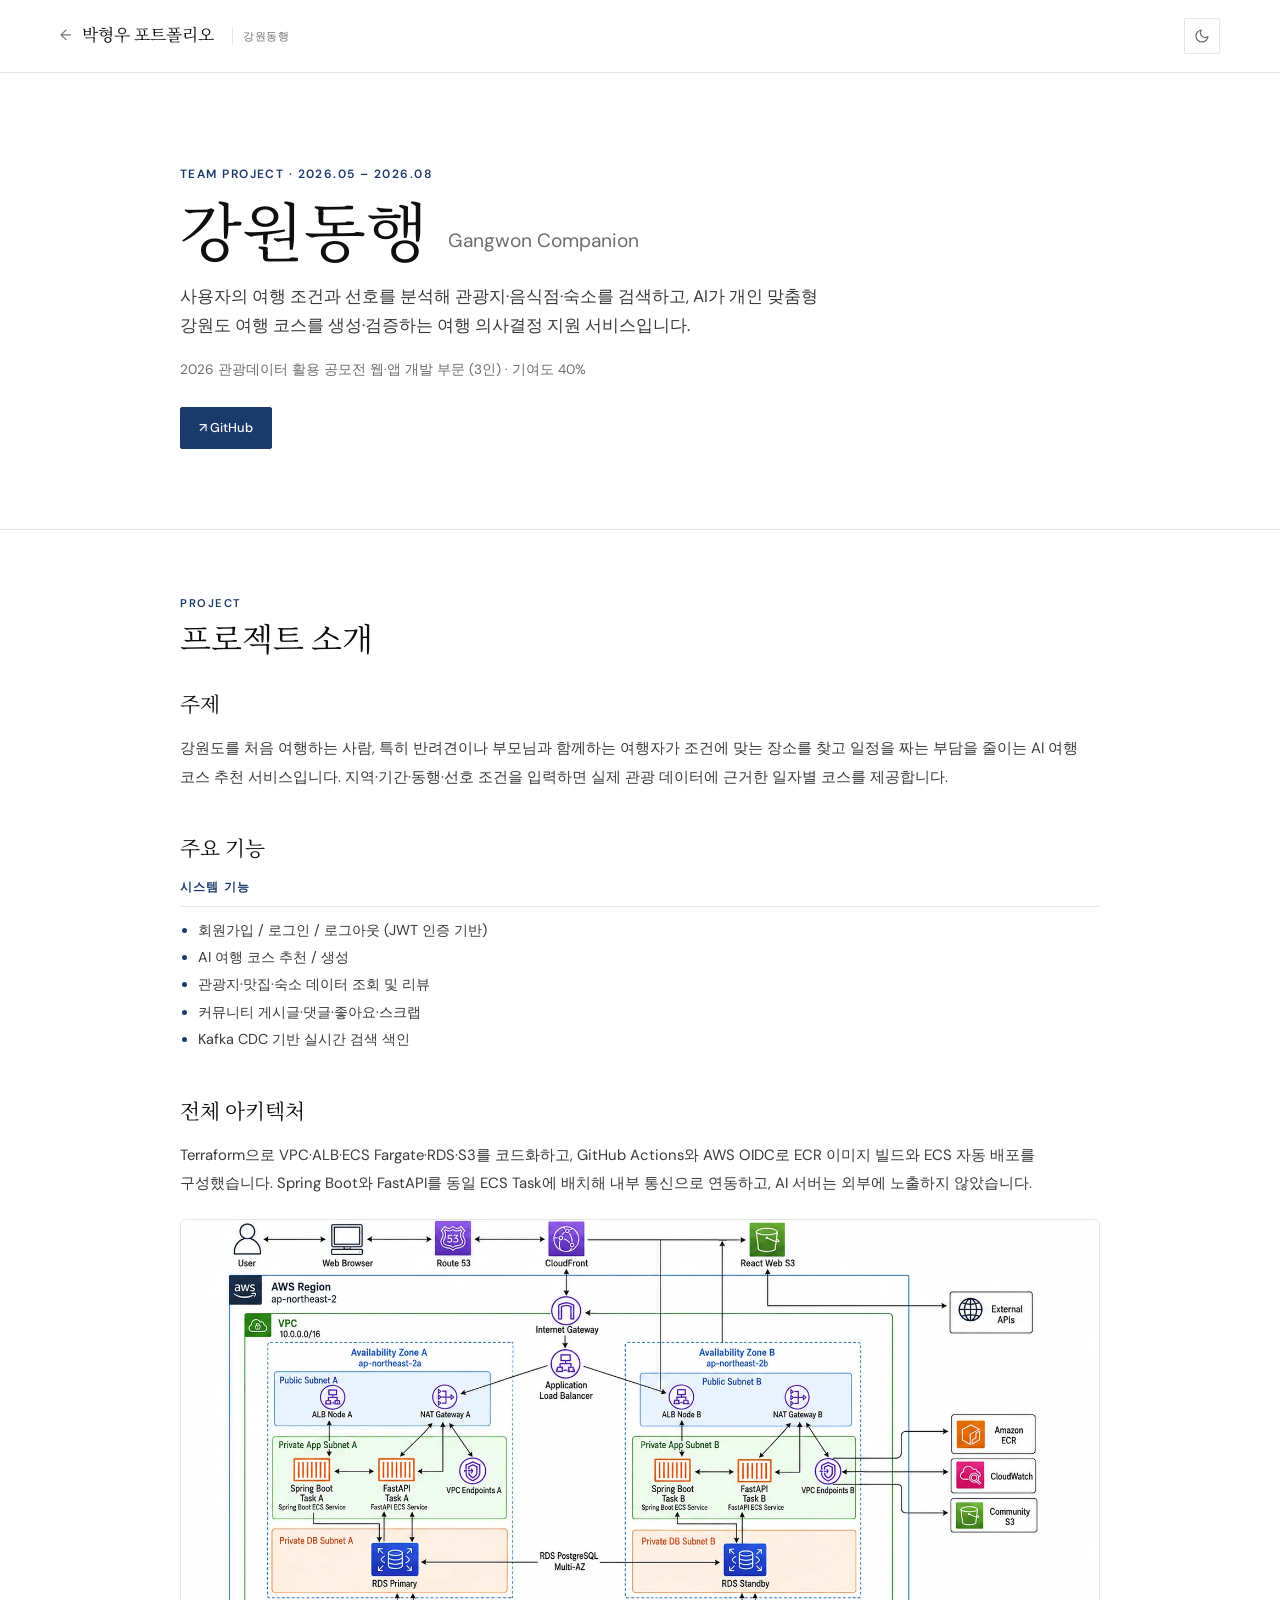
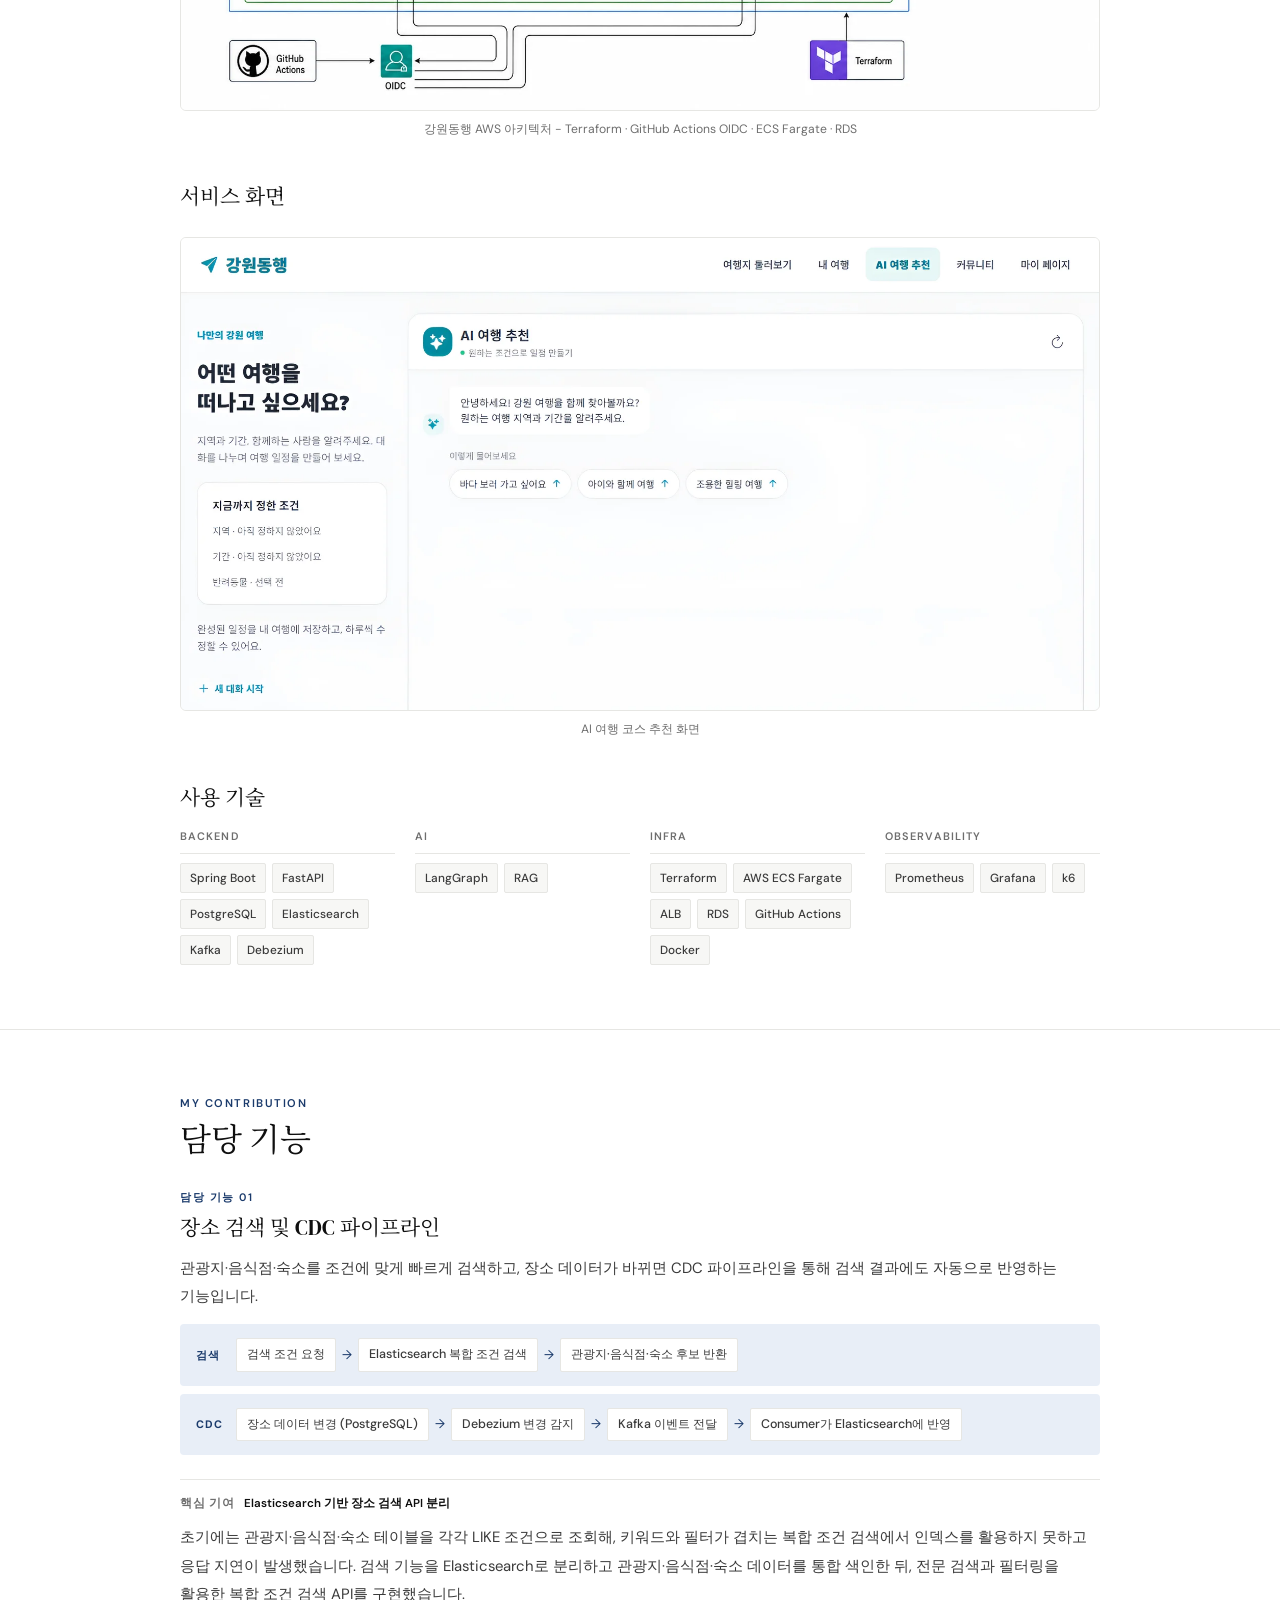
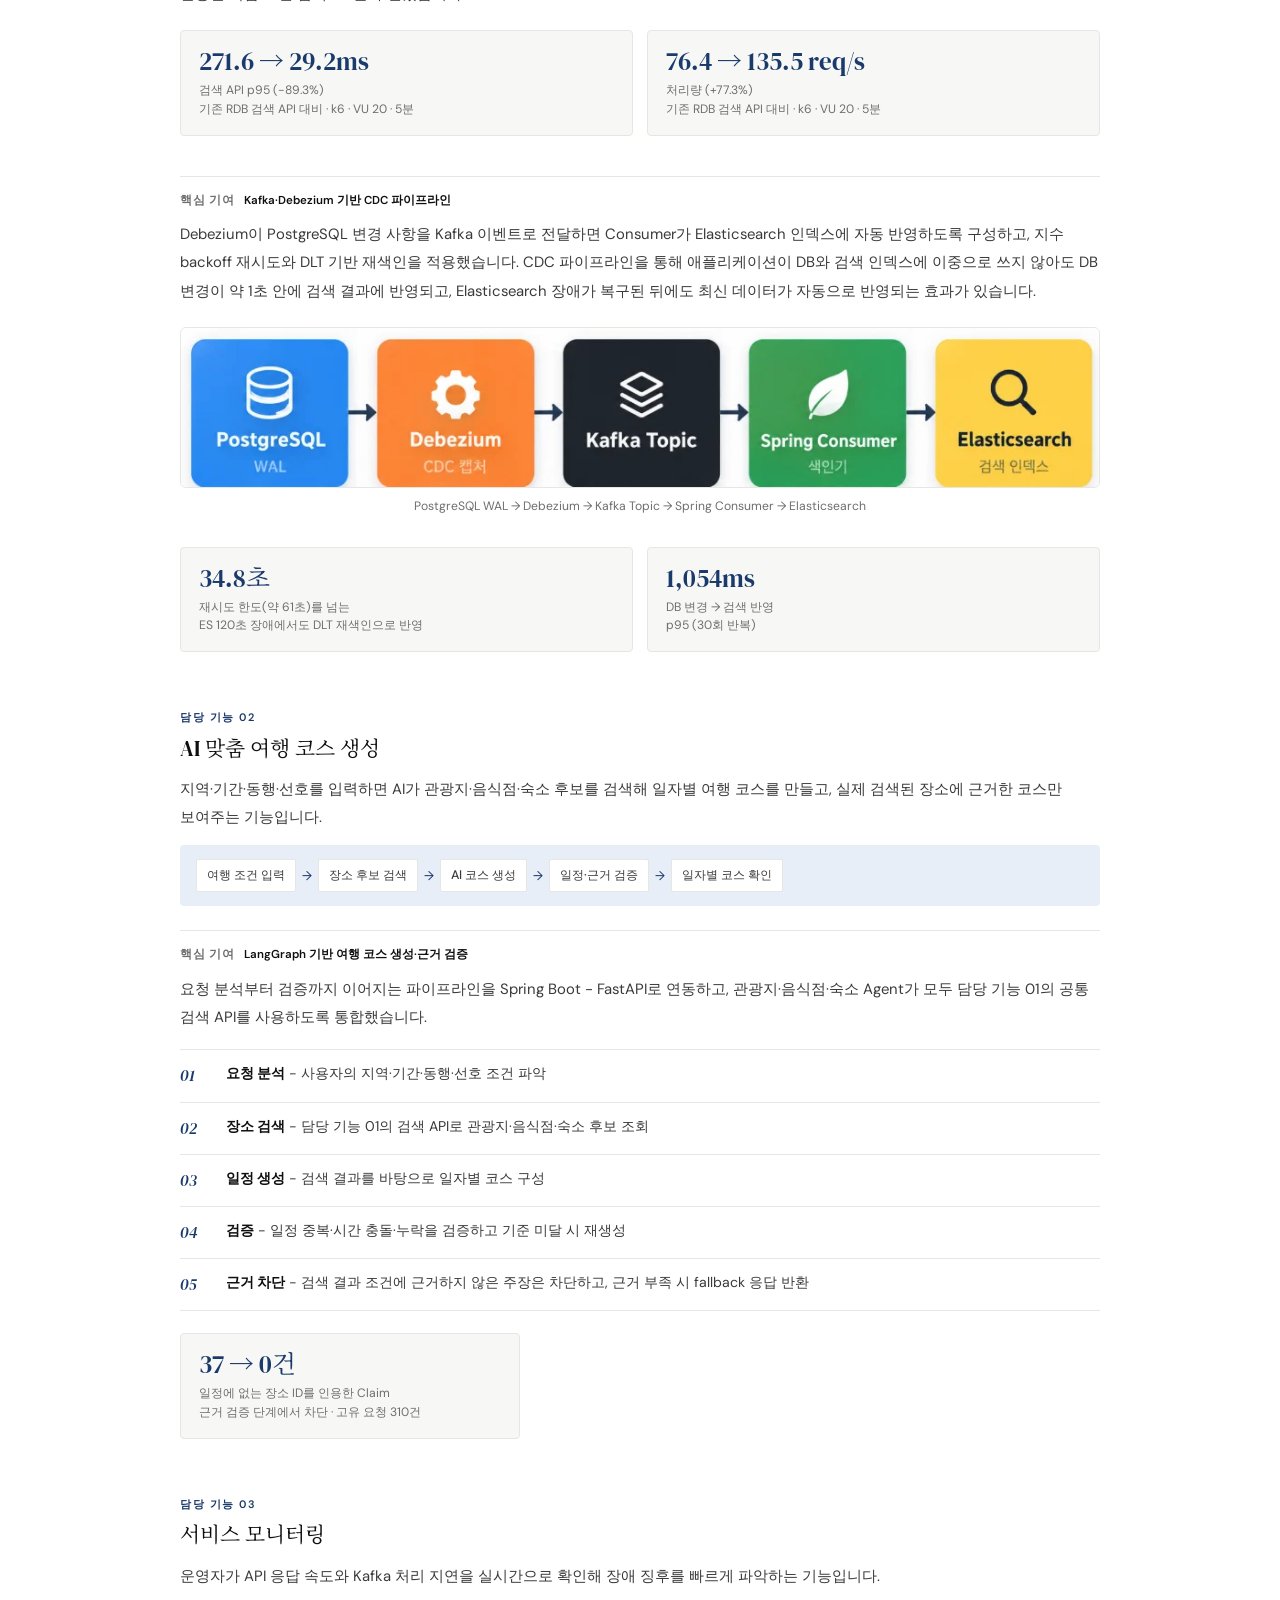
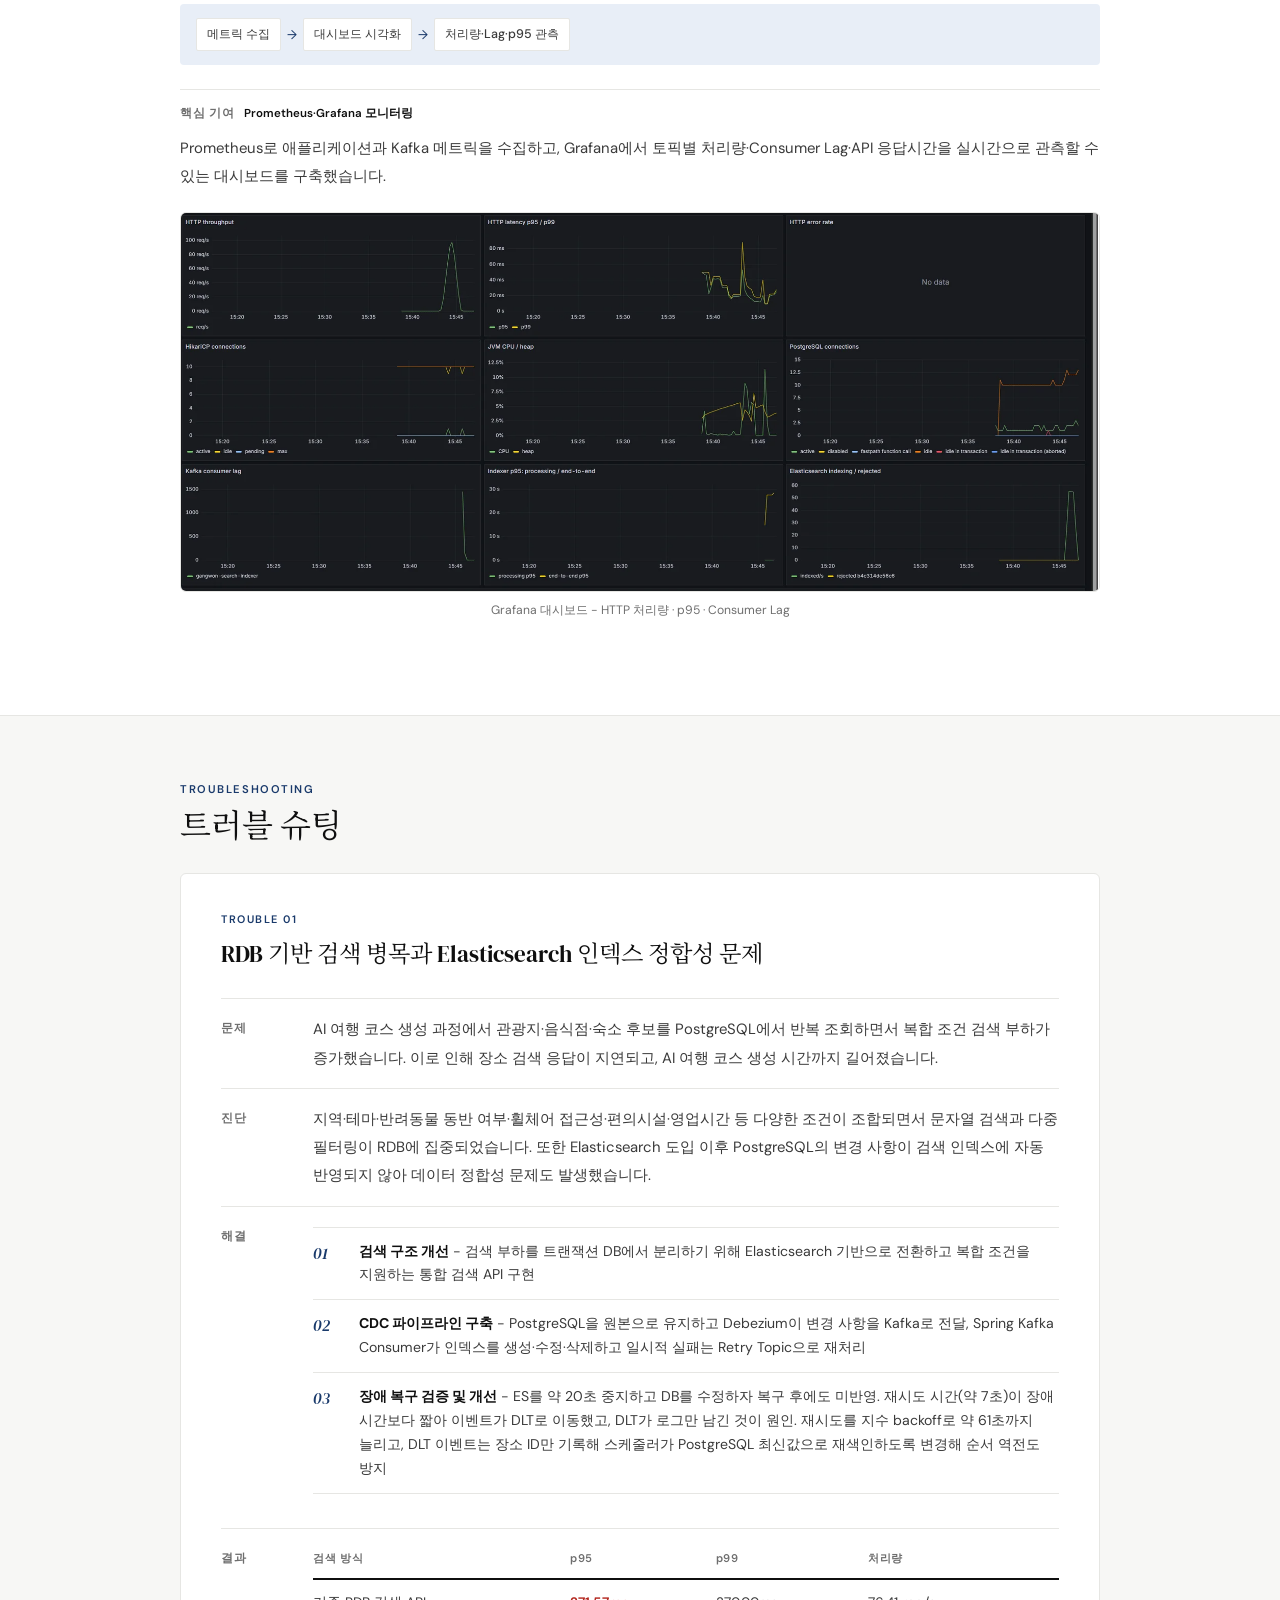
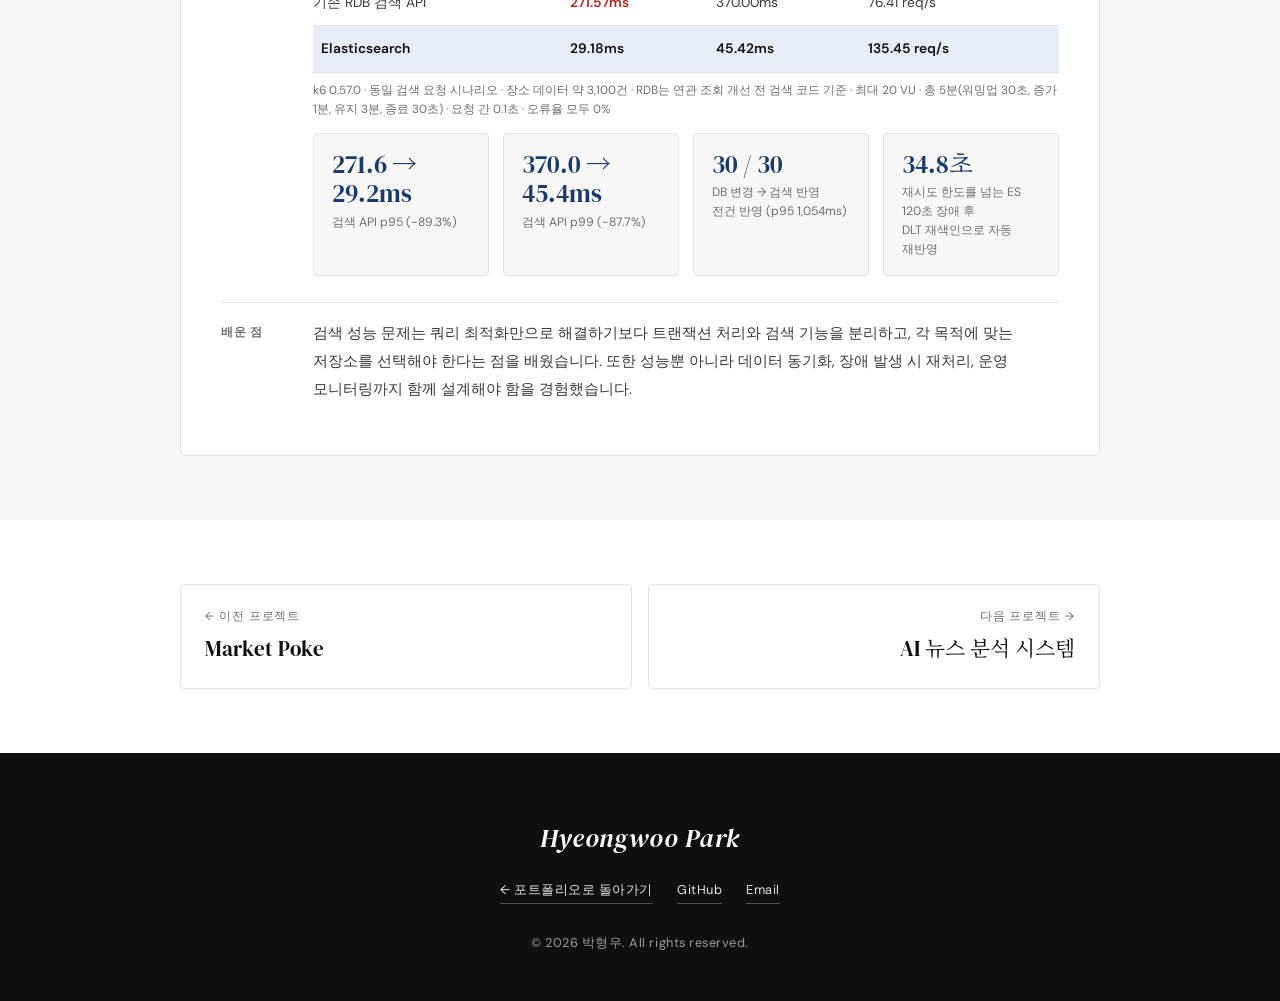
==== gangwon.html @ 4133d666 "feat: update portfoilo" ====
<!DOCTYPE html>
<html lang="ko">
<head>
  <meta charset="UTF-8">
  <meta name="viewport" content="width=device-width, initial-scale=1.0">
  <title>강원동행 | 박형우 포트폴리오</title>
  <meta name="description" content="사용자의 여행 조건과 선호를 분석해 관광지·음식점·숙소를 검색하고, AI가 개인 맞춤형 강원도 여행 코스를 생성·검증하는 여행 의사결정 지원 서비스입니다.">
  <meta property="og:type" content="website">
  <meta property="og:title" content="강원동행 | 박형우">
  <meta property="og:description" content="사용자의 여행 조건과 선호를 분석해 관광지·음식점·숙소를 검색하고, AI가 개인 맞춤형 강원도 여행 코스를 생성·검증하는 여행 의사결정 지원 서비스입니다.">
  <meta property="og:url" content="https://bakhyoungwoo.github.io/gangwon.html">
  <meta property="og:image" content="https://bakhyoungwoo.github.io/assets/og/gangwon.jpg">
  <script>
    document.documentElement.classList.add('js');
    try {
      var t = localStorage.getItem('theme');
      if (t === 'dark' || (!t && matchMedia('(prefers-color-scheme: dark)').matches)) document.documentElement.classList.add('dark');
    } catch (e) {}
  </script>
  <link rel="preconnect" href="https://fonts.googleapis.com">
  <link rel="preconnect" href="https://fonts.gstatic.com" crossorigin>
  <link href="https://fonts.googleapis.com/css2?family=DM+Serif+Display:ital@0;1&family=DM+Sans:opsz,wght@9..40,400;9..40,500;9..40,600&family=Noto+Serif+KR:wght@400;600&display=swap" rel="stylesheet">
  <link rel="stylesheet" href="css/style.css?v=8">
</head>
<body class="detail-page">

<nav>
  <a href="index.html#projects" class="nav-back">
    <span class="nav-back-arrow">←</span>
    <span class="nav-back-text">박형우 포트폴리오</span>
    <span class="nav-back-sub">강원동행</span>
  </a>
  <button class="icon-btn" id="themeToggle" aria-label="다크 모드 전환">
    <svg class="icon-moon" viewBox="0 0 24 24" fill="none" stroke="currentColor" stroke-width="1.8" stroke-linecap="round" stroke-linejoin="round"><path d="M21 12.8A9 9 0 1 1 11.2 3a7 7 0 0 0 9.8 9.8z"/></svg>
    <svg class="icon-sun" viewBox="0 0 24 24" fill="none" stroke="currentColor" stroke-width="1.8" stroke-linecap="round"><circle cx="12" cy="12" r="4"/><path d="M12 2v2M12 20v2M4.9 4.9l1.4 1.4M17.7 17.7l1.4 1.4M2 12h2M20 12h2M4.9 19.1l1.4-1.4M17.7 6.3l1.4-1.4"/></svg>
  </button>
</nav>

<main>
<header id="hero" class="page-section detail-section d-hero">
  <div class="d-eyebrow">Team Project · 2026.05 – 2026.08</div>
  <h1 class="d-title">강원동행 <small>Gangwon Companion</small></h1>
  <p class="d-sub">사용자의 여행 조건과 선호를 분석해 관광지·음식점·숙소를 검색하고, AI가 개인 맞춤형 강원도 여행 코스를 생성·검증하는 여행 의사결정 지원 서비스입니다.</p>
  <p class="d-meta">2026 관광데이터 활용 공모전 웹·앱 개발 부문 (3인) · 기여도 40%</p>
  <div class="d-actions"><a href="https://github.com/Gangwon-Companion" class="primary" target="_blank" rel="noopener">↗ GitHub</a></div>
</header>

<section id="intro" class="">
  <div class="page-section detail-section">
    <div class="section-label">Project</div>
    <h2 class="d-section-title">프로젝트 소개</h2>
    <h3 class="subhead">주제</h3>
    <p class="body-text">강원도를 처음 여행하는 사람, 특히 반려견이나 부모님과 함께하는 여행자가 조건에 맞는 장소를 찾고 일정을 짜는 부담을 줄이는 AI 여행 코스 추천 서비스입니다. 지역·기간·동행·선호 조건을 입력하면 실제 관광 데이터에 근거한 일자별 코스를 제공합니다.</p>
    <h3 class="subhead">주요 기능</h3>
    <div class="feats"><div class="feat-col"><h4>시스템 기능</h4><ul><li>회원가입 / 로그인 / 로그아웃 (JWT 인증 기반)</li><li>AI 여행 코스 추천 / 생성</li><li>관광지·맛집·숙소 데이터 조회 및 리뷰</li><li>커뮤니티 게시글·댓글·좋아요·스크랩</li><li>Kafka CDC 기반 실시간 검색 색인</li></ul></div></div>
    <h3 class="subhead">전체 아키텍처</h3>
    <p class="body-text">Terraform으로 VPC·ALB·ECS Fargate·RDS·S3를 코드화하고, GitHub Actions와 AWS OIDC로 ECR 이미지 빌드와 ECS 자동 배포를 구성했습니다. Spring Boot와 FastAPI를 동일 ECS Task에 배치해 내부 통신으로 연동하고, AI 서버는 외부에 노출하지 않았습니다.</p>
    <figure class="figure">
      <a href="assets/projects/gangwon-arch.webp" target="_blank" rel="noopener"><img src="assets/projects/gangwon-arch.webp" alt="강원동행 AWS 아키텍처 - Terraform · GitHub Actions OIDC · ECS Fargate · RDS"></a>
      <figcaption class="figure-caption">강원동행 AWS 아키텍처 - Terraform · GitHub Actions OIDC · ECS Fargate · RDS</figcaption>
    </figure>
    <h3 class="subhead">서비스 화면</h3>
    <figure class="figure">
      <a href="assets/projects/gangwon-screen.webp" target="_blank" rel="noopener"><img src="assets/projects/gangwon-screen.webp" alt="AI 여행 코스 추천 화면"></a>
      <figcaption class="figure-caption">AI 여행 코스 추천 화면</figcaption>
    </figure>
    <h3 class="subhead">사용 기술</h3>
    <div class="tech-grid"><div class="tech-group"><h4>Backend</h4><div class="tech-tags"><span class="tech-tag">Spring Boot</span><span class="tech-tag">FastAPI</span><span class="tech-tag">PostgreSQL</span><span class="tech-tag">Elasticsearch</span><span class="tech-tag">Kafka</span><span class="tech-tag">Debezium</span></div></div><div class="tech-group"><h4>AI</h4><div class="tech-tags"><span class="tech-tag">LangGraph</span><span class="tech-tag">RAG</span></div></div><div class="tech-group"><h4>Infra</h4><div class="tech-tags"><span class="tech-tag">Terraform</span><span class="tech-tag">AWS ECS Fargate</span><span class="tech-tag">ALB</span><span class="tech-tag">RDS</span><span class="tech-tag">GitHub Actions</span><span class="tech-tag">Docker</span></div></div><div class="tech-group"><h4>Observability</h4><div class="tech-tags"><span class="tech-tag">Prometheus</span><span class="tech-tag">Grafana</span><span class="tech-tag">k6</span></div></div></div>
  </div>
</section>

<section id="contribution" class="">
  <div class="page-section detail-section">
    <div class="section-label">My Contribution</div>
    <h2 class="d-section-title">담당 기능</h2>
    <div class="role-head">
      <div class="role-num">담당 기능 01</div>
      <h3 class="subhead">장소 검색 및 CDC 파이프라인</h3>
      <p class="role-desc">관광지·음식점·숙소를 조건에 맞게 빠르게 검색하고, 장소 데이터가 바뀌면 CDC 파이프라인을 통해 검색 결과에도 자동으로 반영하는 기능입니다.</p>
      <div class="svc-flow"><em class="k">검색</em><span>검색 조건 요청</span><b class="arr">→</b><span>Elasticsearch 복합 조건 검색</span><b class="arr">→</b><span>관광지·음식점·숙소 후보 반환</span></div>
      <div class="svc-flow"><em class="k">CDC</em><span>장소 데이터 변경 (PostgreSQL)</span><b class="arr">→</b><span>Debezium 변경 감지</span><b class="arr">→</b><span>Kafka 이벤트 전달</span><b class="arr">→</b><span>Consumer가 Elasticsearch에 반영</span></div>
    </div>
    <div class="contrib-label">핵심 기여<span>Elasticsearch 기반 장소 검색 API 분리</span></div>
    <p class="body-text">초기에는 관광지·음식점·숙소 테이블을 각각 LIKE 조건으로 조회해, 키워드와 필터가 겹치는 복합 조건 검색에서 인덱스를 활용하지 못하고 응답 지연이 발생했습니다. 검색 기능을 Elasticsearch로 분리하고 관광지·음식점·숙소 데이터를 통합 색인한 뒤, 전문 검색과 필터링을 활용한 복합 조건 검색 API를 구현했습니다.</p>
    <div class="stat-row"><div class="stat-box"><div class="stat-num">271.6 → 29.2ms</div><div class="stat-label">검색 API p95 (-89.3%)<br>기존 RDB 검색 API 대비 · k6 · VU 20 · 5분</div></div><div class="stat-box"><div class="stat-num">76.4 → 135.5 req/s</div><div class="stat-label">처리량 (+77.3%)<br>기존 RDB 검색 API 대비 · k6 · VU 20 · 5분</div></div></div>
    <div class="contrib-label sub">핵심 기여<span>Kafka·Debezium 기반 CDC 파이프라인</span></div>
    <p class="body-text">Debezium이 PostgreSQL 변경 사항을 Kafka 이벤트로 전달하면 Consumer가 Elasticsearch 인덱스에 자동 반영하도록 구성하고, 지수 backoff 재시도와 DLT 기반 재색인을 적용했습니다. CDC 파이프라인을 통해 애플리케이션이 DB와 검색 인덱스에 이중으로 쓰지 않아도 DB 변경이 약 1초 안에 검색 결과에 반영되고, Elasticsearch 장애가 복구된 뒤에도 최신 데이터가 자동으로 반영되는 효과가 있습니다.</p>
    <figure class="figure">
      <a href="assets/projects/gangwon-cdc.webp" target="_blank" rel="noopener"><img src="assets/projects/gangwon-cdc.webp" alt="PostgreSQL WAL → Debezium → Kafka Topic → Spring Consumer → Elasticsearch"></a>
      <figcaption class="figure-caption">PostgreSQL WAL → Debezium → Kafka Topic → Spring Consumer → Elasticsearch</figcaption>
    </figure>
    <div class="stat-row"><div class="stat-box"><div class="stat-num">34.8초</div><div class="stat-label">재시도 한도(약 61초)를 넘는<br>ES 120초 장애에서도 DLT 재색인으로 반영</div></div><div class="stat-box"><div class="stat-num">1,054ms</div><div class="stat-label">DB 변경 → 검색 반영<br>p95 (30회 반복)</div></div></div>
    <div class="role-head">
      <div class="role-num">담당 기능 02</div>
      <h3 class="subhead">AI 맞춤 여행 코스 생성</h3>
      <p class="role-desc">지역·기간·동행·선호를 입력하면 AI가 관광지·음식점·숙소 후보를 검색해 일자별 여행 코스를 만들고, 실제 검색된 장소에 근거한 코스만 보여주는 기능입니다.</p>
      <div class="svc-flow"><span>여행 조건 입력</span><b class="arr">→</b><span>장소 후보 검색</span><b class="arr">→</b><span>AI 코스 생성</span><b class="arr">→</b><span>일정·근거 검증</span><b class="arr">→</b><span>일자별 코스 확인</span></div>
    </div>
    <div class="contrib-label">핵심 기여<span>LangGraph 기반 여행 코스 생성·근거 검증</span></div>
    <p class="body-text">요청 분석부터 검증까지 이어지는 파이프라인을 Spring Boot - FastAPI로 연동하고, 관광지·음식점·숙소 Agent가 모두 담당 기능 01의 공통 검색 API를 사용하도록 통합했습니다.</p>
    <div class="flow-steps"><div class="flow-step"><div class="flow-num">01</div><div class="flow-text"><strong>요청 분석</strong> - 사용자의 지역·기간·동행·선호 조건 파악</div></div><div class="flow-step"><div class="flow-num">02</div><div class="flow-text"><strong>장소 검색</strong> - 담당 기능 01의 검색 API로 관광지·음식점·숙소 후보 조회</div></div><div class="flow-step"><div class="flow-num">03</div><div class="flow-text"><strong>일정 생성</strong> - 검색 결과를 바탕으로 일자별 코스 구성</div></div><div class="flow-step"><div class="flow-num">04</div><div class="flow-text"><strong>검증</strong> - 일정 중복·시간 충돌·누락을 검증하고 기준 미달 시 재생성</div></div><div class="flow-step"><div class="flow-num">05</div><div class="flow-text"><strong>근거 차단</strong> - 검색 결과 조건에 근거하지 않은 주장은 차단하고, 근거 부족 시 fallback 응답 반환</div></div></div>
    <div class="stat-row" style="grid-template-columns:repeat(auto-fit,minmax(170px,340px))"><div class="stat-box"><div class="stat-num">37 → 0건</div><div class="stat-label">일정에 없는 장소 ID를 인용한 Claim<br>근거 검증 단계에서 차단 · 고유 요청 310건</div></div></div>
    <div class="role-head">
      <div class="role-num">담당 기능 03</div>
      <h3 class="subhead">서비스 모니터링</h3>
      <p class="role-desc">운영자가 API 응답 속도와 Kafka 처리 지연을 실시간으로 확인해 장애 징후를 빠르게 파악하는 기능입니다.</p>
      <div class="svc-flow"><span>메트릭 수집</span><b class="arr">→</b><span>대시보드 시각화</span><b class="arr">→</b><span>처리량·Lag·p95 관측</span></div>
    </div>
    <div class="contrib-label">핵심 기여<span>Prometheus·Grafana 모니터링</span></div>
    <p class="body-text">Prometheus로 애플리케이션과 Kafka 메트릭을 수집하고, Grafana에서 토픽별 처리량·Consumer Lag·API 응답시간을 실시간으로 관측할 수 있는 대시보드를 구축했습니다.</p>
    <figure class="figure">
      <a href="assets/projects/gangwon-grafana.webp" target="_blank" rel="noopener"><img src="assets/projects/gangwon-grafana.webp" alt="Grafana 대시보드 - HTTP 처리량 · p95 · Consumer Lag"></a>
      <figcaption class="figure-caption">Grafana 대시보드 - HTTP 처리량 · p95 · Consumer Lag</figcaption>
    </figure>
  </div>
</section>

<section id="trouble" class="band-wrap ">
  <div class="page-section detail-section">
    <div class="section-label">Troubleshooting</div>
    <h2 class="d-section-title">트러블 슈팅</h2>
    <article class="trouble-card">
    <div class="trouble-num">Trouble 01</div>
    <h3 class="subhead">RDB 기반 검색 병목과 Elasticsearch 인덱스 정합성 문제</h3>
    <div class="ts-block"><div class="ts-tag">문제</div><p class="body-text">AI 여행 코스 생성 과정에서 관광지·음식점·숙소 후보를 PostgreSQL에서 반복 조회하면서 복합 조건 검색 부하가 증가했습니다. 이로 인해 장소 검색 응답이 지연되고, AI 여행 코스 생성 시간까지 길어졌습니다.</p></div>
    <div class="ts-block"><div class="ts-tag">진단</div><p class="body-text">지역·테마·반려동물 동반 여부·휠체어 접근성·편의시설·영업시간 등 다양한 조건이 조합되면서 문자열 검색과 다중 필터링이 RDB에 집중되었습니다. 또한 Elasticsearch 도입 이후 PostgreSQL의 변경 사항이 검색 인덱스에 자동 반영되지 않아 데이터 정합성 문제도 발생했습니다.</p></div>
    <div class="ts-block"><div class="ts-tag">해결</div><div>
    <div class="flow-steps"><div class="flow-step"><div class="flow-num">01</div><div class="flow-text"><strong>검색 구조 개선</strong> - 검색 부하를 트랜잭션 DB에서 분리하기 위해 Elasticsearch 기반으로 전환하고 복합 조건을 지원하는 통합 검색 API 구현</div></div><div class="flow-step"><div class="flow-num">02</div><div class="flow-text"><strong>CDC 파이프라인 구축</strong> - PostgreSQL을 원본으로 유지하고 Debezium이 변경 사항을 Kafka로 전달, Spring Kafka Consumer가 인덱스를 생성·수정·삭제하고 일시적 실패는 Retry Topic으로 재처리</div></div><div class="flow-step"><div class="flow-num">03</div><div class="flow-text"><strong>장애 복구 검증 및 개선</strong> - ES를 약 20초 중지하고 DB를 수정하자 복구 후에도 미반영. 재시도 시간(약 7초)이 장애 시간보다 짧아 이벤트가 DLT로 이동했고, DLT가 로그만 남긴 것이 원인. 재시도를 지수 backoff로 약 61초까지 늘리고, DLT 이벤트는 장소 ID만 기록해 스케줄러가 PostgreSQL 최신값으로 재색인하도록 변경해 순서 역전도 방지</div></div></div>
    </div></div>
    <div class="ts-block"><div class="ts-tag">결과</div><div>
    <div class="table-wrap"><table class="result-table"><thead><tr><th>검색 방식</th><th>p95</th><th>p99</th><th>처리량</th></tr></thead><tbody><tr><td>기존 RDB 검색 API</td><td class="bad">271.57ms</td><td>370.00ms</td><td>76.41 req/s</td></tr><tr class="hl"><td>Elasticsearch</td><td class="good">29.18ms</td><td>45.42ms</td><td>135.45 req/s</td></tr></tbody></table></div><p class="table-note">k6 0.57.0 · 동일 검색 요청 시나리오 · 장소 데이터 약 3,100건 · RDB는 연관 조회 개선 전 검색 코드 기준 · 최대 20 VU · 총 5분(워밍업 30초, 증가 1분, 유지 3분, 종료 30초) · 요청 간 0.1초 · 오류율 모두 0%</p><div class="stat-row"><div class="stat-box"><div class="stat-num">271.6 → 29.2ms</div><div class="stat-label">검색 API p95 (-89.3%)</div></div><div class="stat-box"><div class="stat-num">370.0 → 45.4ms</div><div class="stat-label">검색 API p99 (-87.7%)</div></div><div class="stat-box"><div class="stat-num">30 / 30</div><div class="stat-label">DB 변경 → 검색 반영<br>전건 반영 (p95 1,054ms)</div></div><div class="stat-box"><div class="stat-num">34.8초</div><div class="stat-label">재시도 한도를 넘는 ES 120초 장애 후<br>DLT 재색인으로 자동 재반영</div></div></div>
    </div></div>
    <div class="ts-block"><div class="ts-tag">배운 점</div><p class="body-text">검색 성능 문제는 쿼리 최적화만으로 해결하기보다 트랜잭션 처리와 검색 기능을 분리하고, 각 목적에 맞는 저장소를 선택해야 한다는 점을 배웠습니다. 또한 성능뿐 아니라 데이터 동기화, 장애 발생 시 재처리, 운영 모니터링까지 함께 설계해야 함을 경험했습니다.</p></div>
    </article>
  </div>
</section>

<div class="page-section detail-section"><div class="pager" role="navigation" aria-label="프로젝트 이동"><a class="prev" href="marketpoke.html"><small>← 이전 프로젝트</small>Market Poke</a><a class="next" href="news.html"><small>다음 프로젝트 →</small>AI 뉴스 분석 시스템</a></div></div>
</main>

<footer>
  <div class="footer-name">Hyeongwoo Park</div>
  <div class="footer-links">
    <a href="index.html#projects">← 포트폴리오로 돌아가기</a>
    <a href="https://github.com/Bakhyoungwoo" target="_blank" rel="noopener">GitHub</a>
    <a href="mailto:toplionby421@gmail.com">Email</a>
  </div>
  <p>© 2026 박형우. All rights reserved.</p>
</footer>

<script src="js/main.js?v=7"></script>
</body>
</html>
---- css/style.css ----
:root {
  --black: #0f0f0f;
  --gray-dark: #3a3a3a;
  --gray-mid: #6e6e6e;
  --gray-line: #e6e6e3;
  --gray-soft: #c9c9c5;
  --gray-bg: #f7f7f5;
  --accent: #1a3a6b;
  --accent-light: #e8eef7;
  --gold: #8a6700;
  --gold-bg: #fff8e1;
  --gold-border: #f0d060;
  --white: #ffffff;
  --nav-bg: rgba(255, 255, 255, 0.92);
  --font-display: 'DM Serif Display', 'Noto Serif KR', serif;
  --font-body: 'DM Sans', 'Pretendard', 'Apple SD Gothic Neo', 'Malgun Gothic', sans-serif;
}
html.dark {
  --black: #efefef;
  --gray-dark: #c4c4c4;
  --gray-mid: #9a9a9a;
  --gray-line: #2c2c2c;
  --gray-soft: #4a4a4a;
  --gray-bg: #1a1a1a;
  --accent: #7aabf0;
  --accent-light: #152030;
  --gold: #f0c040;
  --gold-bg: #221a00;
  --gold-border: #4a3800;
  --white: #111111;
  --nav-bg: rgba(17, 17, 17, 0.92);
}

* { margin: 0; padding: 0; box-sizing: border-box; }
html { scroll-behavior: smooth; scroll-padding-top: 72px; }
body {
  font-family: var(--font-body);
  background: var(--white);
  color: var(--black);
  font-size: 15px;
  line-height: 1.7;
  -webkit-font-smoothing: antialiased;
  word-break: keep-all;
  transition: background .3s, color .3s;
}
a { color: inherit; }
img { max-width: 100%; display: block; }

/* ---------- NAV ---------- */
nav {
  position: fixed; inset: 0 0 auto 0;
  display: flex; justify-content: space-between; align-items: center;
  padding: 18px 60px;
  background: var(--nav-bg);
  backdrop-filter: blur(14px);
  border-bottom: 1px solid var(--gray-line);
  z-index: 100;
  transition: background .3s, border-color .3s;
}
.nav-logo { font-family: var(--font-display); font-size: 1.15rem; text-decoration: none; }
.nav-right { display: flex; align-items: center; gap: 28px; }
.nav-links { display: flex; gap: 28px; list-style: none; }
.nav-links a {
  font-size: .76rem; font-weight: 500; letter-spacing: .09em; text-transform: uppercase;
  color: var(--gray-mid); text-decoration: none; transition: color .2s;
}
.nav-links a:hover, .nav-links a.active { color: var(--black); }
.icon-btn {
  display: inline-flex; align-items: center; justify-content: center;
  width: 36px; height: 36px;
  background: none; border: 1px solid var(--gray-line); border-radius: 2px;
  color: var(--gray-mid); cursor: pointer; transition: .2s;
}
.icon-btn:hover { border-color: var(--accent); color: var(--accent); }
.icon-btn svg { width: 16px; height: 16px; }
.icon-sun { display: none; }
html.dark .icon-sun { display: block; }
html.dark .icon-moon { display: none; }
.hamburger { display: none; }
.mobile-menu {
  display: none; position: fixed; top: 61px; left: 0; right: 0;
  background: var(--nav-bg); backdrop-filter: blur(14px);
  border-bottom: 1px solid var(--gray-line);
  flex-direction: column; z-index: 99;
}
.mobile-menu.open { display: flex; }
.mobile-menu a {
  font-size: .8rem; font-weight: 500; letter-spacing: .09em; text-transform: uppercase;
  color: var(--gray-mid); text-decoration: none; padding: 16px 24px;
  border-bottom: 1px solid var(--gray-line);
}
.mobile-menu a:last-child { border-bottom: none; }

/* ---------- LAYOUT ---------- */
.page-section { padding: 100px 80px; max-width: 1200px; margin: 0 auto; }
.band { background: var(--gray-bg); transition: background .3s; }
.section-label {
  font-size: .7rem; font-weight: 600; letter-spacing: .14em; text-transform: uppercase;
  color: var(--accent); margin-bottom: 8px;
}
.section-title { font-family: var(--font-display); font-size: 2.2rem; font-weight: 400; line-height: 1.2; margin-bottom: 44px; }

/* ---------- HERO ---------- */
#hero { padding-top: 164px; padding-bottom: 80px; }
.hero-inner { display: flex; align-items: center; justify-content: space-between; gap: clamp(24px, 4vw, 80px); }
.hero-text { flex: 1; min-width: 0; }
.hero-eyebrow { font-size: .72rem; font-weight: 600; letter-spacing: .14em; text-transform: uppercase; color: var(--accent); margin-bottom: 18px; }
.hero-name { font-family: var(--font-display); font-weight: 400; font-size: clamp(3rem, 7vw, 5.2rem); line-height: 1.05; margin-bottom: 10px; }
.hero-name span { font-style: italic; color: var(--accent); font-size: .55em; margin-left: .2em; }
.hero-school { font-size: .82rem; color: var(--gray-mid); letter-spacing: .02em; }
.hero-school strong { color: var(--accent); font-weight: 600; }
.hero-lead { font-family: var(--font-display); font-size: 1.45rem; line-height: 1.5; margin-top: 28px; max-width: 620px; }
.hero-lead em { font-style: normal; color: var(--accent); }
.hero-desc { font-size: 1rem; color: var(--gray-dark); max-width: 560px; line-height: 1.85; margin-top: 14px; }
.hero-desc + .hero-desc { margin-top: 10px; }
.hero-links { display: flex; gap: 10px; flex-wrap: wrap; margin-top: 28px; }
.hero-links a {
  display: inline-flex; align-items: center; gap: 7px;
  font-size: .8rem; font-weight: 500; letter-spacing: .04em;
  color: var(--gray-dark); text-decoration: none;
  border: 1px solid var(--gray-line); padding: 9px 16px; border-radius: 2px; transition: .2s;
}
.hero-links a svg { width: 14px; height: 14px; }
.hero-links a:hover { border-color: var(--accent); color: var(--accent); background: var(--accent-light); }
.cert-row { display: flex; flex-wrap: wrap; gap: 8px; margin-top: 18px; }
.hero-photo { flex-shrink: 0; width: clamp(180px, 22vw, 300px); aspect-ratio: 3 / 4; }
.hero-photo img {
  width: 100%; height: 100%; object-fit: cover; border-radius: 4px;
  border: 1px solid var(--gray-line); filter: grayscale(15%); transition: filter .3s;
}
.hero-photo img:hover { filter: grayscale(0); }

/* ---------- BADGES / TAGS ---------- */
.badge {
  font-size: .7rem; font-weight: 600; letter-spacing: .06em;
  background: var(--gray-bg); color: var(--gray-dark);
  padding: 5px 11px; border-radius: 2px; border: 1px solid var(--gray-line);
}
.badge.accent { background: var(--accent-light); color: var(--accent); border-color: var(--accent); }
.badge.gold { background: var(--gold-bg); color: var(--gold); border-color: var(--gold-border); }
.tag {
  font-size: .72rem; font-weight: 500; padding: 3px 9px; border-radius: 2px;
  background: var(--white); color: var(--gray-dark); border: 1px solid var(--gray-line);
}
.tag.hl { background: var(--accent-light); color: var(--accent); border-color: var(--accent); font-weight: 600; }
.tags { display: flex; flex-wrap: wrap; gap: 6px; }

/* ---------- METRICS ---------- */
.metrics { display: grid; grid-template-columns: repeat(3, 1fr); border-top: 2px solid var(--black); }
.metric { padding: 28px 24px 8px 0; border-right: 1px solid var(--gray-line); padding-left: 24px; }
.metric:first-child { padding-left: 0; }
.metric:last-child { border-right: none; }
.metric-num { font-family: var(--font-display); font-size: 2.6rem; line-height: 1; color: var(--accent); }
.metric-num small { font-size: .45em; margin-left: 2px; }
.metric-label { font-size: .82rem; font-weight: 600; margin-top: 12px; }
.metric-detail { font-size: .76rem; color: var(--gray-mid); margin-top: 4px; line-height: 1.6; }

/* ---------- ABOUT ---------- */
.about-grid { display: grid; grid-template-columns: 1fr 1fr; gap: 20px 56px; list-style: none; }
.about-grid li { padding: 18px 0; border-bottom: 1px solid var(--gray-line); display: grid; grid-template-columns: 36px 1fr; color: var(--gray-dark); font-size: .92rem; }
.about-grid li span { font-family: var(--font-display); font-style: italic; color: var(--gray-soft); font-size: 1.1rem; }

/* ---------- SKILLS ---------- */
.skills-grid { display: grid; grid-template-columns: repeat(4, 1fr); gap: 28px; }
.skill-group h3 {
  font-size: .68rem; font-weight: 600; letter-spacing: .1em; text-transform: uppercase;
  color: var(--gray-mid); margin-bottom: 12px; padding-bottom: 8px; border-bottom: 1px solid var(--gray-line);
}

/* ---------- PROJECTS ---------- */
.project { display: grid; grid-template-columns: 56px 1fr; gap: 0 28px; padding: 56px 0; border-bottom: 1px solid var(--gray-line); }
.project:first-of-type { padding-top: 0; }
.project-number { font-family: var(--font-display); font-style: italic; font-size: 2.2rem; line-height: 1; color: var(--gray-soft); padding-top: 4px; }
.project-top { display: flex; justify-content: space-between; align-items: flex-start; gap: 12px; flex-wrap: wrap; }
.project-name { font-family: var(--font-display); font-weight: 400; font-size: 1.9rem; line-height: 1.2; }
.project-name small { font-family: var(--font-body); font-size: .9rem; color: var(--gray-mid); margin-left: 6px; }
.project-sub { font-size: .95rem; color: var(--gray-dark); margin-top: 4px; }
.project-meta { display: flex; flex-wrap: wrap; gap: 6px 18px; font-size: .78rem; color: var(--gray-mid); margin-top: 10px; }
.project-meta b { color: var(--accent); font-weight: 600; }
.project-desc { font-size: .92rem; color: var(--gray-dark); line-height: 1.85; margin-top: 18px; max-width: 820px; }
.project-links { display: flex; gap: 16px; margin-top: 14px; }
.project-links a { font-size: .8rem; font-weight: 600; color: var(--accent); text-decoration: none; }
.project-links a:hover { text-decoration: underline; }

.sub-label { font-size: .68rem; font-weight: 600; letter-spacing: .12em; text-transform: uppercase; color: var(--gray-mid); margin: 32px 0 14px; }
.roles { display: flex; flex-wrap: wrap; gap: 6px; }

.contrib { display: grid; grid-template-columns: repeat(auto-fit, minmax(240px, 1fr)); gap: 16px; }
.contrib-item { border: 1px solid var(--gray-line); border-radius: 4px; padding: 20px; background: var(--white); display: flex; flex-direction: column; }
.contrib-item h4 { font-size: .95rem; font-weight: 600; line-height: 1.45; margin-bottom: 8px; }
.contrib-item p { font-size: .84rem; color: var(--gray-dark); line-height: 1.75; flex: 1; }
.contrib-result { margin-top: 14px; padding-top: 12px; border-top: 1px dashed var(--gray-line); font-size: .8rem; color: var(--accent); font-weight: 600; line-height: 1.6; }

.gallery { display: grid; grid-template-columns: 3fr 2fr; gap: 16px; }
.gallery.even { grid-template-columns: 1fr 1fr; }
.gallery figure { border: 1px solid var(--gray-line); border-radius: 4px; overflow: hidden; background: #fff; display: flex; flex-direction: column; }
.gallery a { display: block; flex: 1; display: flex; align-items: center; justify-content: center; padding: 12px; cursor: zoom-in; }
.gallery img { max-height: 380px; width: auto; object-fit: contain; }
.gallery figcaption { font-size: .72rem; color: #6e6e6e; padding: 8px 12px; border-top: 1px solid #eeeeec; background: #fafaf8; }

details.trouble { margin-top: 28px; border-top: 1px solid var(--gray-line); border-bottom: 1px solid var(--gray-line); }
details.trouble + details.trouble { margin-top: 0; border-top: none; }
details.trouble summary {
  list-style: none; cursor: pointer; padding: 18px 0;
  display: flex; justify-content: space-between; align-items: center; gap: 16px;
  font-weight: 600; font-size: .95rem;
}
details.trouble summary::-webkit-details-marker { display: none; }
details.trouble summary .ts-label { font-size: .66rem; letter-spacing: .12em; text-transform: uppercase; color: var(--accent); display: block; margin-bottom: 2px; }
details.trouble summary .chev { width: 18px; height: 18px; color: var(--gray-mid); transition: transform .25s; flex-shrink: 0; }
details.trouble[open] summary .chev { transform: rotate(180deg); }
.ts-body { padding: 0 0 28px; display: grid; gap: 14px; }
.project > div, .ts-row > div, .contrib-item, .gallery figure { min-width: 0; }
.ts-row { display: grid; grid-template-columns: 72px 1fr; gap: 16px; font-size: .88rem; color: var(--gray-dark); line-height: 1.8; }
.ts-row > b { font-size: .72rem; letter-spacing: .08em; text-transform: uppercase; color: var(--gray-mid); padding-top: 3px; }
.ts-row ol, .ts-row ul { padding-left: 18px; }
.ts-row li { margin-bottom: 6px; }
.ts-row li::marker { color: var(--accent); }
.flow {
  font-family: ui-monospace, 'SF Mono', Consolas, monospace; font-size: .78rem;
  background: var(--gray-bg); border: 1px solid var(--gray-line); border-radius: 2px;
  padding: 12px 14px; margin: 8px 0; line-height: 1.9; overflow-x: auto; white-space: nowrap;
}
.flow .old { color: var(--gray-mid); }
.flow .new { color: var(--accent); font-weight: 600; }
.result-box { background: var(--accent-light); border: 1px solid var(--accent); border-radius: 2px; padding: 14px 16px; }
.result-box li { color: var(--black); }

.project-stack { margin-top: 28px; }
.project-stack.compact { margin-top: 16px; }
.project-name a { text-decoration: none; transition: color .2s; }
.project-name a:hover { color: var(--accent); }
.project-period { font-size: .8rem; color: var(--gray-mid); margin-top: 8px; }
.project .project-desc { margin-top: 14px; }
.project-more { display: inline-flex; align-items: center; gap: 6px; margin-top: 18px; font-size: .82rem; font-weight: 600; color: var(--accent); text-decoration: none; }
.project-more:hover { text-decoration: underline; }
#projects .project { padding: 40px 0; }
#projects .project:first-of-type { padding-top: 0; }

/* ---------- DETAIL PAGE ---------- */
.nav-back { display: flex; align-items: center; gap: 10px; text-decoration: none; min-width: 0; }
.nav-back-arrow { color: var(--gray-mid); transition: transform .2s, color .2s; }
.nav-back:hover .nav-back-arrow { transform: translateX(-3px); color: var(--accent); }
.nav-back-text { font-family: var(--font-display); font-size: 1.05rem; white-space: nowrap; }
.nav-back-sub { font-size: .68rem; color: var(--gray-mid); letter-spacing: .06em; text-transform: uppercase; margin-left: 8px; padding-left: 10px; border-left: 1px solid var(--gray-line); white-space: nowrap; overflow: hidden; text-overflow: ellipsis; }
.detail-section { max-width: 1080px; padding: 64px 80px; }
.d-hero { padding-top: 148px; padding-bottom: 56px; }
.d-eyebrow { font-size: .75rem; font-weight: 600; letter-spacing: .12em; text-transform: uppercase; color: var(--accent); margin-bottom: 16px; }
.d-title { font-family: var(--font-display); font-weight: 400; font-size: clamp(2.6rem, 6vw, 4rem); line-height: 1.05; margin-bottom: 14px; }
.d-title small { font-family: var(--font-body); font-size: .3em; color: var(--gray-mid); margin-left: 6px; vertical-align: middle; }
.d-sub { font-size: 1.05rem; color: var(--gray-dark); max-width: 680px; line-height: 1.75; margin-bottom: 18px; }
.d-meta { font-size: .85rem; color: var(--gray-mid); line-height: 1.8; margin-bottom: 24px; }
.d-meta strong { color: var(--gold); font-weight: 600; }
.d-actions { display: flex; gap: 10px; flex-wrap: wrap; }
.d-actions a { font-size: .8rem; font-weight: 500; color: var(--gray-dark); text-decoration: none; border: 1px solid var(--gray-line); padding: 9px 18px; border-radius: 2px; transition: .2s; }
.d-actions a.primary { background: var(--accent); color: var(--white); border-color: var(--accent); }
.d-actions a:hover { border-color: var(--accent); color: var(--accent); }
.d-actions a.primary:hover { opacity: .88; color: var(--white); }
.role-banner { background: var(--accent-light); border: 1px solid var(--accent); border-radius: 4px; padding: 18px 22px; margin-top: 28px; }
.role-banner-label { font-size: .68rem; font-weight: 700; letter-spacing: .1em; color: var(--accent); margin-bottom: 6px; }
.role-banner-text { font-size: .92rem; color: var(--gray-dark); line-height: 1.8; }
.role-banner-text strong { color: var(--black); }
.detail-page main > section { border-top: 1px solid var(--gray-line); }
.band-wrap { background: var(--gray-bg); transition: background .3s; }
.d-section-title { font-family: var(--font-display); font-weight: 400; font-size: 2rem; line-height: 1.2; margin-bottom: 28px; }
.subhead { font-family: var(--font-display); font-weight: 400; font-size: 1.3rem; margin: 40px 0 12px; }
.d-section-title + .subhead { margin-top: 0; }
p.body-text { font-size: .93rem; color: var(--gray-dark); line-height: 1.9; margin-bottom: 14px; }
p.body-text strong { color: var(--black); }
.figure { margin: 22px 0 30px; }
.figure a { display: block; cursor: zoom-in; }
.figure img { width: auto; max-width: 100%; max-height: 640px; margin: 0 auto; border-radius: 6px; border: 1px solid var(--gray-line); background: #fff; }
html.dark .figure img { opacity: .92; }
.figure-caption { font-size: .76rem; color: var(--gray-mid); margin-top: 8px; text-align: center; }
.figure-pair { display: grid; grid-template-columns: 1fr 1fr; gap: 20px; align-items: start; }
.figure-pair .figure { margin: 0; }
.feats { display: grid; grid-template-columns: repeat(auto-fit, minmax(240px, 1fr)); gap: 24px; margin: 8px 0 8px; }
.feat-col h4 { font-size: .72rem; font-weight: 600; letter-spacing: .1em; color: var(--accent); margin-bottom: 10px; padding-bottom: 8px; border-bottom: 1px solid var(--gray-line); }
.feat-col ul { padding-left: 18px; font-size: .9rem; color: var(--gray-dark); line-height: 1.9; }
.feat-col li::marker { color: var(--accent); }
.tech-grid { display: grid; grid-template-columns: repeat(auto-fit, minmax(190px, 1fr)); gap: 20px; margin-top: 8px; }
.tech-group h4 { font-size: .68rem; font-weight: 600; letter-spacing: .1em; text-transform: uppercase; color: var(--gray-mid); margin-bottom: 9px; padding-bottom: 7px; border-bottom: 1px solid var(--gray-line); }
.tech-tags { display: flex; flex-wrap: wrap; gap: 6px; }
.tech-tag { font-size: .74rem; font-weight: 500; padding: 4px 9px; border-radius: 2px; background: var(--gray-bg); color: var(--gray-dark); border: 1px solid var(--gray-line); }
.tech-tag.mine { background: var(--accent-light); color: var(--accent); border-color: var(--accent); font-weight: 600; }
.tech-note { font-size: .74rem; color: var(--gray-mid); margin-top: 14px; display: flex; align-items: center; gap: 8px; }
.flow-steps { display: flex; flex-direction: column; margin: 18px 0; border-top: 1px solid var(--gray-line); }
.flow-step { display: grid; grid-template-columns: 32px 1fr; gap: 0 14px; padding: 12px 0; border-bottom: 1px solid var(--gray-line); }
.flow-num { font-family: var(--font-display); font-style: italic; color: var(--accent); font-size: 1rem; }
.flow-text { font-size: .88rem; color: var(--gray-dark); line-height: 1.7; }
.flow-text strong { color: var(--black); }
.stat-row { display: grid; grid-template-columns: repeat(auto-fit, minmax(170px, 1fr)); gap: 14px; margin: 22px 0 10px; }
.stat-box { background: var(--gray-bg); border: 1px solid var(--gray-line); border-radius: 4px; padding: 16px 18px; }
.band-wrap .stat-box { background: var(--white); }
.stat-num { font-family: var(--font-display); font-size: 1.55rem; color: var(--accent); margin-bottom: 4px; line-height: 1.2; }
.stat-label { font-size: .76rem; color: var(--gray-mid); line-height: 1.55; }
.video-wrap { position: relative; width: 100%; padding-top: 56.25%; border-radius: 6px; overflow: hidden; border: 1px solid var(--gray-line); background: #000; }
.video-wrap iframe { position: absolute; inset: 0; width: 100%; height: 100%; border: 0; }
.trouble-card { background: var(--white); border: 1px solid var(--gray-line); border-radius: 6px; padding: 36px 40px; }
.trouble-card + .trouble-card { margin-top: 24px; }
.trouble-num { font-size: .68rem; font-weight: 600; letter-spacing: .14em; text-transform: uppercase; color: var(--accent); }
.trouble-card .subhead { margin: 6px 0 24px; font-size: 1.45rem; }
.ts-block { display: grid; grid-template-columns: 76px 1fr; gap: 16px; padding: 16px 0; border-top: 1px solid var(--gray-line); }
.ts-block > div { min-width: 0; }
.ts-tag { font-size: .72rem; font-weight: 600; letter-spacing: .06em; color: var(--gray-mid); padding-top: 4px; }
.ts-block p.body-text { margin-bottom: 0; }
.ts-block .flow-steps, .ts-block .stat-row { margin-top: 4px; }
.ts-block .flow { margin: 0 0 8px; }
.ts-block .figure { margin: 16px 0 0; max-width: 560px; }
.trouble-card .stat-box { background: var(--gray-bg); }
.pager { display: grid; grid-template-columns: 1fr 1fr; gap: 16px; }
.pager a { display: flex; flex-direction: column; gap: 4px; padding: 22px 24px; border: 1px solid var(--gray-line); border-radius: 4px; text-decoration: none; font-family: var(--font-display); font-size: 1.3rem; transition: .2s; }
.pager a small { font-family: var(--font-body); font-size: .72rem; letter-spacing: .08em; color: var(--gray-mid); }
.pager a:hover { border-color: var(--accent); color: var(--accent); background: var(--accent-light); }
.pager .next { text-align: right; align-items: flex-end; }
/* ---------- 담당 기능 블록 ---------- */
.role-head { margin-top: 56px; }
.d-section-title + .role-head { margin-top: 0; }
.role-num { font-size: .68rem; font-weight: 600; letter-spacing: .14em; color: var(--accent); }
.role-head .subhead { margin: 4px 0 10px; }
.role-desc { font-size: .93rem; color: var(--gray-dark); line-height: 1.85; margin-bottom: 14px; }
.svc-flow { display: flex; flex-wrap: wrap; align-items: center; gap: 8px 6px; padding: 14px 16px; background: var(--accent-light); border-radius: 4px; margin-bottom: 24px; }
.svc-flow span { font-size: .78rem; font-weight: 500; padding: 5px 10px; background: var(--white); color: var(--gray-dark); border: 1px solid var(--gray-line); border-radius: 2px; white-space: nowrap; }
.svc-flow .k { font-style: normal; font-size: .68rem; font-weight: 700; letter-spacing: .08em; color: var(--accent); min-width: 34px; }
.svc-flow + .svc-flow { margin-top: -16px; }
.svc-flow .arr { font-weight: 400; color: var(--accent); font-size: .8rem; }
.contrib-label { font-size: .72rem; font-weight: 600; letter-spacing: .06em; color: var(--gray-mid); padding-top: 14px; border-top: 1px solid var(--gray-line); margin-bottom: 10px; }
.contrib-label.sub { margin-top: 40px; }
.contrib-label span { margin-left: 10px; color: var(--black); letter-spacing: 0; }

@media (max-width: 768px) {
  .detail-section { padding: 52px 24px; }
  .d-hero { padding-top: 108px; padding-bottom: 40px; }
  .d-section-title { font-size: 1.6rem; }
  .nav-back-sub { display: none; }
  .figure-pair { grid-template-columns: 1fr; }
  .trouble-card { padding: 24px 20px; }
  .ts-block { grid-template-columns: 1fr; gap: 6px; }
  .pager { grid-template-columns: 1fr; }
}

/* ---------- AWARDS ---------- */
.awards-table { width: 100%; border-collapse: collapse; }
.awards-table thead tr { border-bottom: 2px solid var(--black); }
.awards-table th { font-size: .68rem; font-weight: 600; letter-spacing: .1em; text-transform: uppercase; color: var(--gray-mid); padding: 0 12px 12px 0; text-align: left; }
.awards-table th:last-child, .awards-table td:last-child { text-align: right; padding-right: 0; }
.awards-table tbody tr { border-bottom: 1px solid var(--gray-line); transition: background .2s; }
.awards-table tbody tr:hover { background: var(--gray-bg); }
.awards-table td { padding: 16px 12px 16px 0; font-size: .9rem; color: var(--gray-dark); vertical-align: top; }
.awards-table td:first-child { font-size: .78rem; color: var(--gray-mid); white-space: nowrap; padding-top: 18px; }
.award-title { color: var(--black); font-weight: 500; }
.award-desc { font-size: .8rem; color: var(--gray-mid); margin-top: 3px; line-height: 1.65; }
.awards-table td:last-child { white-space: nowrap; }

/* ---------- EDUCATION / EXPERIENCE ---------- */
.exp-item { display: grid; grid-template-columns: 170px 1fr; gap: 0 40px; padding: 30px 0; border-bottom: 1px solid var(--gray-line); }
.exp-item:first-child { border-top: 2px solid var(--black); }
.exp-period { font-size: .78rem; color: var(--gray-mid); padding-top: 5px; line-height: 1.6; }
.exp-role { font-family: var(--font-display); font-weight: 400; font-size: 1.25rem; margin-bottom: 2px; }
.exp-org { font-size: .8rem; font-weight: 600; color: var(--accent); margin-bottom: 10px; letter-spacing: .03em; }
.exp-desc { font-size: .88rem; color: var(--gray-dark); line-height: 1.8; padding-left: 16px; }
.exp-desc li { margin-bottom: 4px; }
.exp-desc li::marker { color: var(--accent); }

/* ---------- FOOTER ---------- */
footer { background: #0f0f0f; color: #9a9a9a; text-align: center; padding: 64px 60px 48px; font-size: .8rem; letter-spacing: .04em; }
html.dark footer { background: #0a0a0a; }
.footer-name { font-family: var(--font-display); font-style: italic; font-size: 1.6rem; color: #ffffff; margin-bottom: 8px; }
.footer-links { display: flex; justify-content: center; gap: 24px; margin: 18px 0 28px; }
.footer-links a { color: #e6e6e3; text-decoration: none; border-bottom: 1px solid #4a4a4a; padding-bottom: 2px; }
.footer-links a:hover { border-color: #e6e6e3; }

/* ---------- REVEAL ---------- */
html.js .reveal { opacity: 0; transform: translateY(16px); transition: opacity .6s ease, transform .6s ease; }
html.js .reveal.in { opacity: 1; transform: none; }
@media (prefers-reduced-motion: reduce) {
  html { scroll-behavior: auto; }
  html.js .reveal { opacity: 1; transform: none; transition: none; }
}

/* ---------- RESPONSIVE ---------- */
@media (max-width: 1024px) {
  .skills-grid { grid-template-columns: repeat(2, 1fr); }
  .metrics { grid-template-columns: repeat(2, 1fr); }
  .metric:nth-child(2) { border-right: none; }
  .metric:nth-child(3) { padding-left: 0; }
  .metric { padding-bottom: 24px; }
}
@media (max-width: 768px) {
  nav { padding: 14px 20px; }
  .nav-links { display: none; }
  .hamburger { display: inline-flex; }
  .nav-right { gap: 8px; }
  .mobile-menu { top: 65px; }
  .page-section { padding: 72px 24px; }
  #hero { padding-top: 120px; padding-bottom: 56px; }
  .hero-inner { align-items: flex-start; gap: 20px; }
  .hero-photo { width: 110px; }
  .hero-name { font-size: 2.8rem; }
  .hero-name span { display: block; margin: 4px 0 0; font-size: .45em; }
  .hero-lead { font-size: 1.2rem; }
  .section-title { font-size: 1.9rem; margin-bottom: 32px; }
  .about-grid { grid-template-columns: 1fr; gap: 0; }
  .project { grid-template-columns: 1fr; padding: 44px 0; }
  .project-number { font-size: 1.6rem; margin-bottom: 8px; }
  .project-name { font-size: 1.5rem; }
  .gallery, .gallery.even { grid-template-columns: 1fr; }
  .ts-row { grid-template-columns: 1fr; gap: 2px; }
  .awards-table th:first-child, .awards-table td:first-child { display: none; }
  .exp-item { grid-template-columns: 1fr; gap: 4px; padding: 24px 0; }
  footer { padding: 48px 24px 36px; }
}
@media (max-width: 480px) {
  .page-section { padding: 64px 18px; }
  .hero-inner { flex-direction: column-reverse; }
  .hero-photo { width: 120px; }
  .skills-grid, .metrics { grid-template-columns: 1fr; }
  .metric, .metric:nth-child(3) { border-right: none; padding-left: 0; border-bottom: 1px solid var(--gray-line); }
  .awards-table td:last-child { white-space: normal; }
}

.video-link { display: inline-block; margin-top: 10px; font-size: .8rem; font-weight: 600; color: var(--accent); text-decoration: none; }
.video-link:hover { text-decoration: underline; }

/* ---------- RESULT TABLE ---------- */
.table-wrap { overflow-x: auto; margin: 4px 0 6px; }
.result-table { width: 100%; border-collapse: collapse; font-size: .86rem; min-width: 460px; }
.result-table th { font-size: .7rem; font-weight: 600; letter-spacing: .06em; color: var(--gray-mid); text-align: left; padding: 0 12px 10px 0; border-bottom: 2px solid var(--black); }
.result-table td { padding: 11px 12px 11px 0; border-bottom: 1px solid var(--gray-line); color: var(--gray-dark); }
.result-table tr.hl td { color: var(--black); font-weight: 600; background: var(--accent-light); }
.result-table tr.hl td:first-child { padding-left: 8px; }
.result-table td.bad { color: #b3261e; font-weight: 600; }
html.dark .result-table td.bad { color: #f28b82; }
.result-table td.good { color: var(--accent); font-weight: 700; }
.table-note { font-size: .74rem; color: var(--gray-mid); margin: 8px 0 14px; line-height: 1.6; }

/* ---------- PROJECT LEAD ---------- */
.project-lead { font-size: .98rem; font-weight: 600; color: var(--black); line-height: 1.6; margin-top: 10px; max-width: 760px; }
.project-lead + .project-period { margin-top: 6px; }
.d-lead { font-size: 1.12rem; font-weight: 600; color: var(--accent); line-height: 1.6; max-width: 720px; margin-bottom: 10px; }
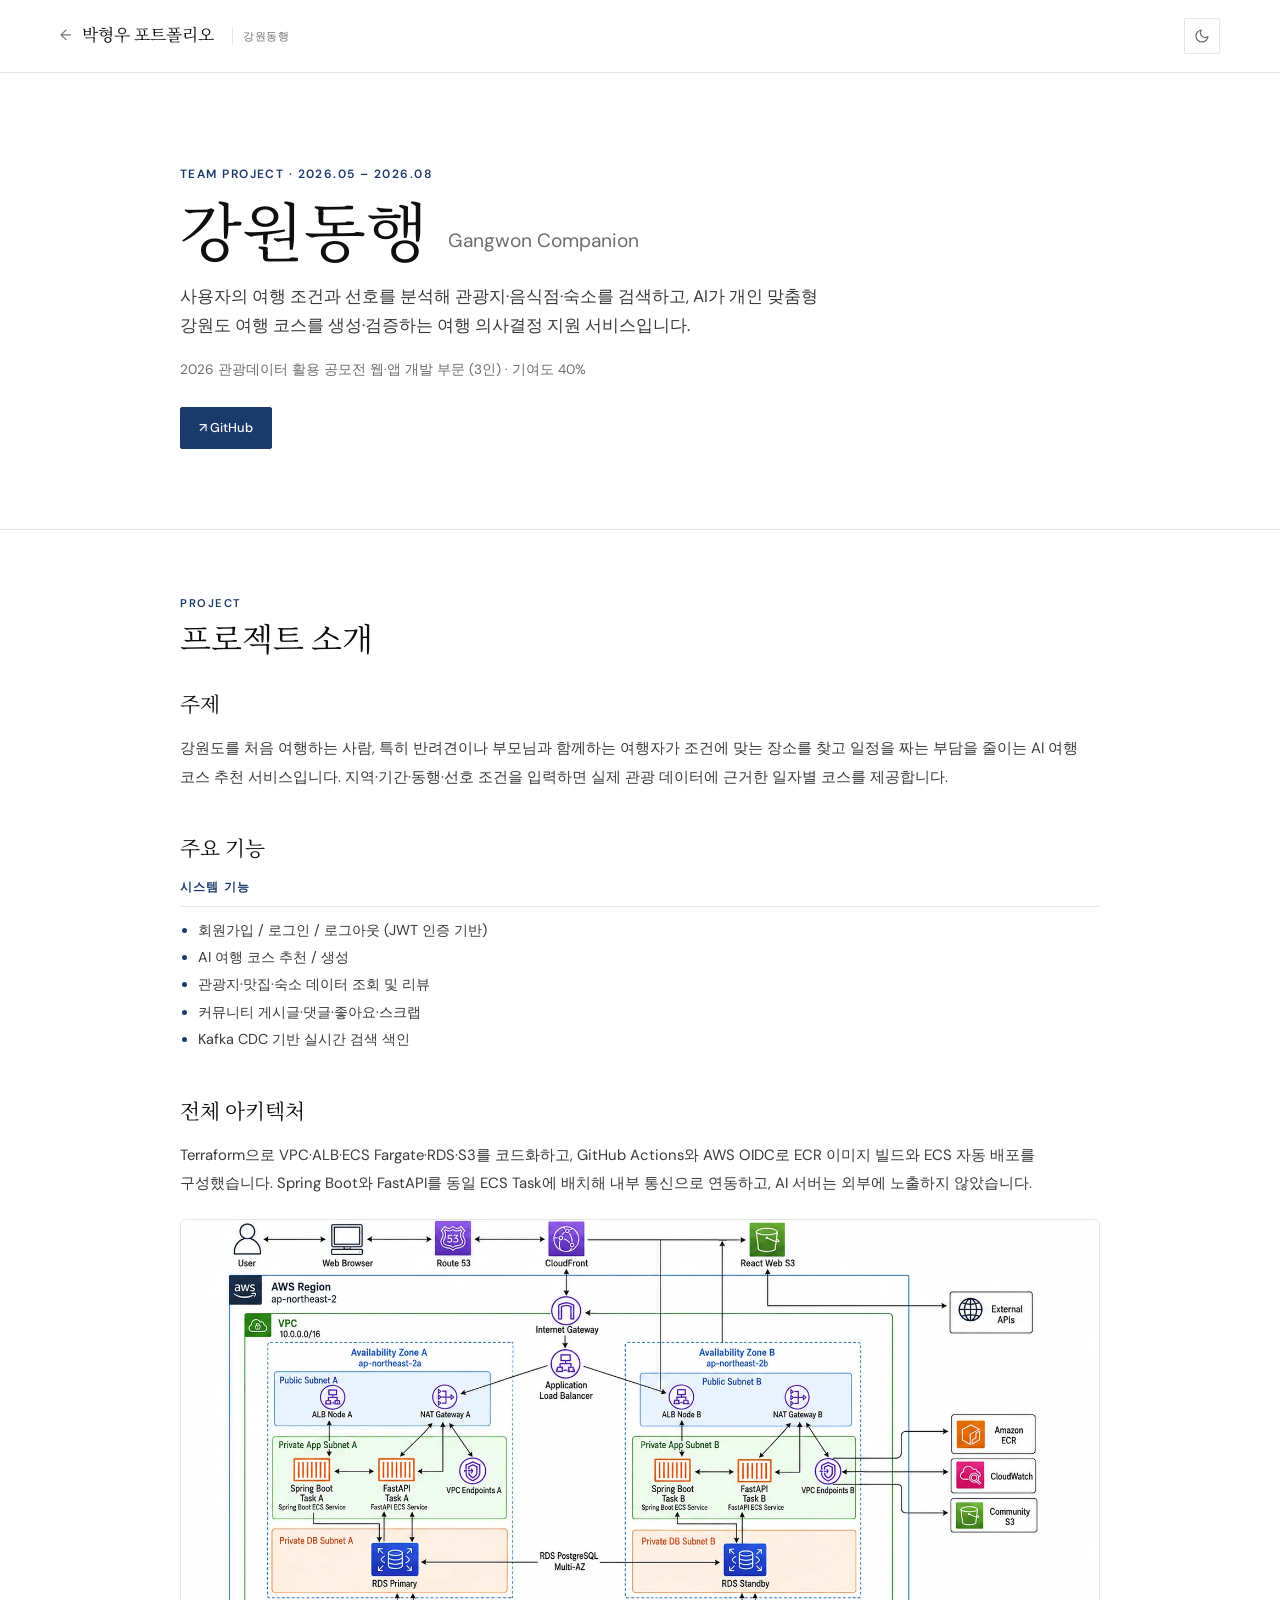
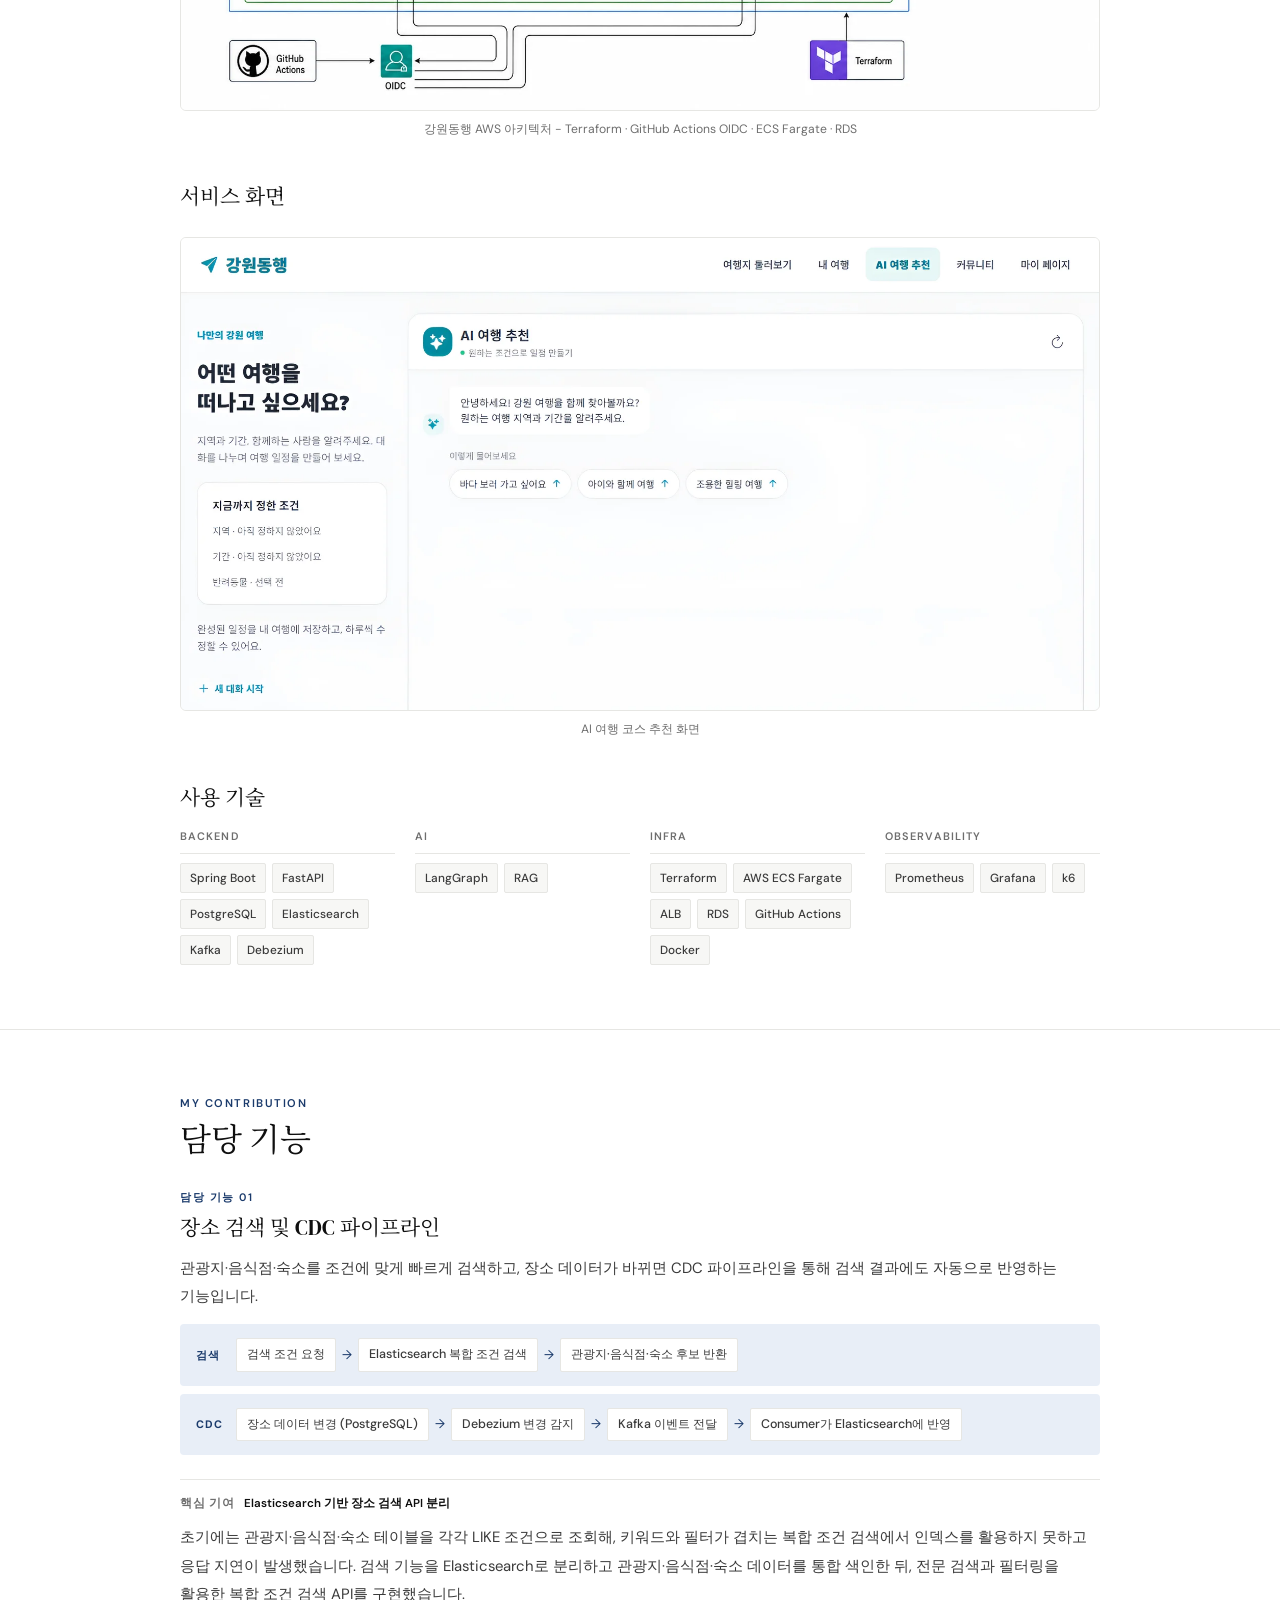
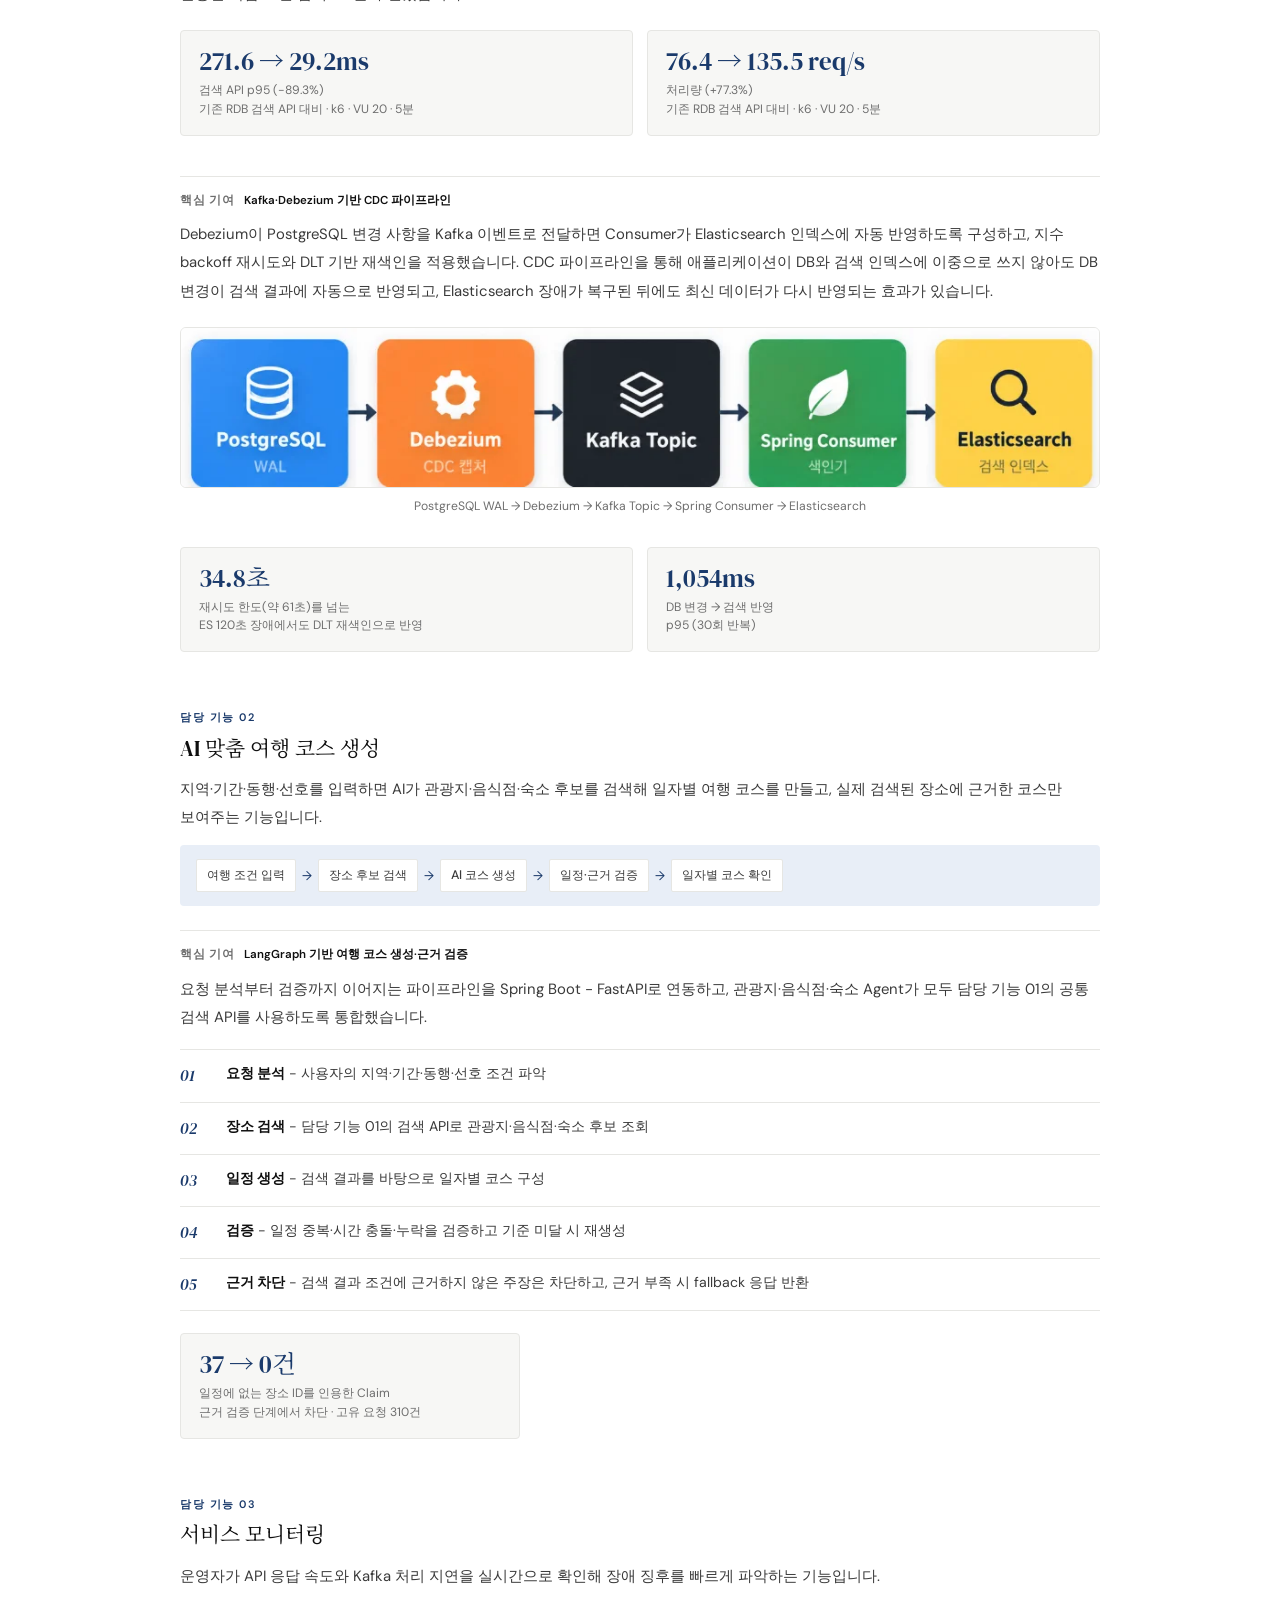
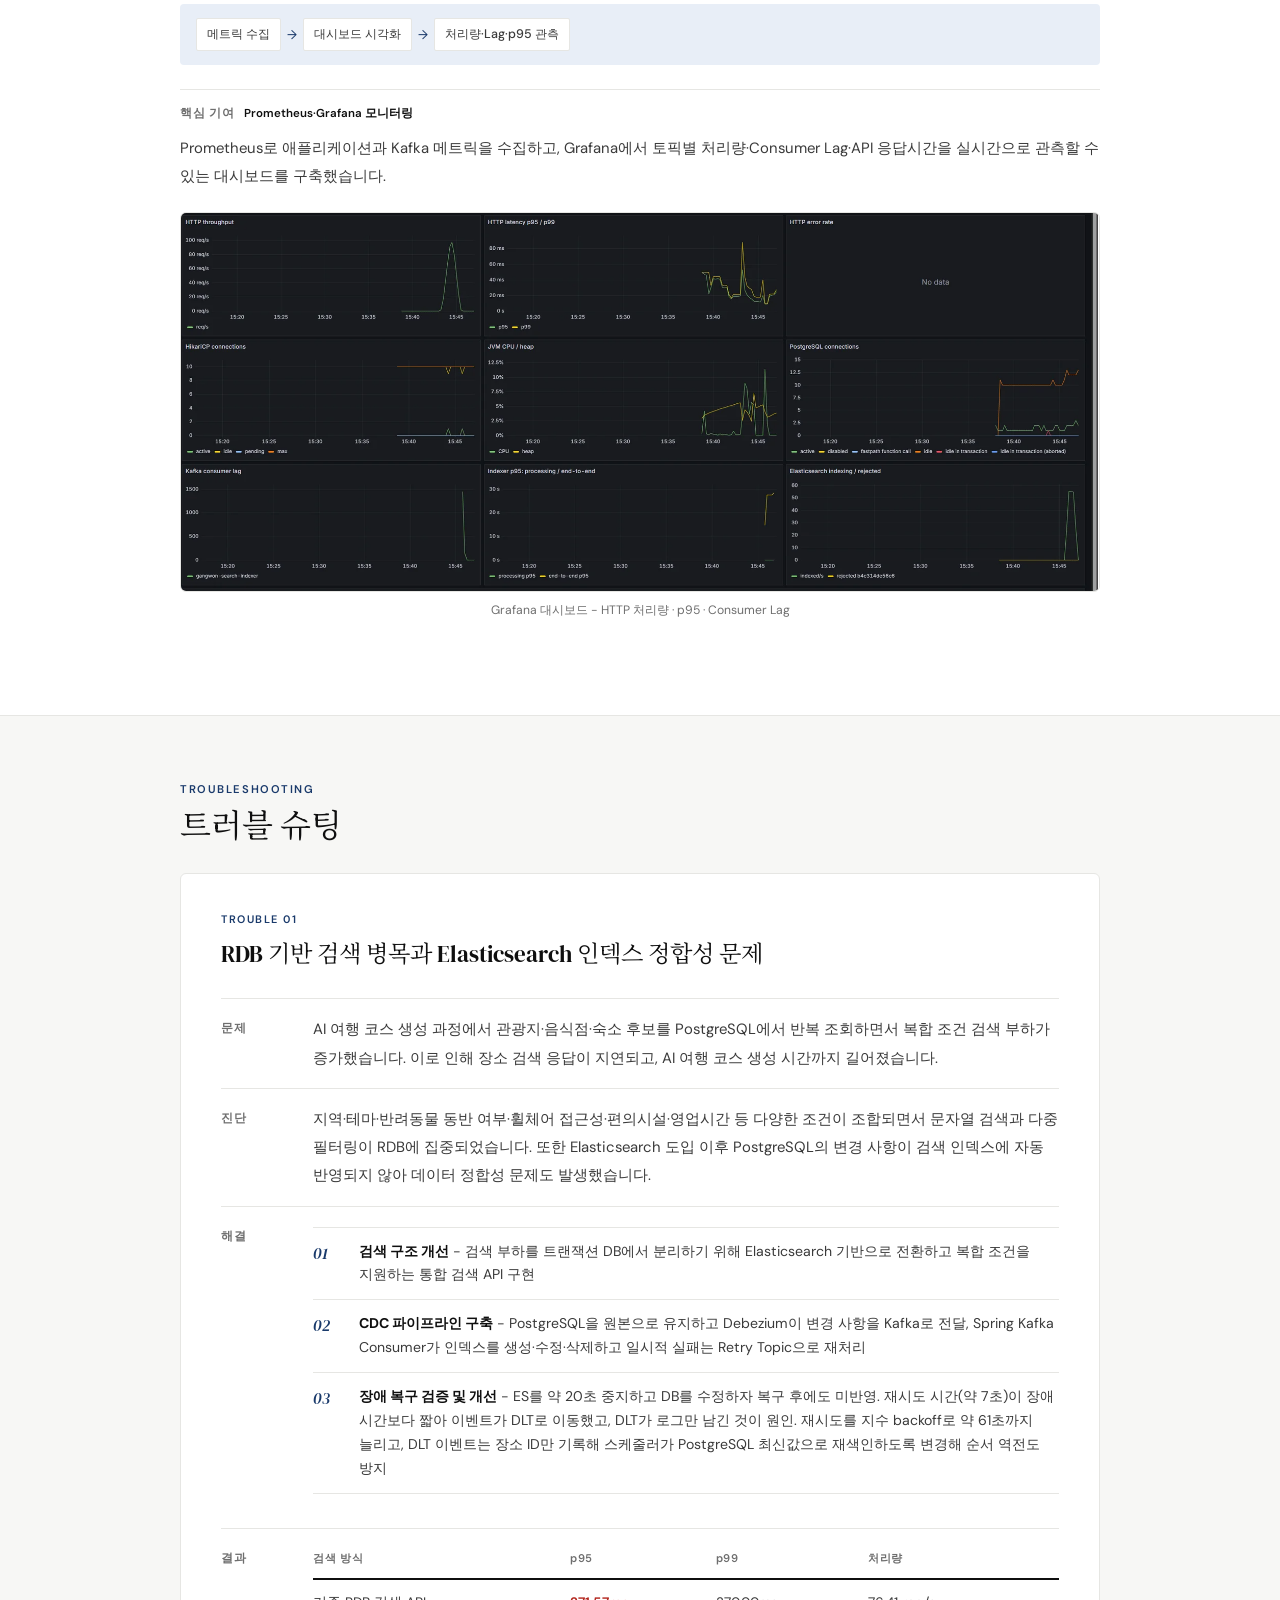
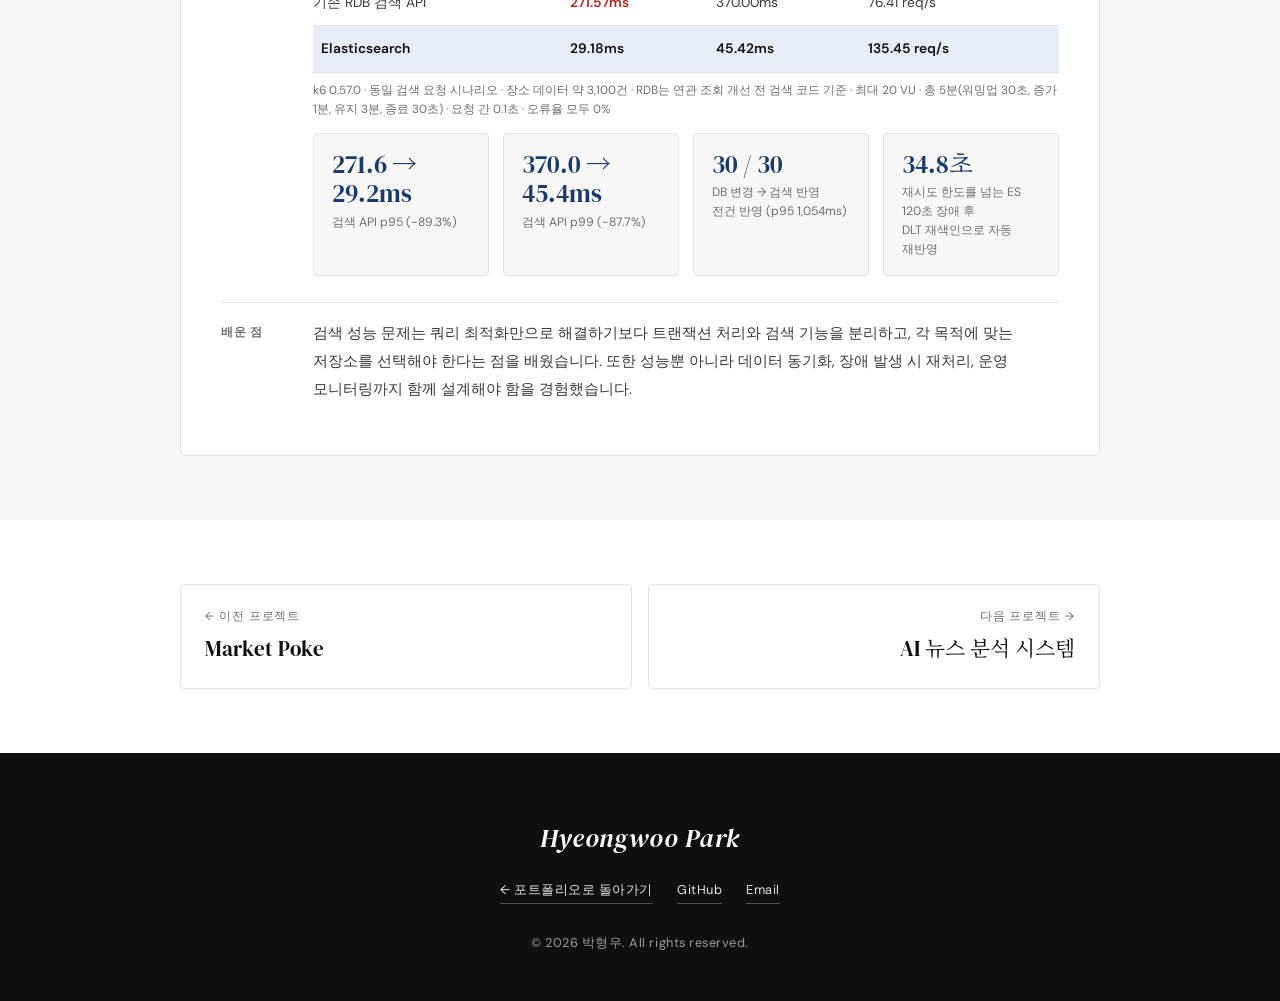
==== commit d8c0e9f3: "feaet: update portfoilo" ====
--- a/gangwon.html
+++ b/gangwon.html
@@ -84,7 +84,7 @@
     <p class="body-text">초기에는 관광지·음식점·숙소 테이블을 각각 LIKE 조건으로 조회해, 키워드와 필터가 겹치는 복합 조건 검색에서 인덱스를 활용하지 못하고 응답 지연이 발생했습니다. 검색 기능을 Elasticsearch로 분리하고 관광지·음식점·숙소 데이터를 통합 색인한 뒤, 전문 검색과 필터링을 활용한 복합 조건 검색 API를 구현했습니다.</p>
     <div class="stat-row"><div class="stat-box"><div class="stat-num">271.6 → 29.2ms</div><div class="stat-label">검색 API p95 (-89.3%)<br>기존 RDB 검색 API 대비 · k6 · VU 20 · 5분</div></div><div class="stat-box"><div class="stat-num">76.4 → 135.5 req/s</div><div class="stat-label">처리량 (+77.3%)<br>기존 RDB 검색 API 대비 · k6 · VU 20 · 5분</div></div></div>
     <div class="contrib-label sub">핵심 기여<span>Kafka·Debezium 기반 CDC 파이프라인</span></div>
-    <p class="body-text">Debezium이 PostgreSQL 변경 사항을 Kafka 이벤트로 전달하면 Consumer가 Elasticsearch 인덱스에 자동 반영하도록 구성하고, 지수 backoff 재시도와 DLT 기반 재색인을 적용했습니다. CDC 파이프라인을 통해 애플리케이션이 DB와 검색 인덱스에 이중으로 쓰지 않아도 DB 변경이 약 1초 안에 검색 결과에 반영되고, Elasticsearch 장애가 복구된 뒤에도 최신 데이터가 자동으로 반영되는 효과가 있습니다.</p>
+    <p class="body-text">Debezium이 PostgreSQL 변경 사항을 Kafka 이벤트로 전달하면 Consumer가 Elasticsearch 인덱스에 자동 반영하도록 구성하고, 지수 backoff 재시도와 DLT 기반 재색인을 적용했습니다. CDC 파이프라인을 통해 애플리케이션이 DB와 검색 인덱스에 이중으로 쓰지 않아도 DB 변경이 검색 결과에 자동으로 반영되고, Elasticsearch 장애가 복구된 뒤에도 최신 데이터가 다시 반영되는 효과가 있습니다.</p>
     <figure class="figure">
       <a href="assets/projects/gangwon-cdc.webp" target="_blank" rel="noopener"><img src="assets/projects/gangwon-cdc.webp" alt="PostgreSQL WAL → Debezium → Kafka Topic → Spring Consumer → Elasticsearch"></a>
       <figcaption class="figure-caption">PostgreSQL WAL → Debezium → Kafka Topic → Spring Consumer → Elasticsearch</figcaption>
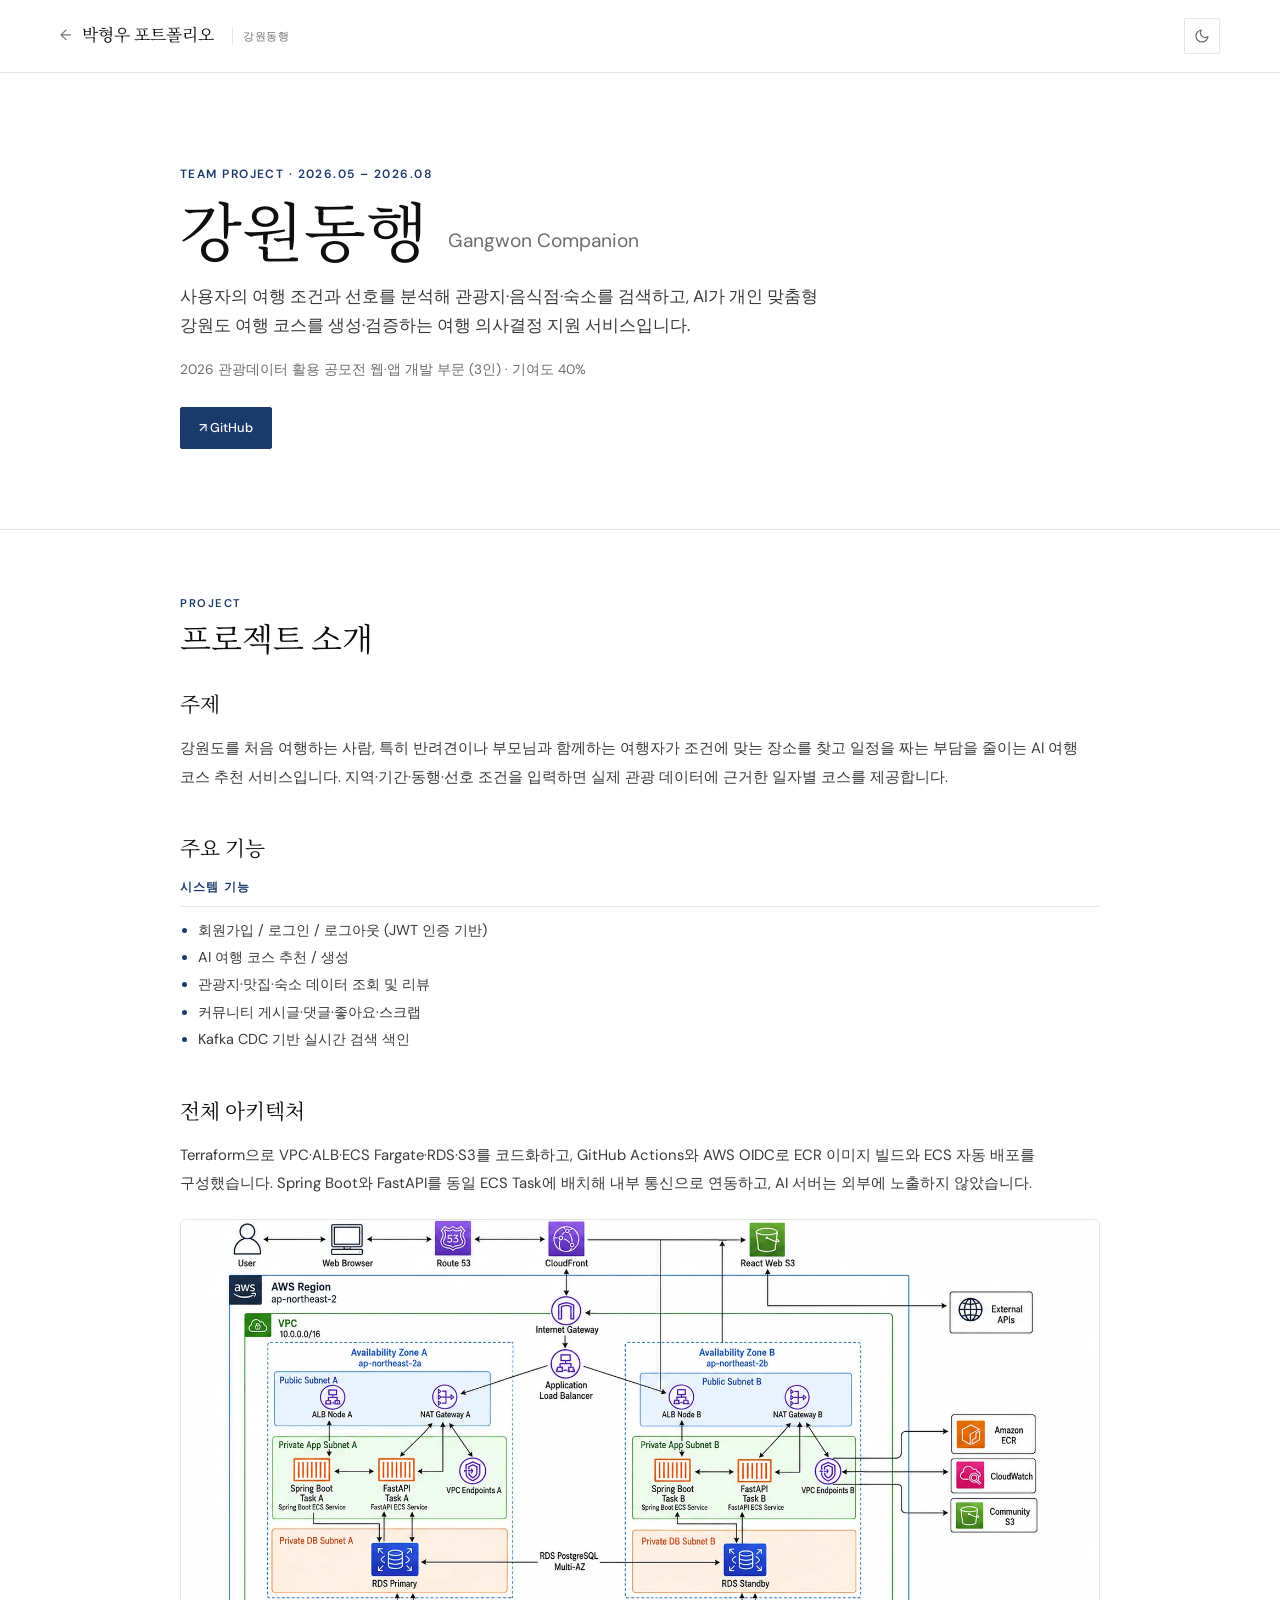
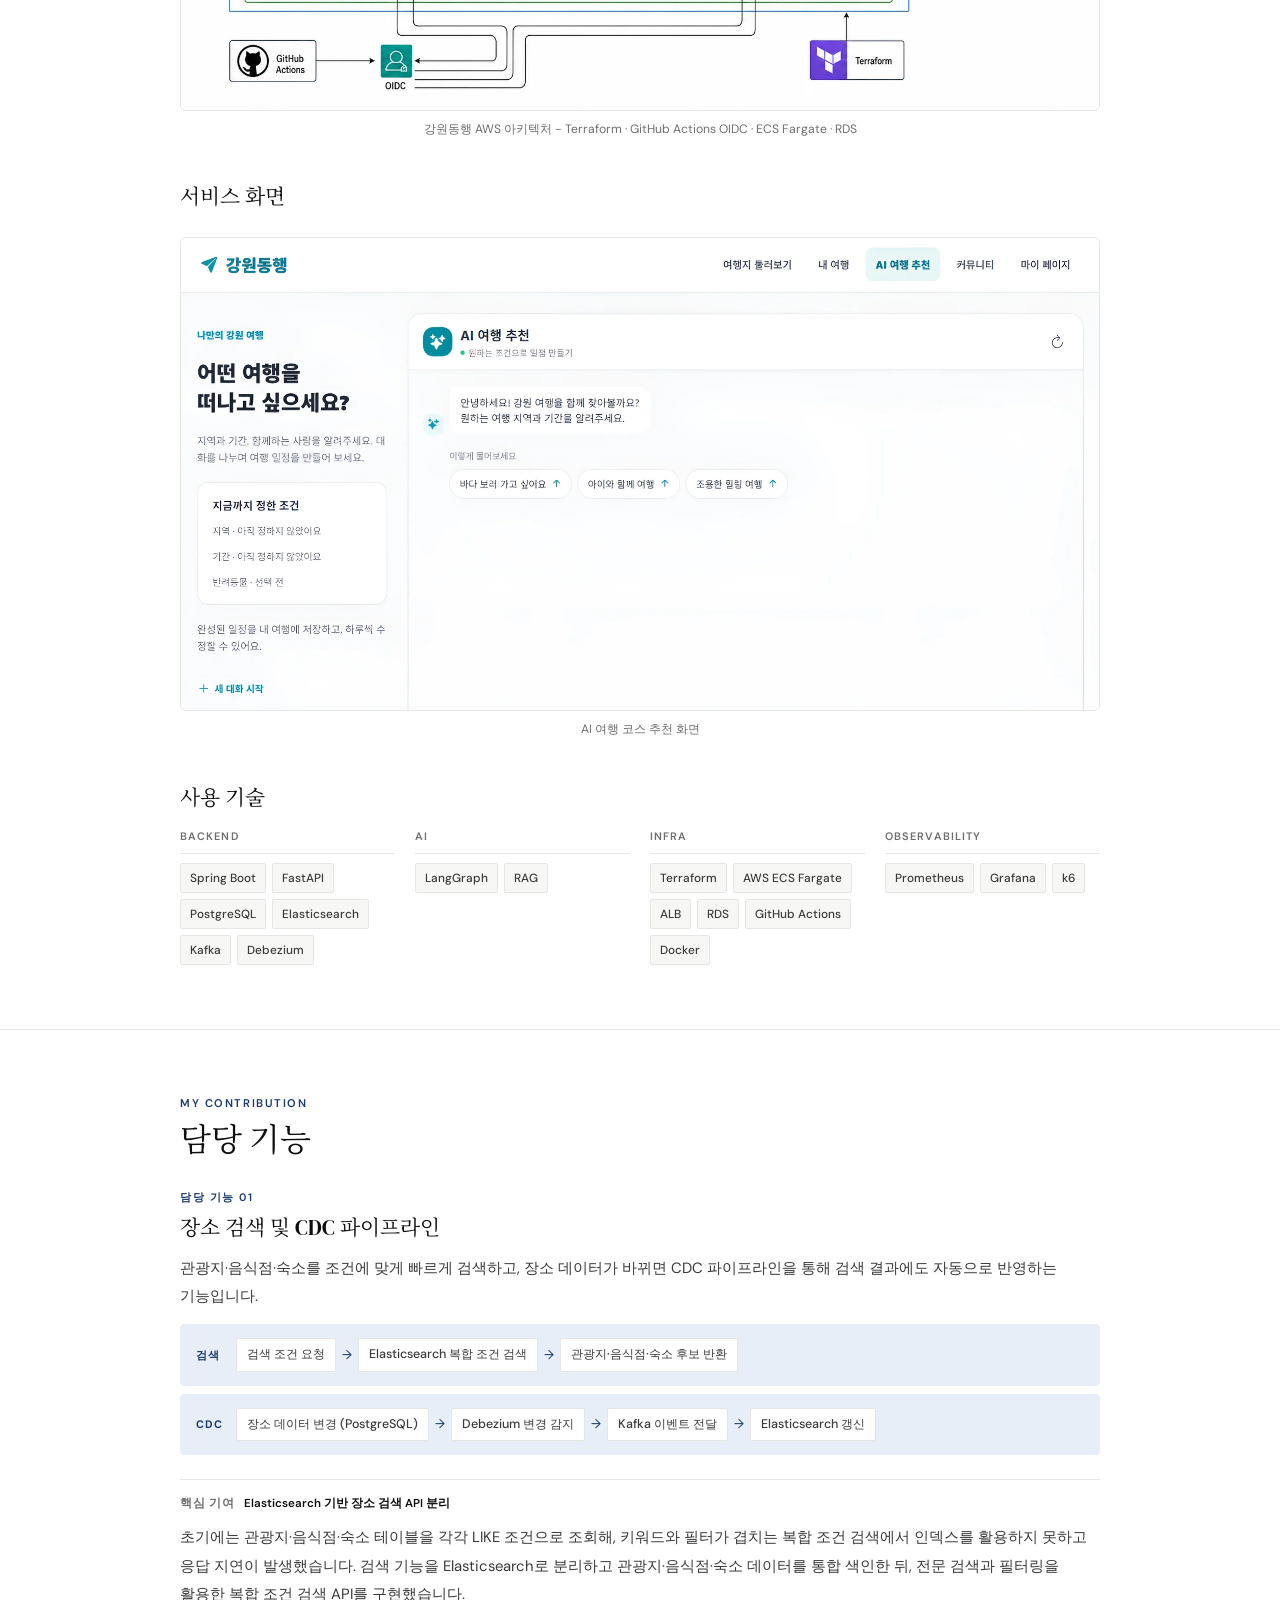
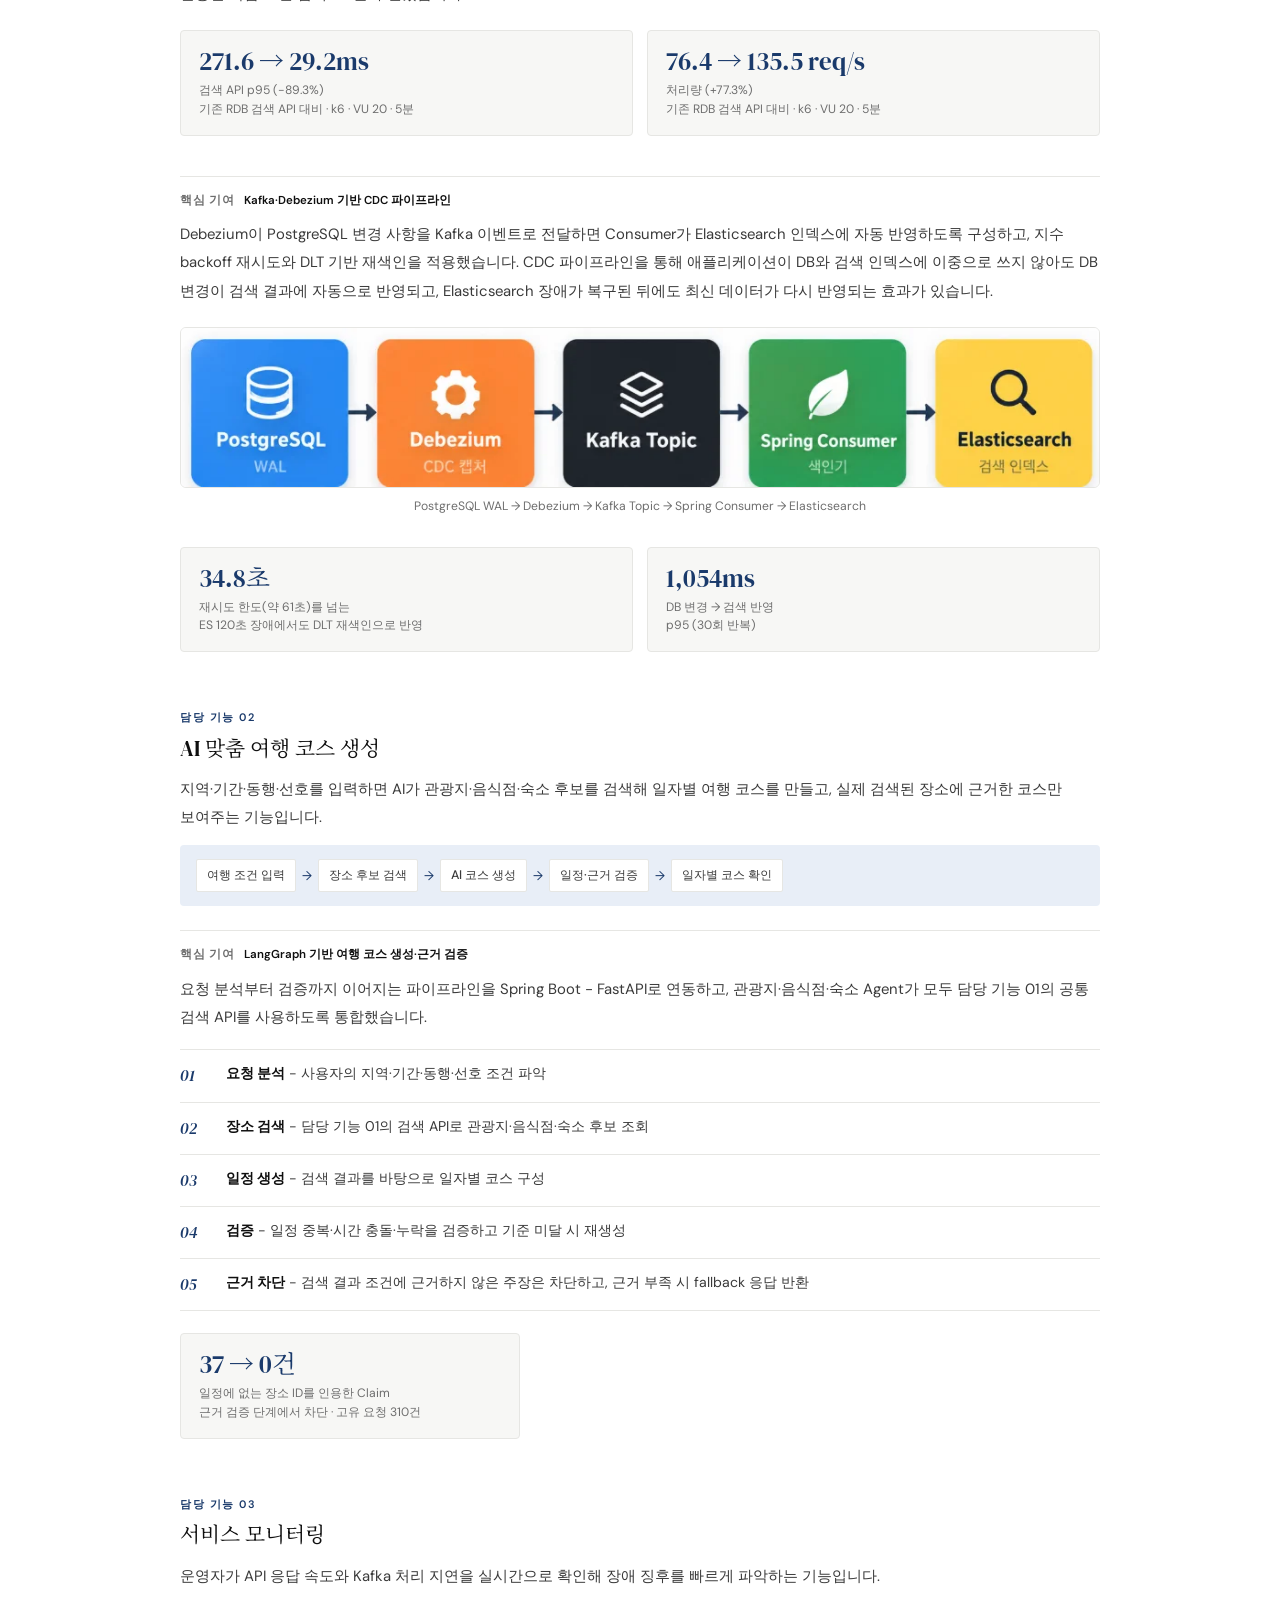
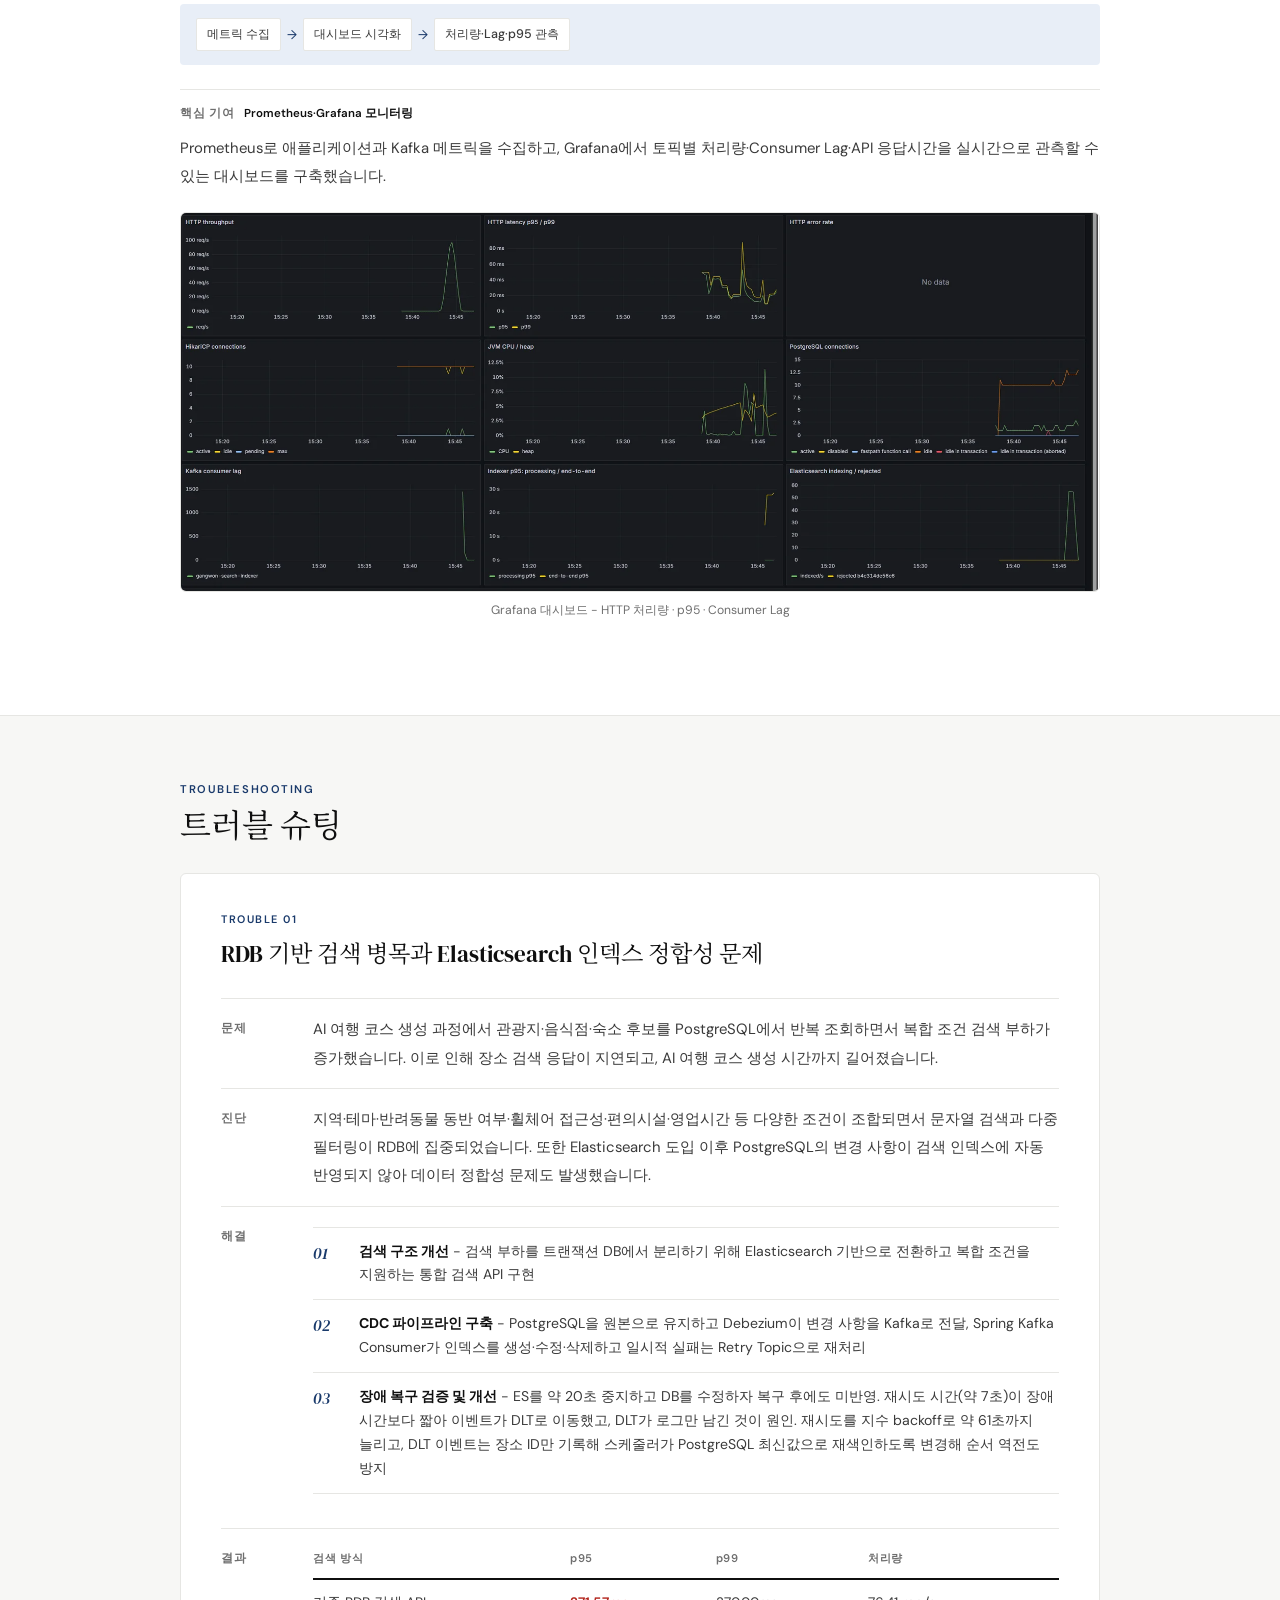
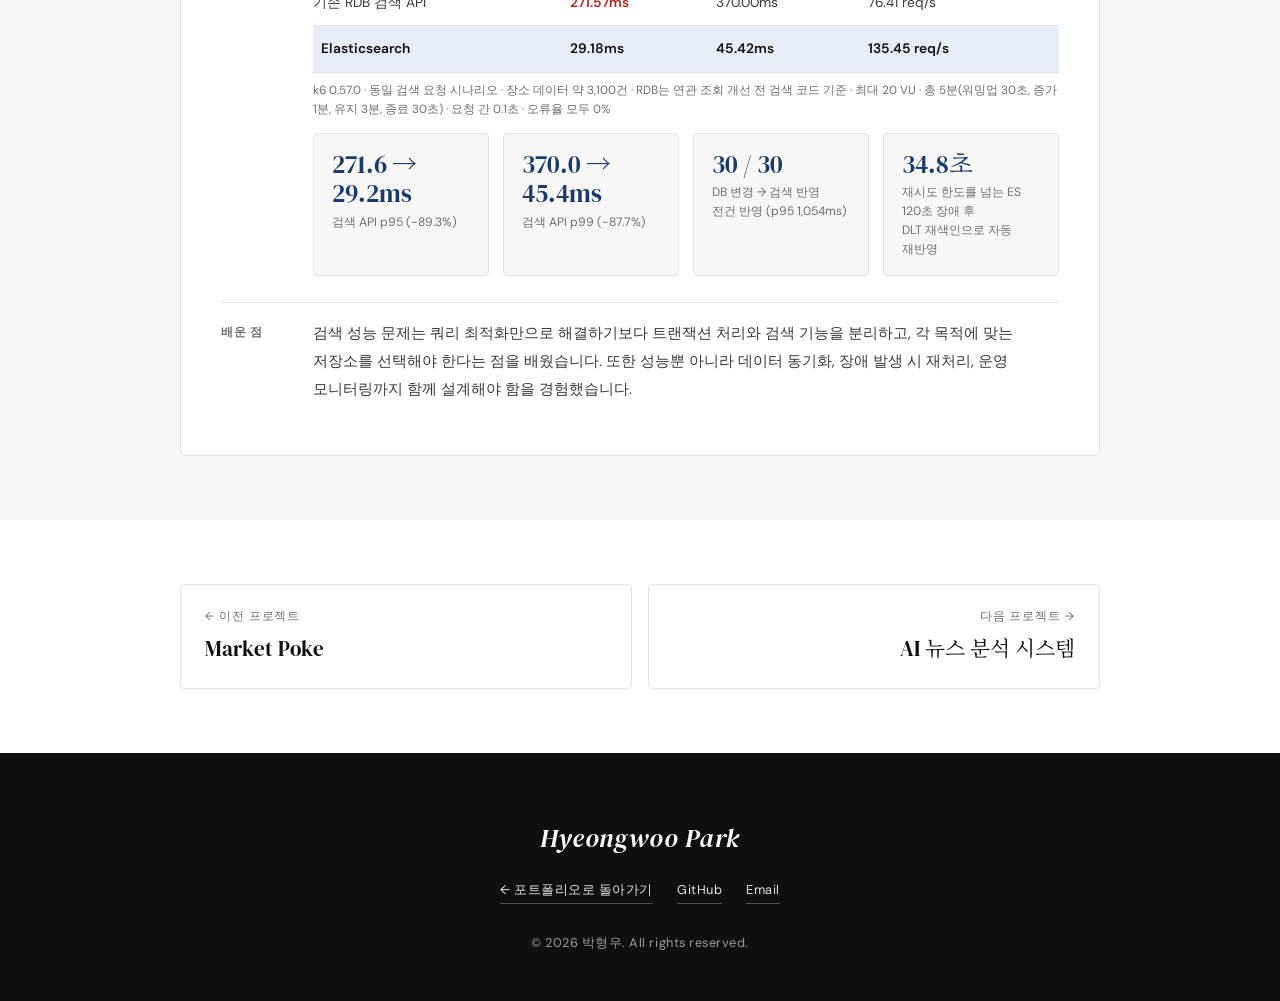
==== commit 446d43de: "feat: update portfoilo" ====
--- a/gangwon.html
+++ b/gangwon.html
@@ -78,7 +78,7 @@
       <h3 class="subhead">장소 검색 및 CDC 파이프라인</h3>
       <p class="role-desc">관광지·음식점·숙소를 조건에 맞게 빠르게 검색하고, 장소 데이터가 바뀌면 CDC 파이프라인을 통해 검색 결과에도 자동으로 반영하는 기능입니다.</p>
       <div class="svc-flow"><em class="k">검색</em><span>검색 조건 요청</span><b class="arr">→</b><span>Elasticsearch 복합 조건 검색</span><b class="arr">→</b><span>관광지·음식점·숙소 후보 반환</span></div>
-      <div class="svc-flow"><em class="k">CDC</em><span>장소 데이터 변경 (PostgreSQL)</span><b class="arr">→</b><span>Debezium 변경 감지</span><b class="arr">→</b><span>Kafka 이벤트 전달</span><b class="arr">→</b><span>Consumer가 Elasticsearch에 반영</span></div>
+      <div class="svc-flow"><em class="k">CDC</em><span>장소 데이터 변경 (PostgreSQL)</span><b class="arr">→</b><span>Debezium 변경 감지</span><b class="arr">→</b><span>Kafka 이벤트 전달</span><b class="arr">→</b><span>Elasticsearch 갱신</span></div>
     </div>
     <div class="contrib-label">핵심 기여<span>Elasticsearch 기반 장소 검색 API 분리</span></div>
     <p class="body-text">초기에는 관광지·음식점·숙소 테이블을 각각 LIKE 조건으로 조회해, 키워드와 필터가 겹치는 복합 조건 검색에서 인덱스를 활용하지 못하고 응답 지연이 발생했습니다. 검색 기능을 Elasticsearch로 분리하고 관광지·음식점·숙소 데이터를 통합 색인한 뒤, 전문 검색과 필터링을 활용한 복합 조건 검색 API를 구현했습니다.</p>
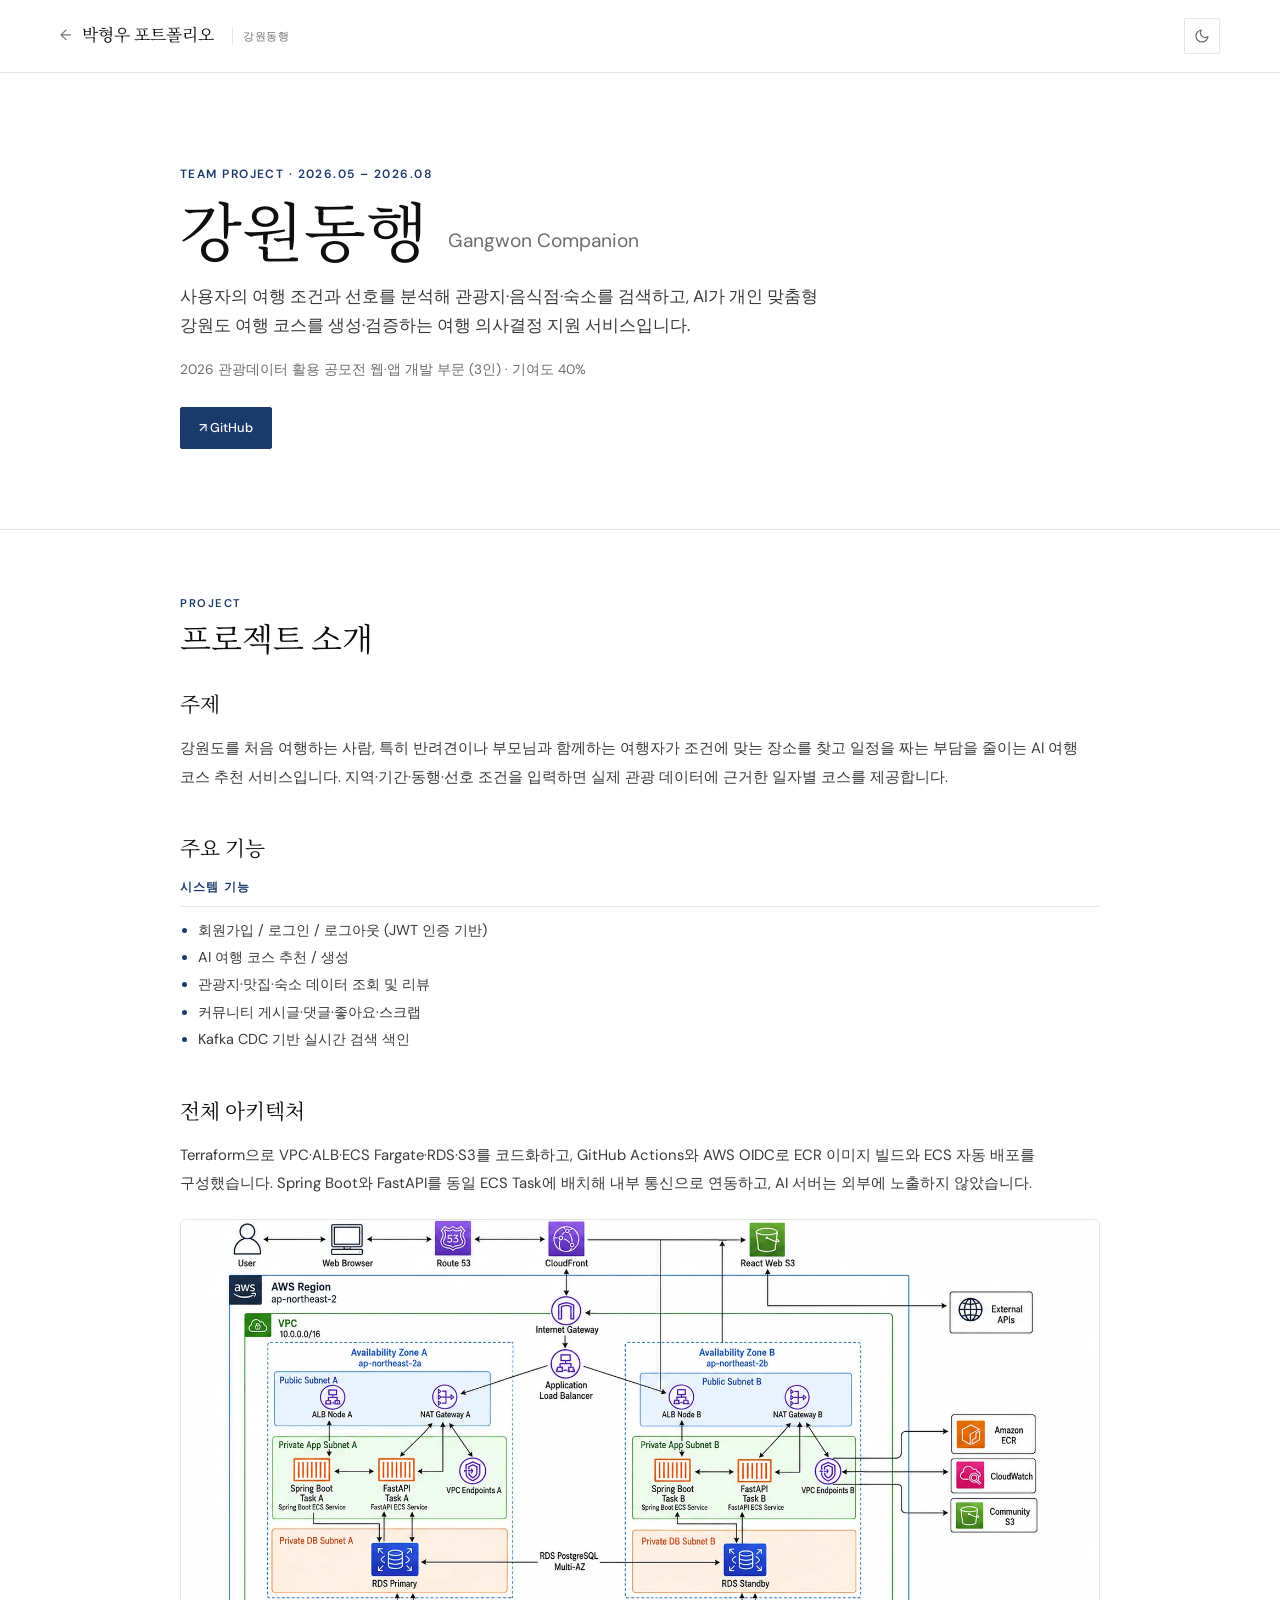
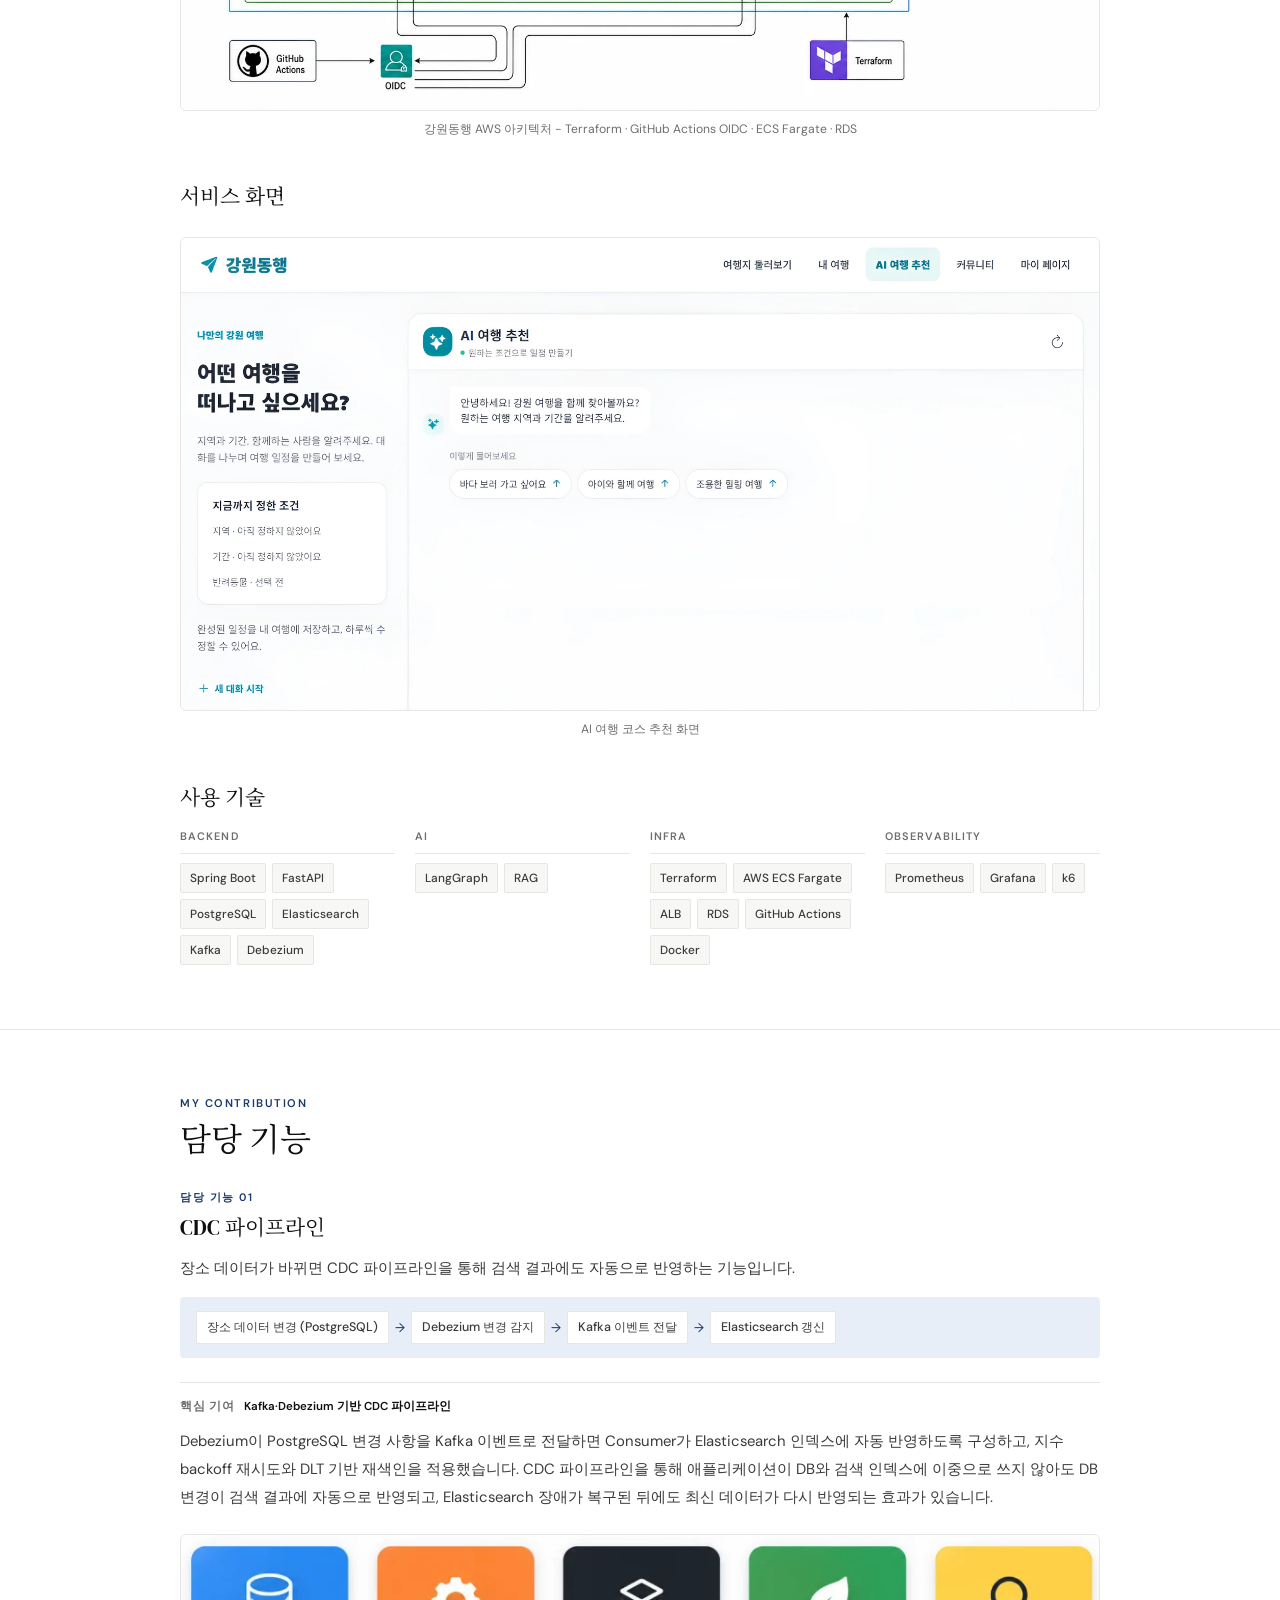
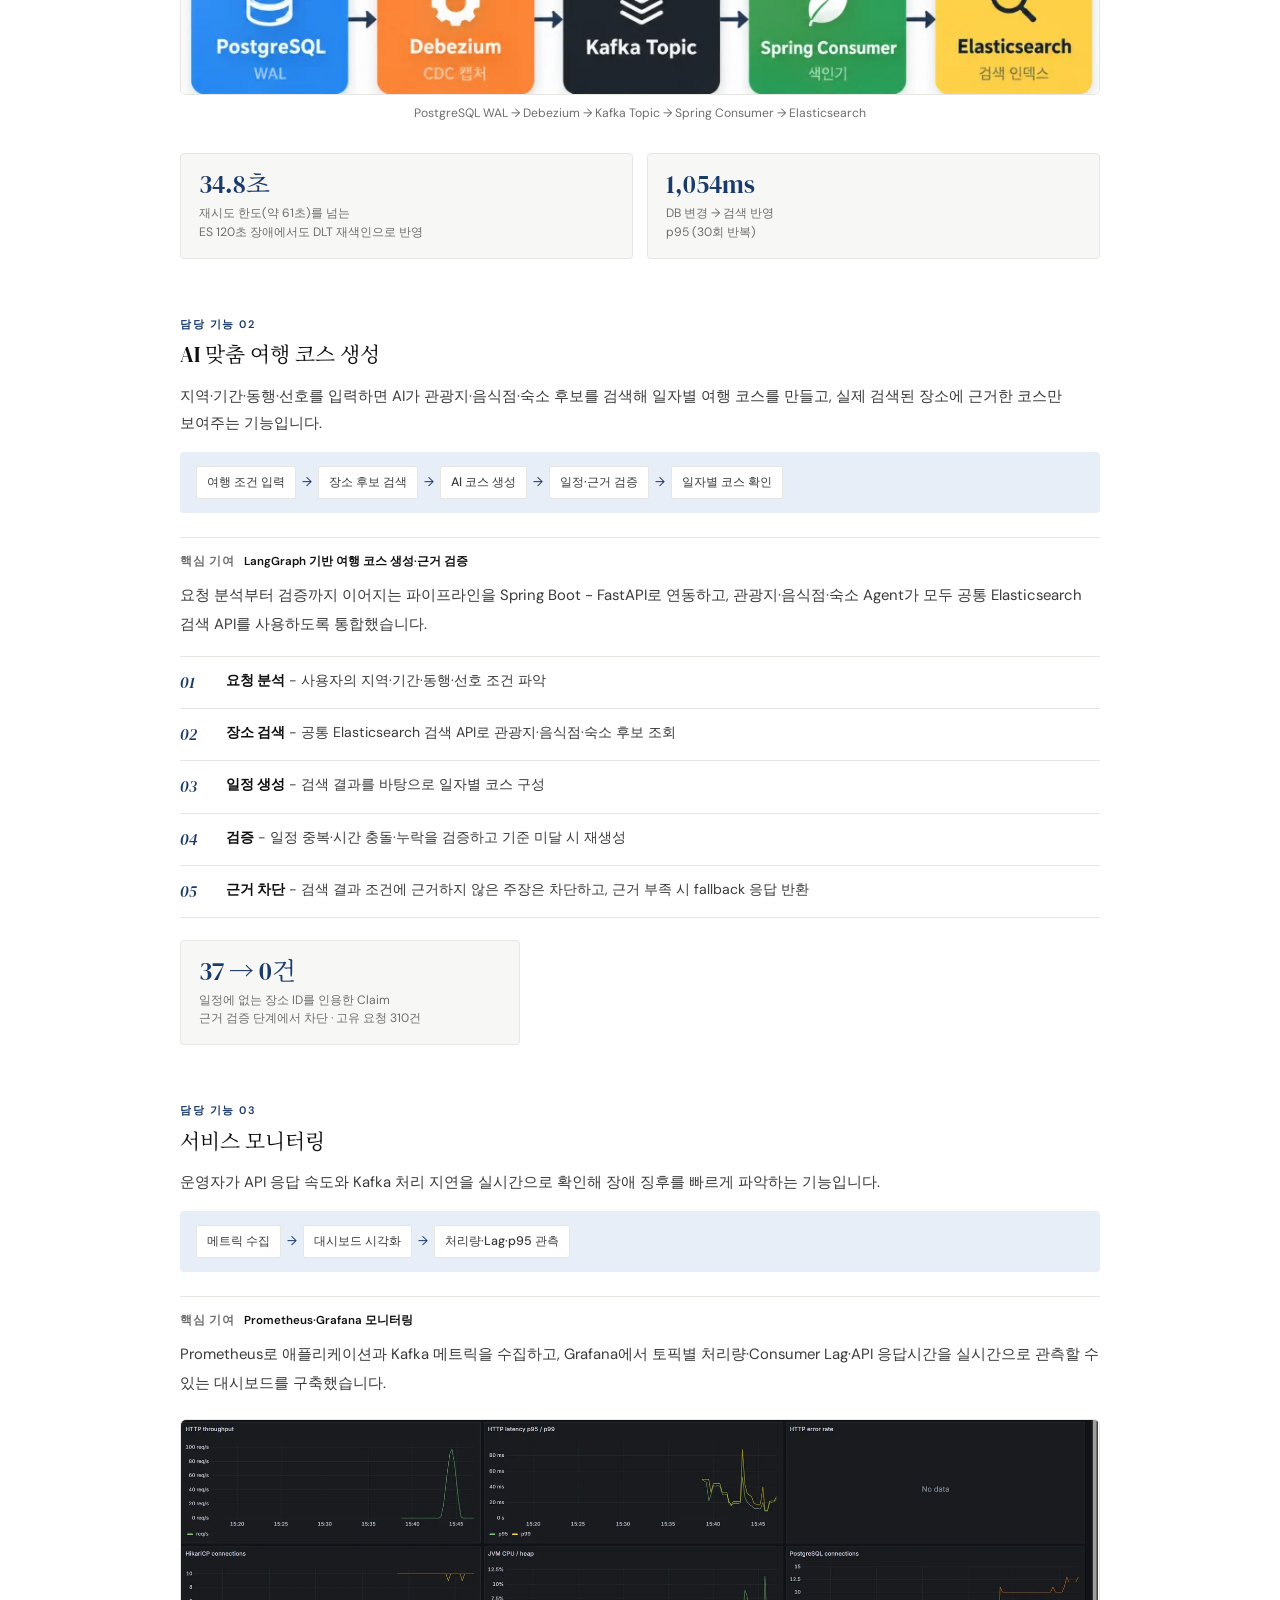
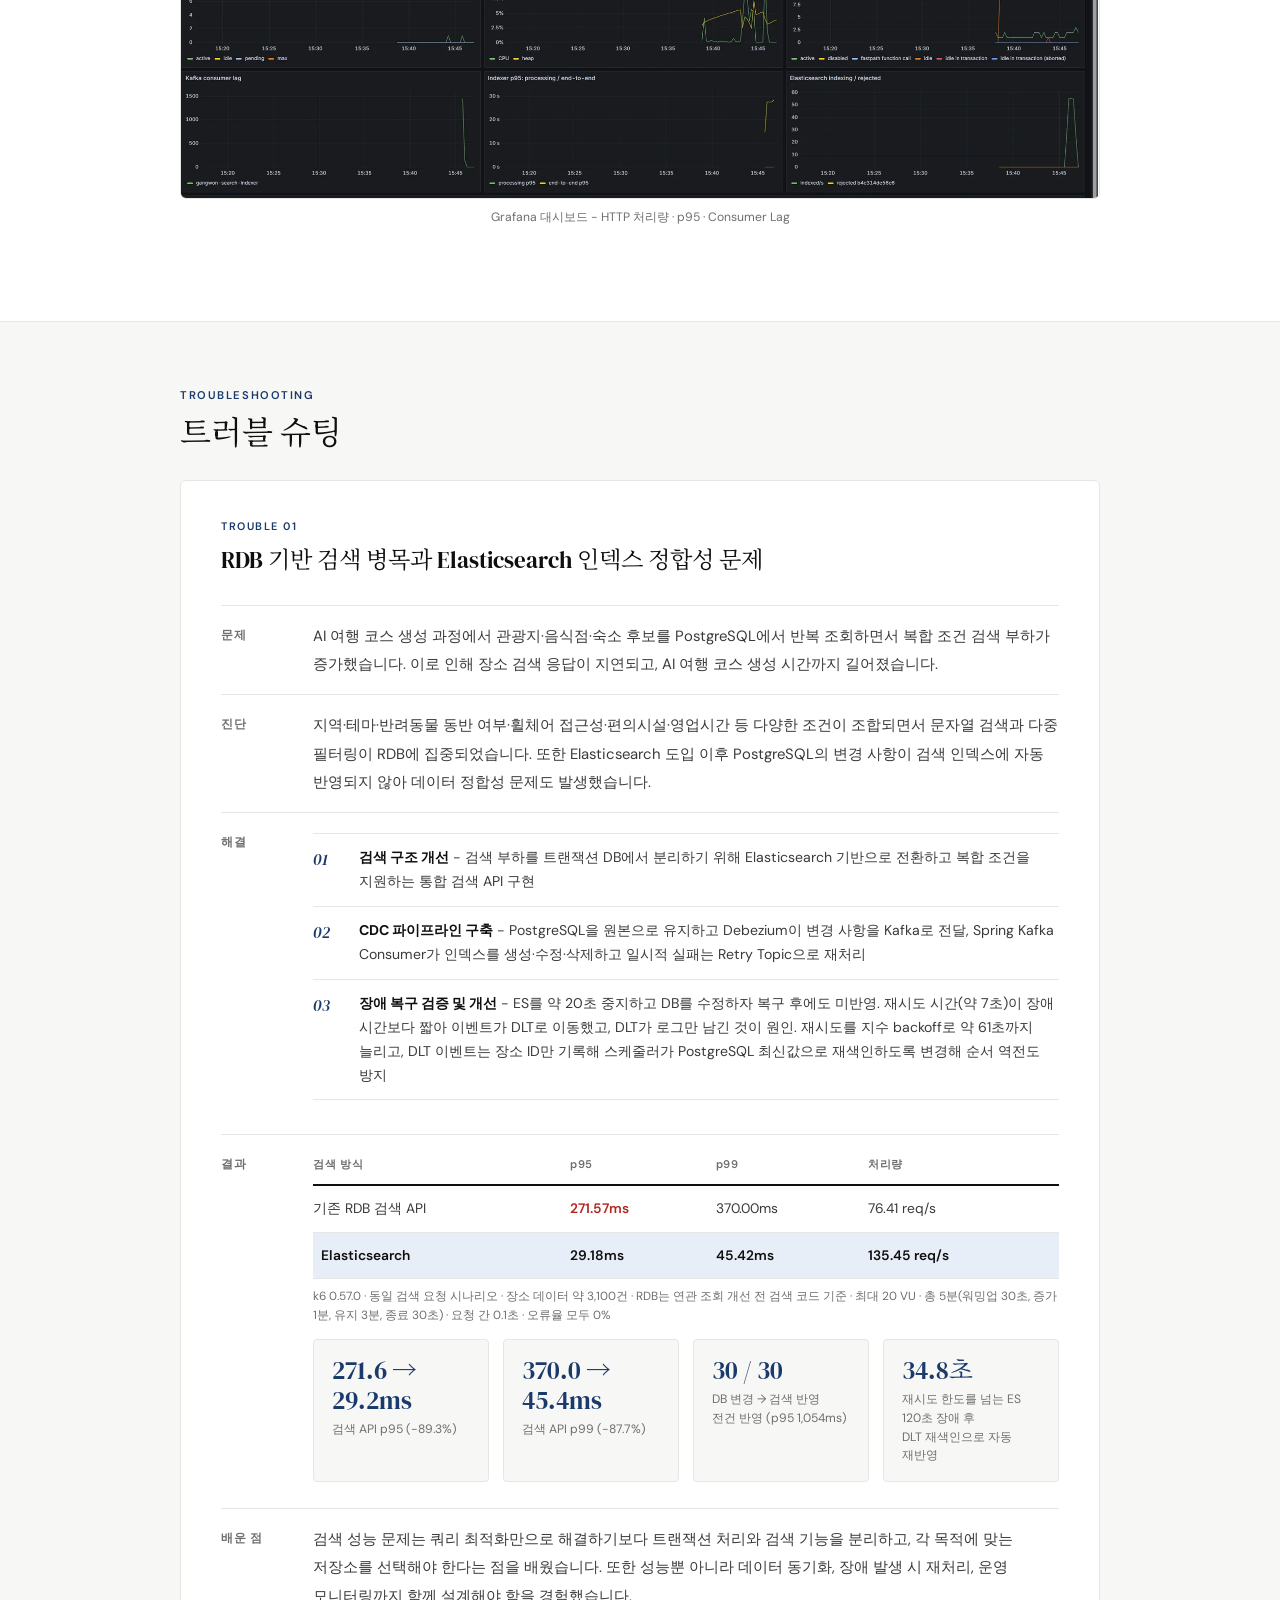
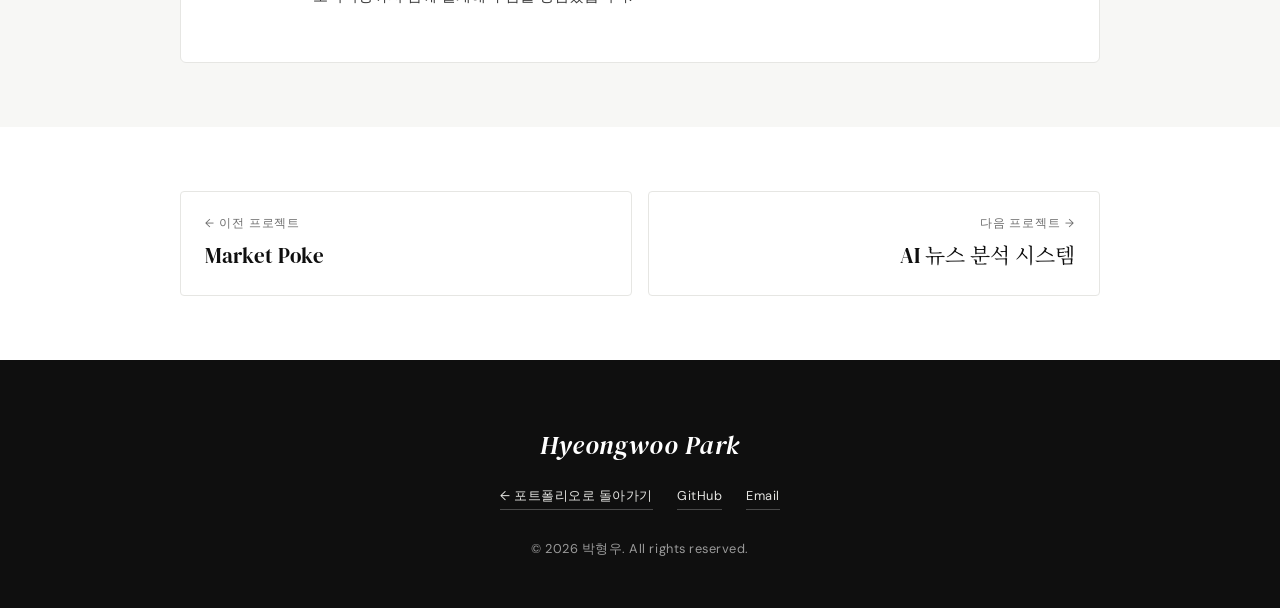
==== commit 5c73bae3: "feat: update portfoilo" ====
--- a/gangwon.html
+++ b/gangwon.html
@@ -75,15 +75,11 @@
     <h2 class="d-section-title">담당 기능</h2>
     <div class="role-head">
       <div class="role-num">담당 기능 01</div>
-      <h3 class="subhead">장소 검색 및 CDC 파이프라인</h3>
-      <p class="role-desc">관광지·음식점·숙소를 조건에 맞게 빠르게 검색하고, 장소 데이터가 바뀌면 CDC 파이프라인을 통해 검색 결과에도 자동으로 반영하는 기능입니다.</p>
-      <div class="svc-flow"><em class="k">검색</em><span>검색 조건 요청</span><b class="arr">→</b><span>Elasticsearch 복합 조건 검색</span><b class="arr">→</b><span>관광지·음식점·숙소 후보 반환</span></div>
-      <div class="svc-flow"><em class="k">CDC</em><span>장소 데이터 변경 (PostgreSQL)</span><b class="arr">→</b><span>Debezium 변경 감지</span><b class="arr">→</b><span>Kafka 이벤트 전달</span><b class="arr">→</b><span>Elasticsearch 갱신</span></div>
+      <h3 class="subhead">CDC 파이프라인</h3>
+      <p class="role-desc">장소 데이터가 바뀌면 CDC 파이프라인을 통해 검색 결과에도 자동으로 반영하는 기능입니다.</p>
+      <div class="svc-flow"><span>장소 데이터 변경 (PostgreSQL)</span><b class="arr">→</b><span>Debezium 변경 감지</span><b class="arr">→</b><span>Kafka 이벤트 전달</span><b class="arr">→</b><span>Elasticsearch 갱신</span></div>
     </div>
-    <div class="contrib-label">핵심 기여<span>Elasticsearch 기반 장소 검색 API 분리</span></div>
-    <p class="body-text">초기에는 관광지·음식점·숙소 테이블을 각각 LIKE 조건으로 조회해, 키워드와 필터가 겹치는 복합 조건 검색에서 인덱스를 활용하지 못하고 응답 지연이 발생했습니다. 검색 기능을 Elasticsearch로 분리하고 관광지·음식점·숙소 데이터를 통합 색인한 뒤, 전문 검색과 필터링을 활용한 복합 조건 검색 API를 구현했습니다.</p>
-    <div class="stat-row"><div class="stat-box"><div class="stat-num">271.6 → 29.2ms</div><div class="stat-label">검색 API p95 (-89.3%)<br>기존 RDB 검색 API 대비 · k6 · VU 20 · 5분</div></div><div class="stat-box"><div class="stat-num">76.4 → 135.5 req/s</div><div class="stat-label">처리량 (+77.3%)<br>기존 RDB 검색 API 대비 · k6 · VU 20 · 5분</div></div></div>
-    <div class="contrib-label sub">핵심 기여<span>Kafka·Debezium 기반 CDC 파이프라인</span></div>
+    <div class="contrib-label">핵심 기여<span>Kafka·Debezium 기반 CDC 파이프라인</span></div>
     <p class="body-text">Debezium이 PostgreSQL 변경 사항을 Kafka 이벤트로 전달하면 Consumer가 Elasticsearch 인덱스에 자동 반영하도록 구성하고, 지수 backoff 재시도와 DLT 기반 재색인을 적용했습니다. CDC 파이프라인을 통해 애플리케이션이 DB와 검색 인덱스에 이중으로 쓰지 않아도 DB 변경이 검색 결과에 자동으로 반영되고, Elasticsearch 장애가 복구된 뒤에도 최신 데이터가 다시 반영되는 효과가 있습니다.</p>
     <figure class="figure">
       <a href="assets/projects/gangwon-cdc.webp" target="_blank" rel="noopener"><img src="assets/projects/gangwon-cdc.webp" alt="PostgreSQL WAL → Debezium → Kafka Topic → Spring Consumer → Elasticsearch"></a>
@@ -97,8 +93,8 @@
       <div class="svc-flow"><span>여행 조건 입력</span><b class="arr">→</b><span>장소 후보 검색</span><b class="arr">→</b><span>AI 코스 생성</span><b class="arr">→</b><span>일정·근거 검증</span><b class="arr">→</b><span>일자별 코스 확인</span></div>
     </div>
     <div class="contrib-label">핵심 기여<span>LangGraph 기반 여행 코스 생성·근거 검증</span></div>
-    <p class="body-text">요청 분석부터 검증까지 이어지는 파이프라인을 Spring Boot - FastAPI로 연동하고, 관광지·음식점·숙소 Agent가 모두 담당 기능 01의 공통 검색 API를 사용하도록 통합했습니다.</p>
-    <div class="flow-steps"><div class="flow-step"><div class="flow-num">01</div><div class="flow-text"><strong>요청 분석</strong> - 사용자의 지역·기간·동행·선호 조건 파악</div></div><div class="flow-step"><div class="flow-num">02</div><div class="flow-text"><strong>장소 검색</strong> - 담당 기능 01의 검색 API로 관광지·음식점·숙소 후보 조회</div></div><div class="flow-step"><div class="flow-num">03</div><div class="flow-text"><strong>일정 생성</strong> - 검색 결과를 바탕으로 일자별 코스 구성</div></div><div class="flow-step"><div class="flow-num">04</div><div class="flow-text"><strong>검증</strong> - 일정 중복·시간 충돌·누락을 검증하고 기준 미달 시 재생성</div></div><div class="flow-step"><div class="flow-num">05</div><div class="flow-text"><strong>근거 차단</strong> - 검색 결과 조건에 근거하지 않은 주장은 차단하고, 근거 부족 시 fallback 응답 반환</div></div></div>
+    <p class="body-text">요청 분석부터 검증까지 이어지는 파이프라인을 Spring Boot - FastAPI로 연동하고, 관광지·음식점·숙소 Agent가 모두 공통 Elasticsearch 검색 API를 사용하도록 통합했습니다.</p>
+    <div class="flow-steps"><div class="flow-step"><div class="flow-num">01</div><div class="flow-text"><strong>요청 분석</strong> - 사용자의 지역·기간·동행·선호 조건 파악</div></div><div class="flow-step"><div class="flow-num">02</div><div class="flow-text"><strong>장소 검색</strong> - 공통 Elasticsearch 검색 API로 관광지·음식점·숙소 후보 조회</div></div><div class="flow-step"><div class="flow-num">03</div><div class="flow-text"><strong>일정 생성</strong> - 검색 결과를 바탕으로 일자별 코스 구성</div></div><div class="flow-step"><div class="flow-num">04</div><div class="flow-text"><strong>검증</strong> - 일정 중복·시간 충돌·누락을 검증하고 기준 미달 시 재생성</div></div><div class="flow-step"><div class="flow-num">05</div><div class="flow-text"><strong>근거 차단</strong> - 검색 결과 조건에 근거하지 않은 주장은 차단하고, 근거 부족 시 fallback 응답 반환</div></div></div>
     <div class="stat-row" style="grid-template-columns:repeat(auto-fit,minmax(170px,340px))"><div class="stat-box"><div class="stat-num">37 → 0건</div><div class="stat-label">일정에 없는 장소 ID를 인용한 Claim<br>근거 검증 단계에서 차단 · 고유 요청 310건</div></div></div>
     <div class="role-head">
       <div class="role-num">담당 기능 03</div>
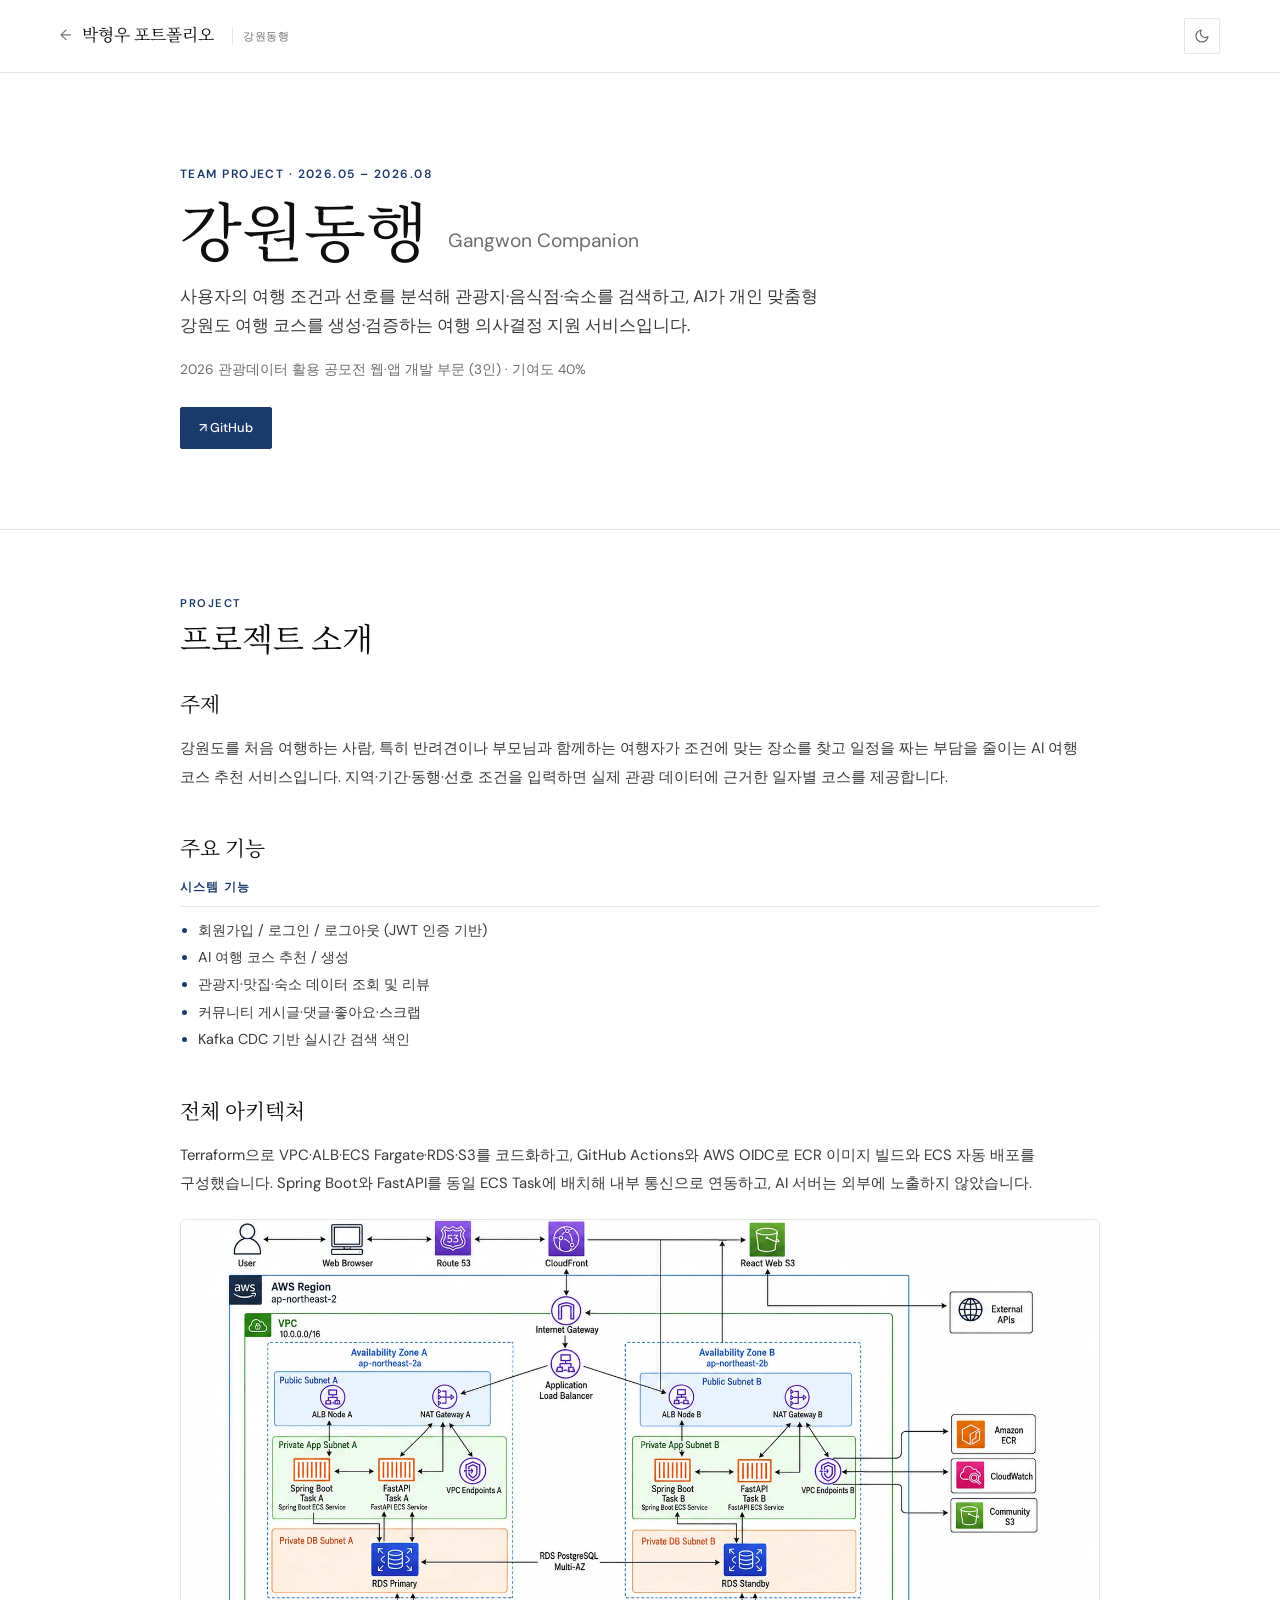
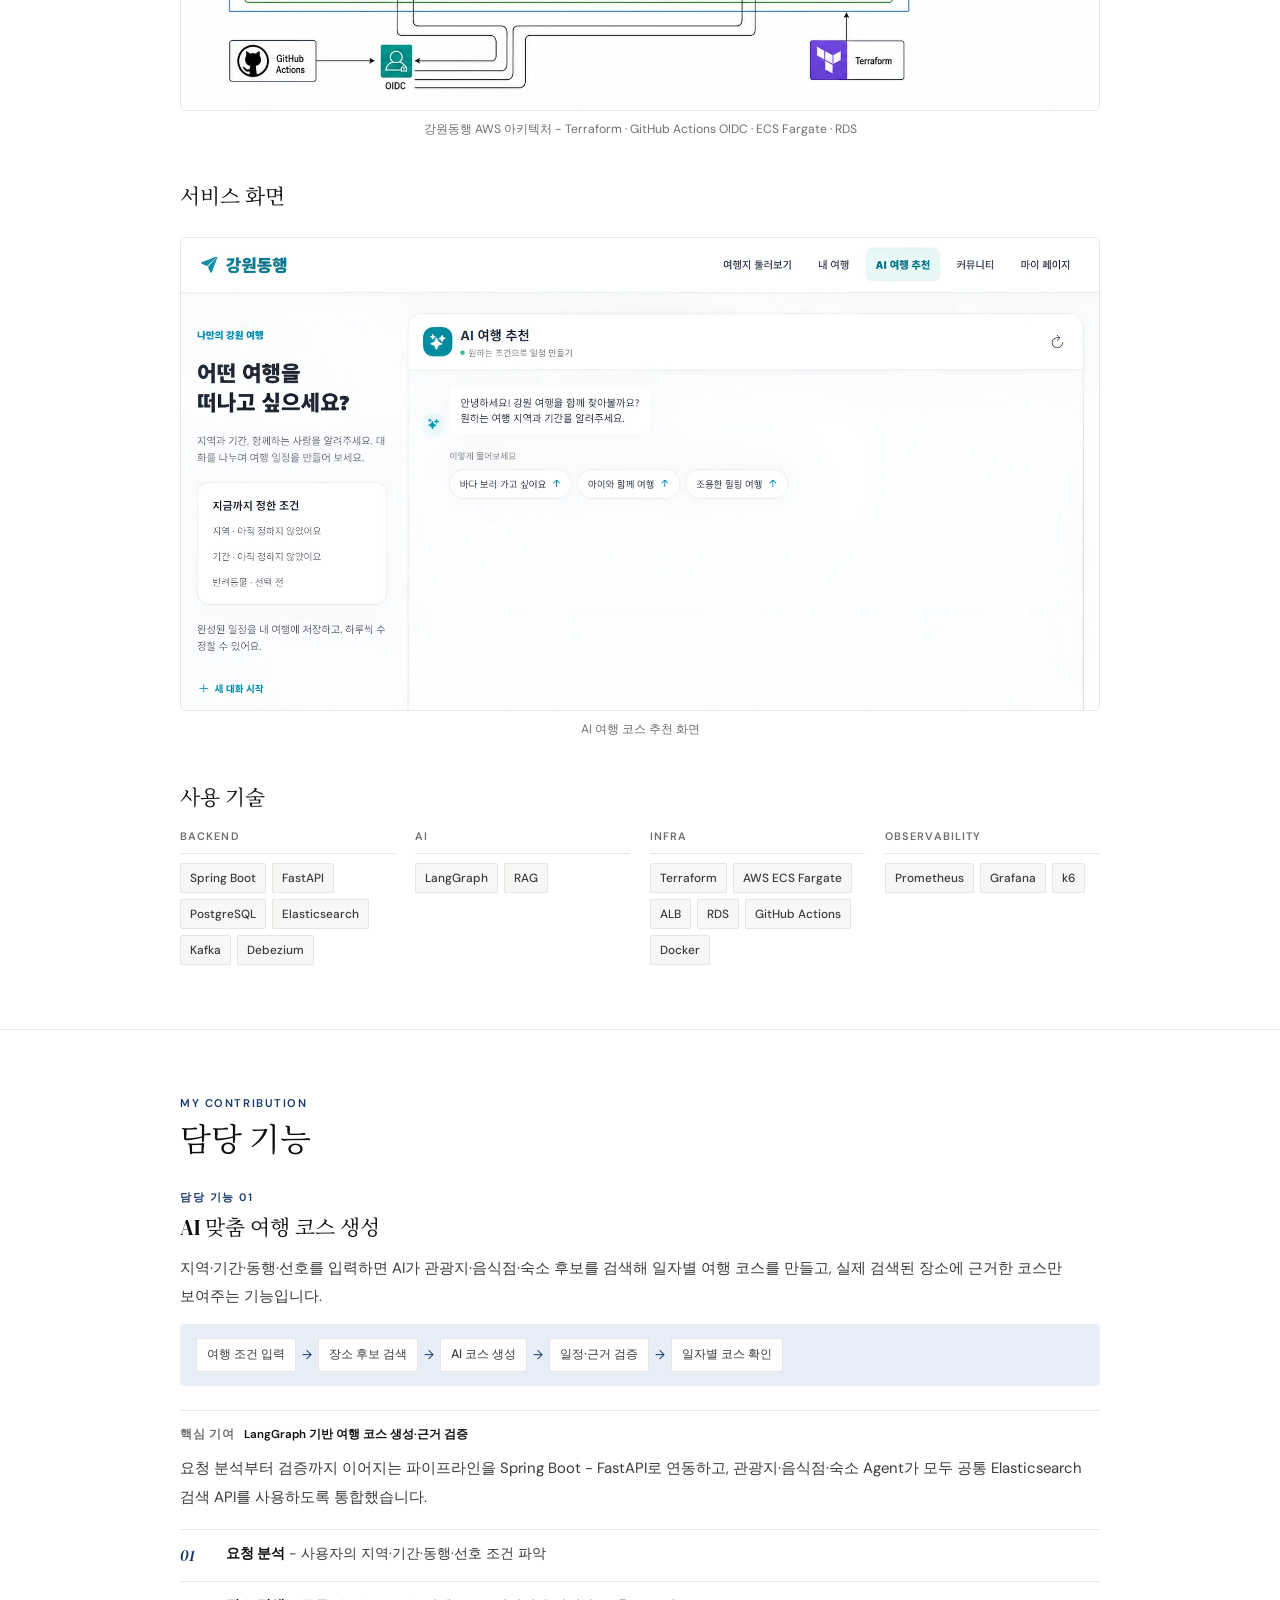
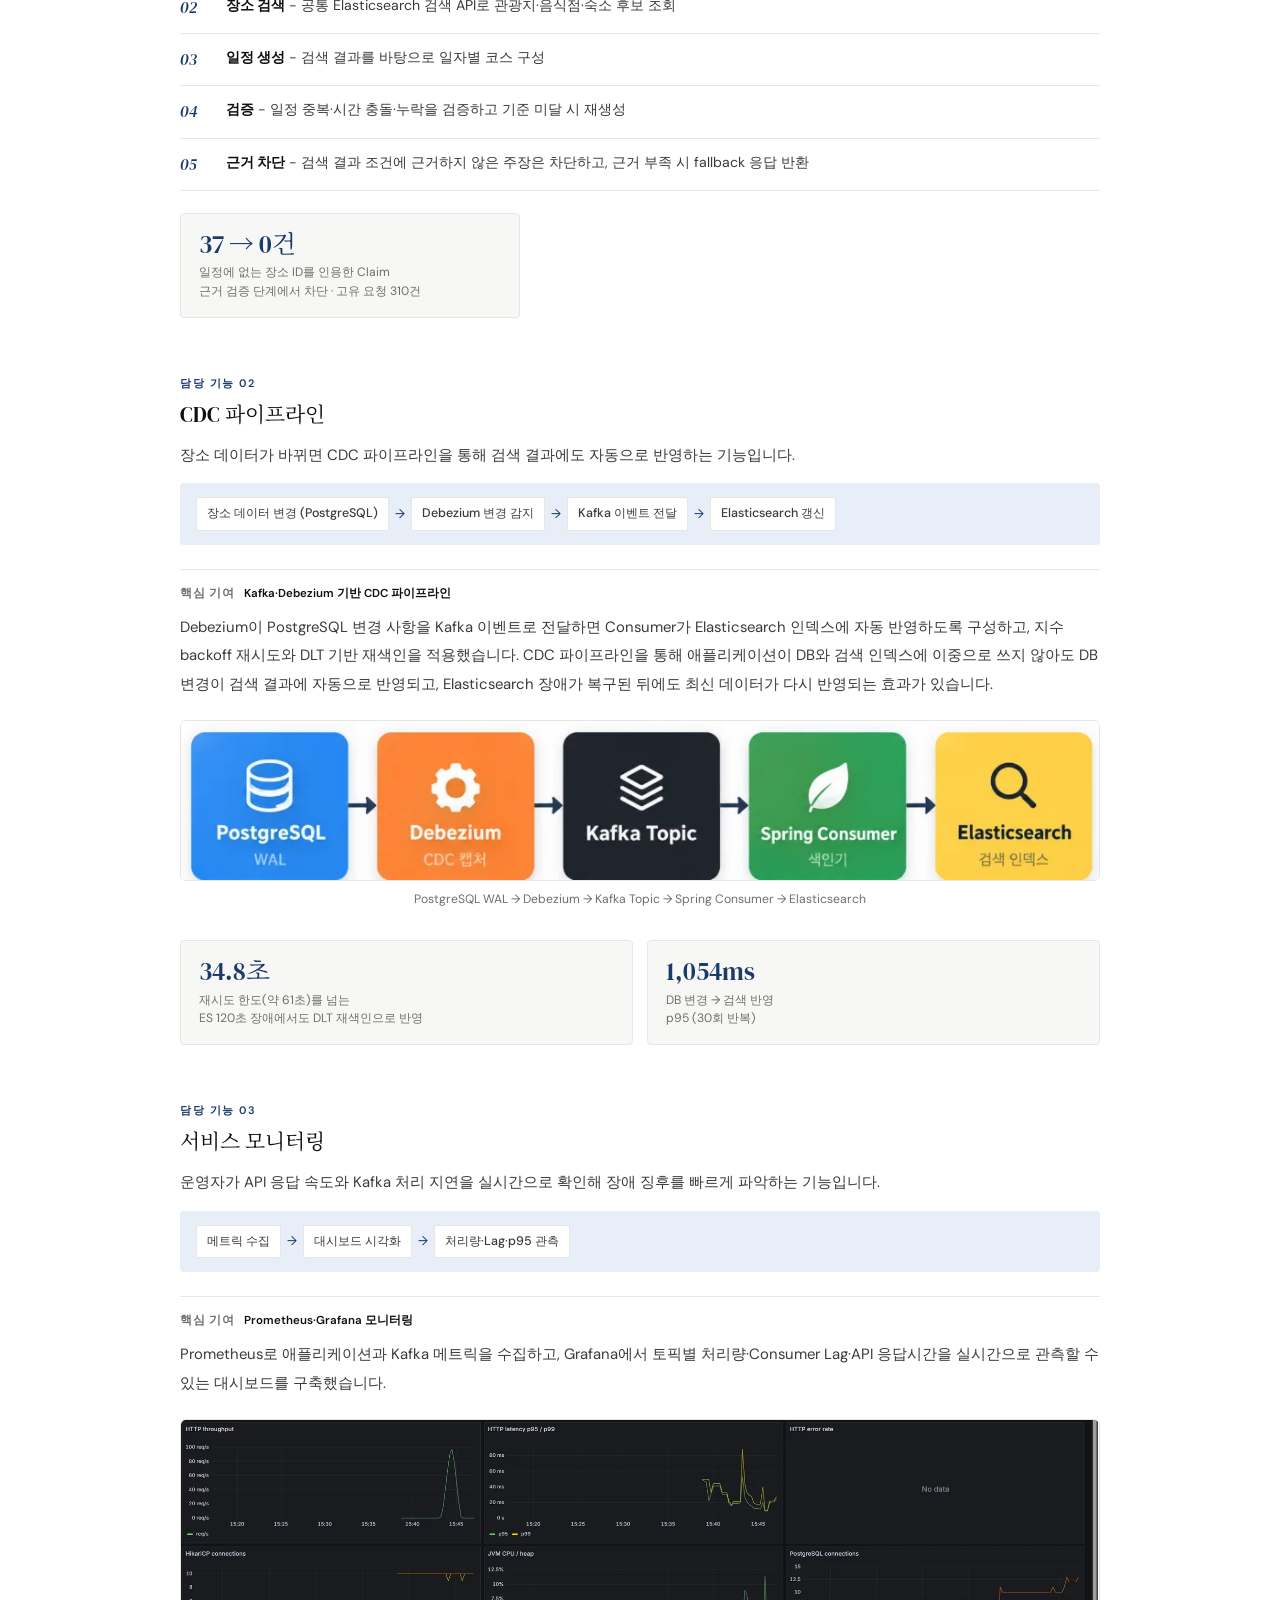
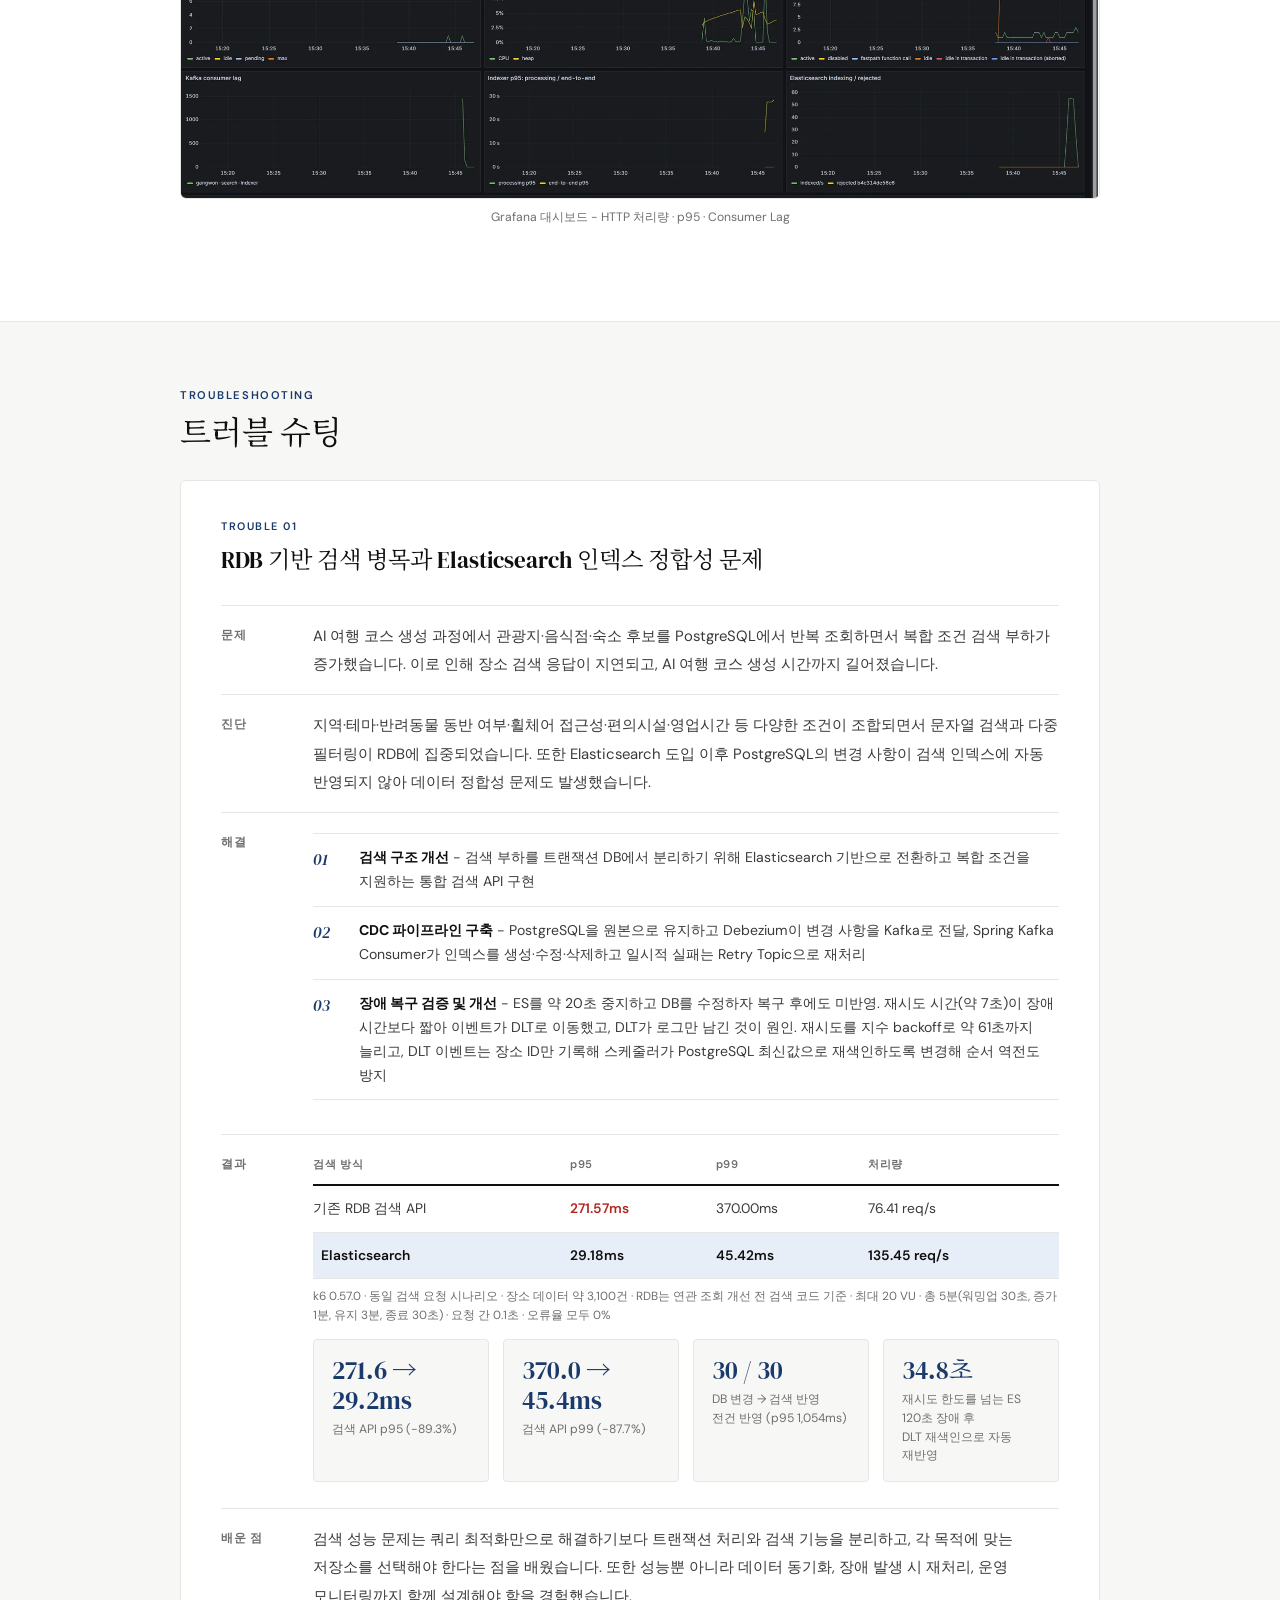
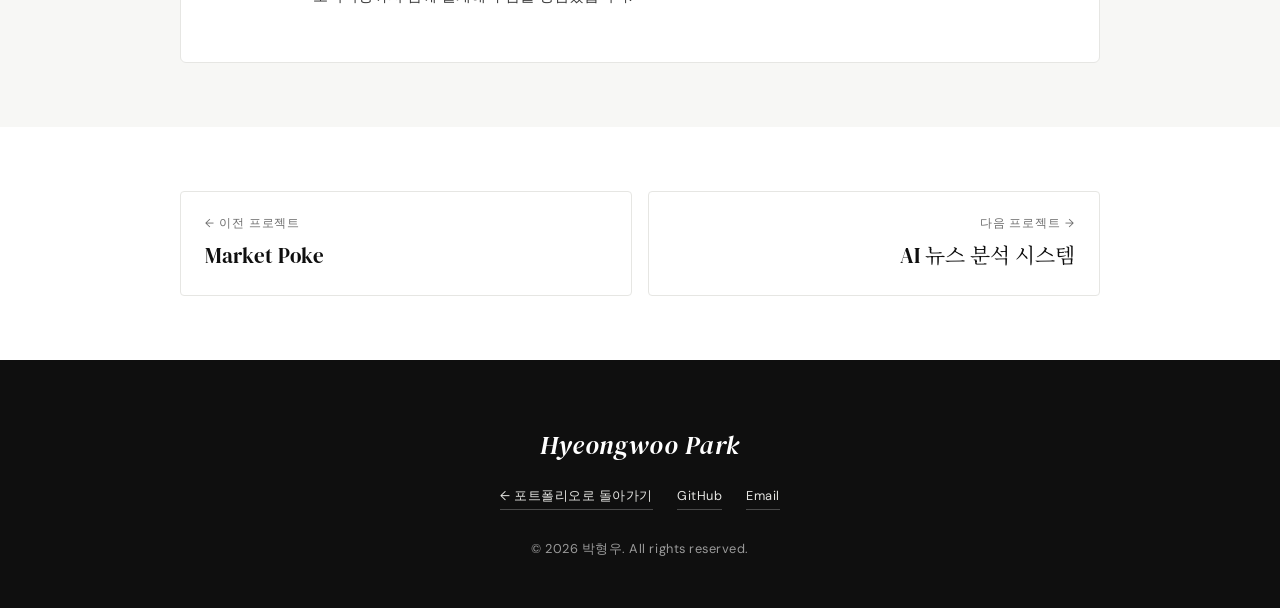
==== commit 84084193: "feat: update porrfoilo" ====
--- a/gangwon.html
+++ b/gangwon.html
@@ -75,6 +75,16 @@
     <h2 class="d-section-title">담당 기능</h2>
     <div class="role-head">
       <div class="role-num">담당 기능 01</div>
+      <h3 class="subhead">AI 맞춤 여행 코스 생성</h3>
+      <p class="role-desc">지역·기간·동행·선호를 입력하면 AI가 관광지·음식점·숙소 후보를 검색해 일자별 여행 코스를 만들고, 실제 검색된 장소에 근거한 코스만 보여주는 기능입니다.</p>
+      <div class="svc-flow"><span>여행 조건 입력</span><b class="arr">→</b><span>장소 후보 검색</span><b class="arr">→</b><span>AI 코스 생성</span><b class="arr">→</b><span>일정·근거 검증</span><b class="arr">→</b><span>일자별 코스 확인</span></div>
+    </div>
+    <div class="contrib-label">핵심 기여<span>LangGraph 기반 여행 코스 생성·근거 검증</span></div>
+    <p class="body-text">요청 분석부터 검증까지 이어지는 파이프라인을 Spring Boot - FastAPI로 연동하고, 관광지·음식점·숙소 Agent가 모두 공통 Elasticsearch 검색 API를 사용하도록 통합했습니다.</p>
+    <div class="flow-steps"><div class="flow-step"><div class="flow-num">01</div><div class="flow-text"><strong>요청 분석</strong> - 사용자의 지역·기간·동행·선호 조건 파악</div></div><div class="flow-step"><div class="flow-num">02</div><div class="flow-text"><strong>장소 검색</strong> - 공통 Elasticsearch 검색 API로 관광지·음식점·숙소 후보 조회</div></div><div class="flow-step"><div class="flow-num">03</div><div class="flow-text"><strong>일정 생성</strong> - 검색 결과를 바탕으로 일자별 코스 구성</div></div><div class="flow-step"><div class="flow-num">04</div><div class="flow-text"><strong>검증</strong> - 일정 중복·시간 충돌·누락을 검증하고 기준 미달 시 재생성</div></div><div class="flow-step"><div class="flow-num">05</div><div class="flow-text"><strong>근거 차단</strong> - 검색 결과 조건에 근거하지 않은 주장은 차단하고, 근거 부족 시 fallback 응답 반환</div></div></div>
+    <div class="stat-row" style="grid-template-columns:repeat(auto-fit,minmax(170px,340px))"><div class="stat-box"><div class="stat-num">37 → 0건</div><div class="stat-label">일정에 없는 장소 ID를 인용한 Claim<br>근거 검증 단계에서 차단 · 고유 요청 310건</div></div></div>
+    <div class="role-head">
+      <div class="role-num">담당 기능 02</div>
       <h3 class="subhead">CDC 파이프라인</h3>
       <p class="role-desc">장소 데이터가 바뀌면 CDC 파이프라인을 통해 검색 결과에도 자동으로 반영하는 기능입니다.</p>
       <div class="svc-flow"><span>장소 데이터 변경 (PostgreSQL)</span><b class="arr">→</b><span>Debezium 변경 감지</span><b class="arr">→</b><span>Kafka 이벤트 전달</span><b class="arr">→</b><span>Elasticsearch 갱신</span></div>
@@ -86,16 +96,6 @@
       <figcaption class="figure-caption">PostgreSQL WAL → Debezium → Kafka Topic → Spring Consumer → Elasticsearch</figcaption>
     </figure>
     <div class="stat-row"><div class="stat-box"><div class="stat-num">34.8초</div><div class="stat-label">재시도 한도(약 61초)를 넘는<br>ES 120초 장애에서도 DLT 재색인으로 반영</div></div><div class="stat-box"><div class="stat-num">1,054ms</div><div class="stat-label">DB 변경 → 검색 반영<br>p95 (30회 반복)</div></div></div>
-    <div class="role-head">
-      <div class="role-num">담당 기능 02</div>
-      <h3 class="subhead">AI 맞춤 여행 코스 생성</h3>
-      <p class="role-desc">지역·기간·동행·선호를 입력하면 AI가 관광지·음식점·숙소 후보를 검색해 일자별 여행 코스를 만들고, 실제 검색된 장소에 근거한 코스만 보여주는 기능입니다.</p>
-      <div class="svc-flow"><span>여행 조건 입력</span><b class="arr">→</b><span>장소 후보 검색</span><b class="arr">→</b><span>AI 코스 생성</span><b class="arr">→</b><span>일정·근거 검증</span><b class="arr">→</b><span>일자별 코스 확인</span></div>
-    </div>
-    <div class="contrib-label">핵심 기여<span>LangGraph 기반 여행 코스 생성·근거 검증</span></div>
-    <p class="body-text">요청 분석부터 검증까지 이어지는 파이프라인을 Spring Boot - FastAPI로 연동하고, 관광지·음식점·숙소 Agent가 모두 공통 Elasticsearch 검색 API를 사용하도록 통합했습니다.</p>
-    <div class="flow-steps"><div class="flow-step"><div class="flow-num">01</div><div class="flow-text"><strong>요청 분석</strong> - 사용자의 지역·기간·동행·선호 조건 파악</div></div><div class="flow-step"><div class="flow-num">02</div><div class="flow-text"><strong>장소 검색</strong> - 공통 Elasticsearch 검색 API로 관광지·음식점·숙소 후보 조회</div></div><div class="flow-step"><div class="flow-num">03</div><div class="flow-text"><strong>일정 생성</strong> - 검색 결과를 바탕으로 일자별 코스 구성</div></div><div class="flow-step"><div class="flow-num">04</div><div class="flow-text"><strong>검증</strong> - 일정 중복·시간 충돌·누락을 검증하고 기준 미달 시 재생성</div></div><div class="flow-step"><div class="flow-num">05</div><div class="flow-text"><strong>근거 차단</strong> - 검색 결과 조건에 근거하지 않은 주장은 차단하고, 근거 부족 시 fallback 응답 반환</div></div></div>
-    <div class="stat-row" style="grid-template-columns:repeat(auto-fit,minmax(170px,340px))"><div class="stat-box"><div class="stat-num">37 → 0건</div><div class="stat-label">일정에 없는 장소 ID를 인용한 Claim<br>근거 검증 단계에서 차단 · 고유 요청 310건</div></div></div>
     <div class="role-head">
       <div class="role-num">담당 기능 03</div>
       <h3 class="subhead">서비스 모니터링</h3>
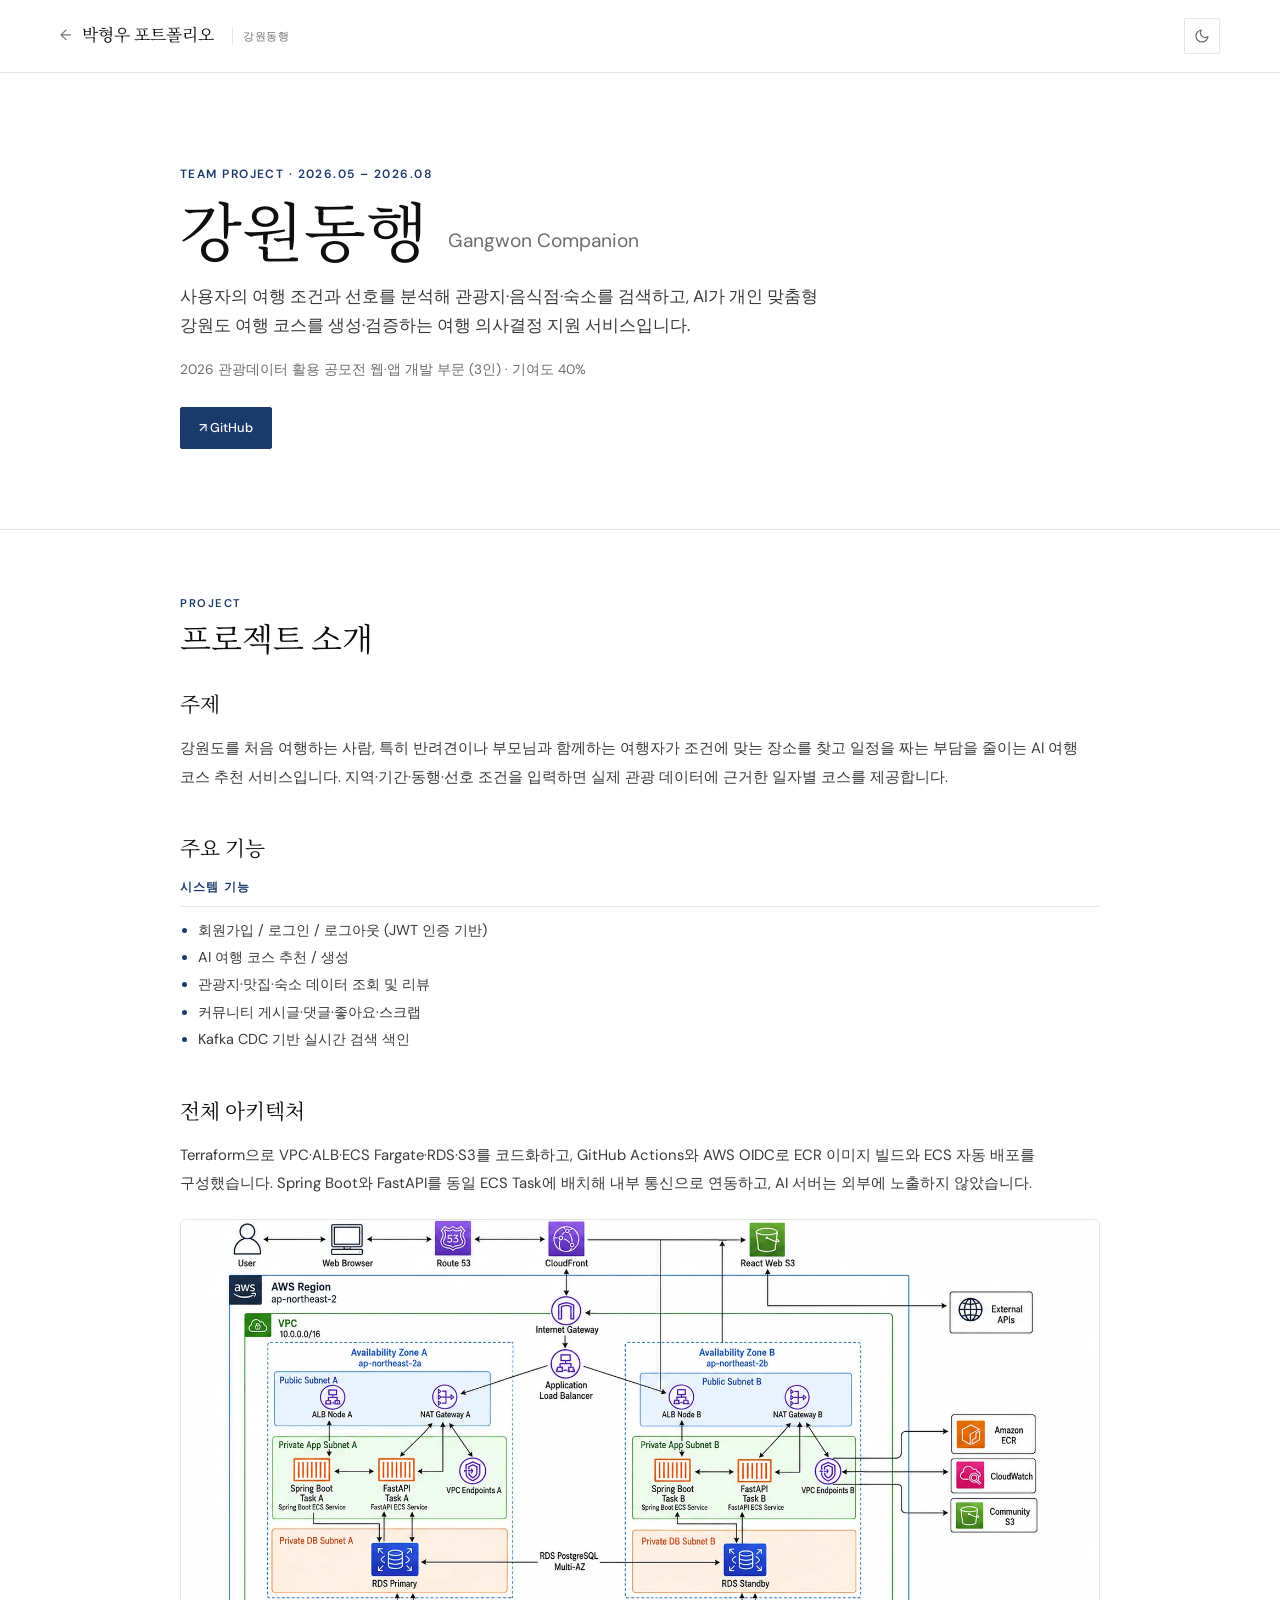
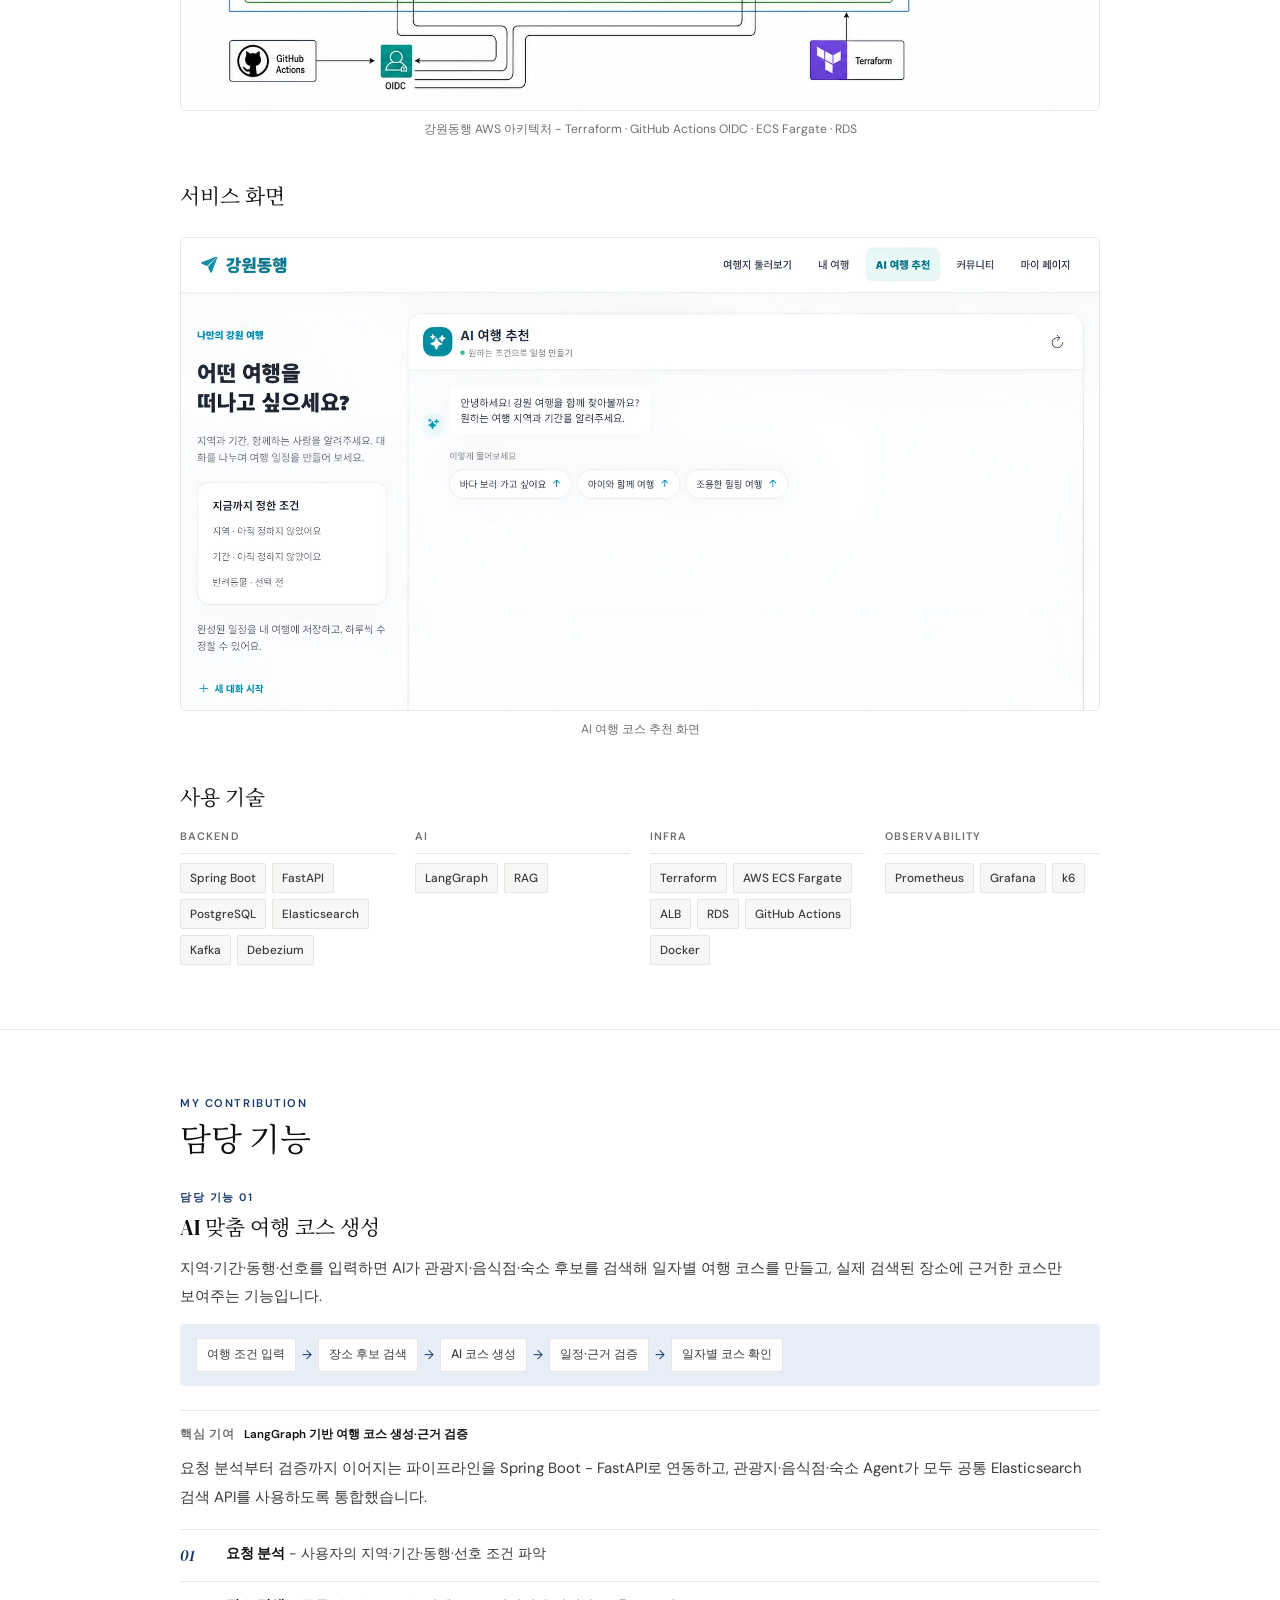
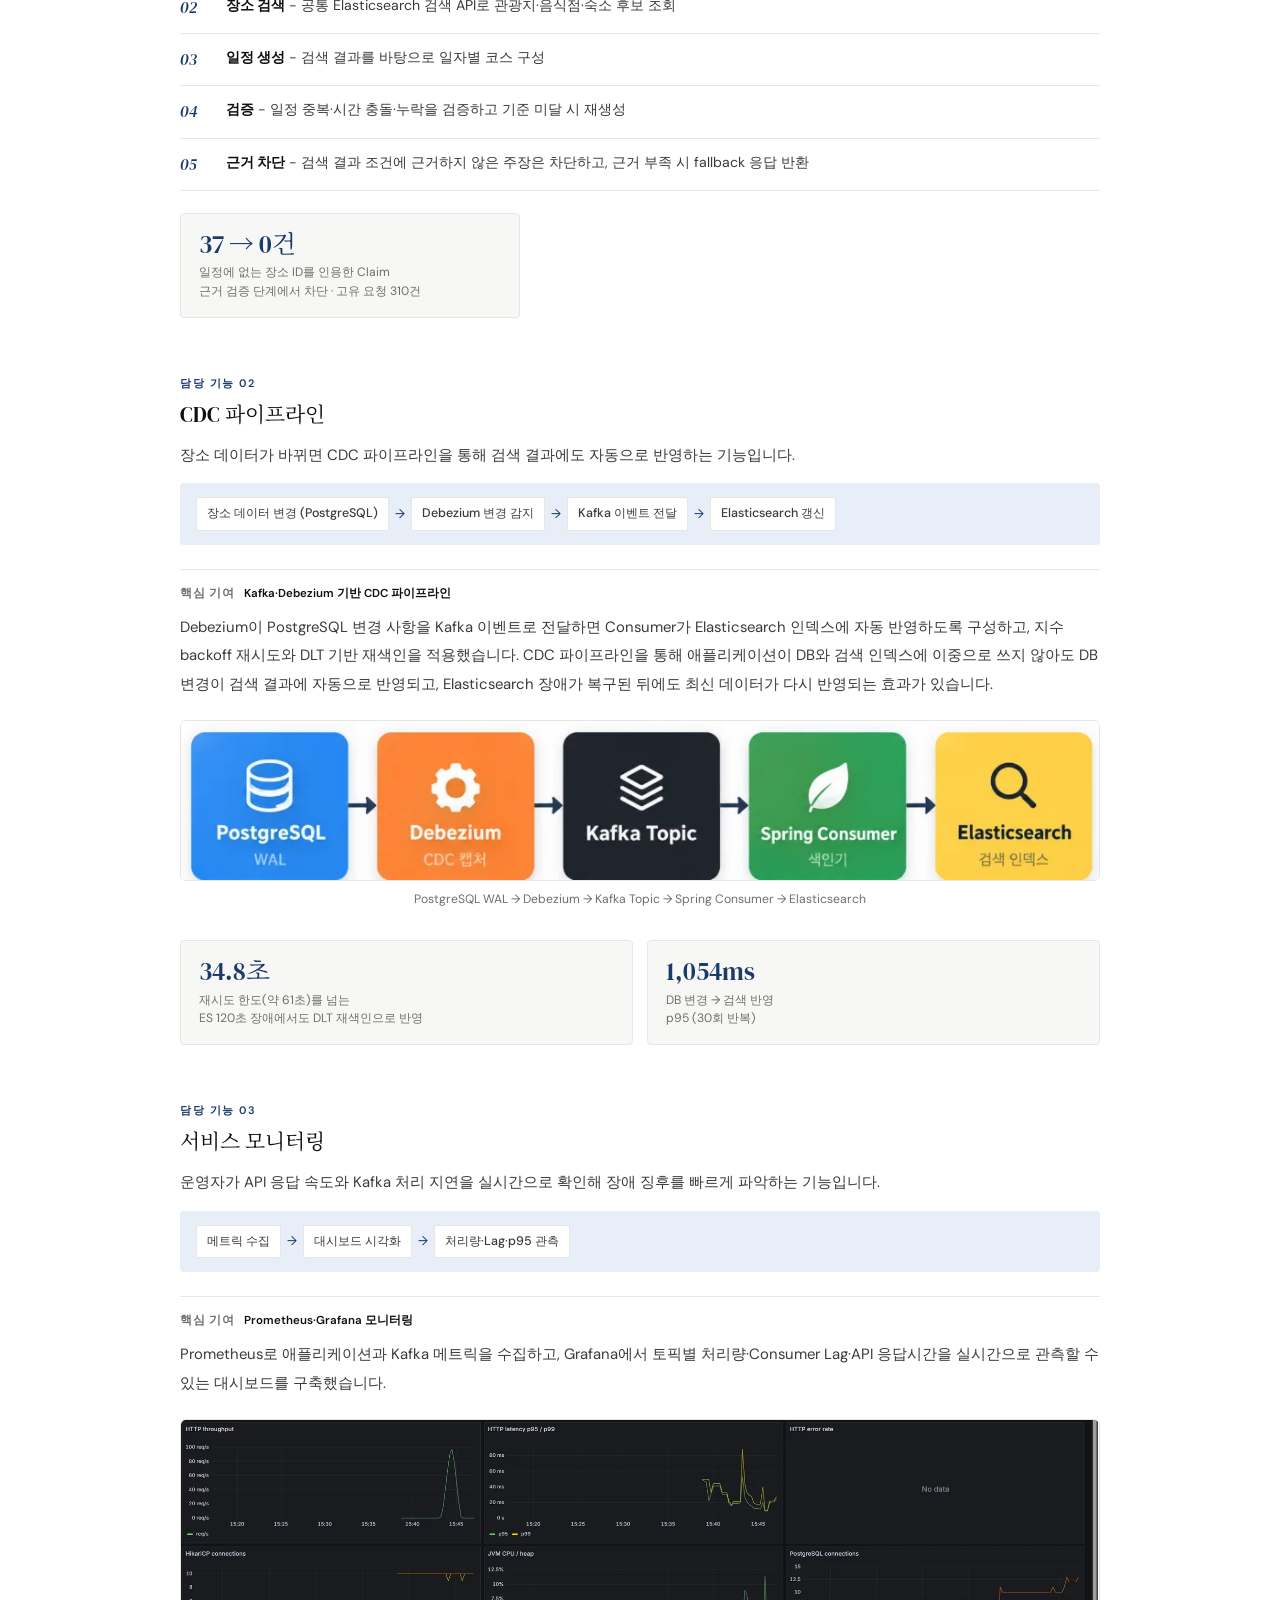
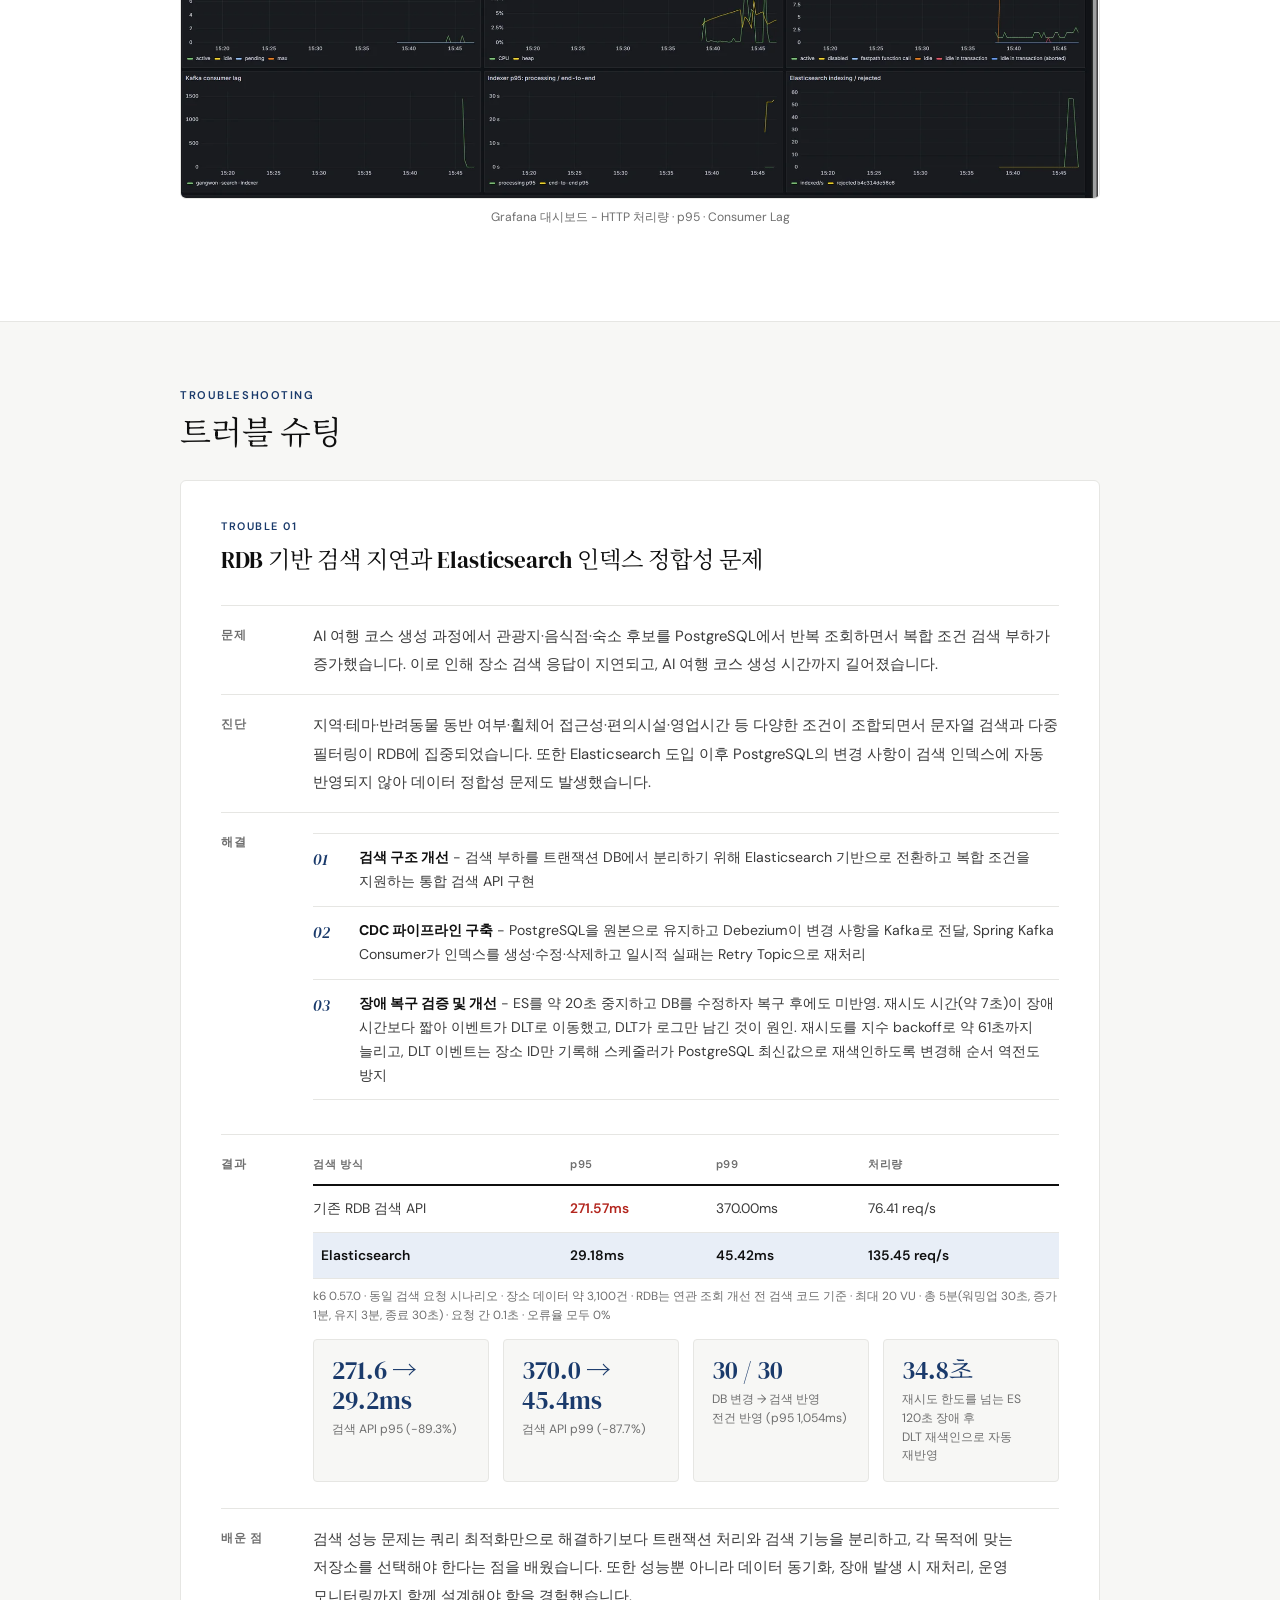
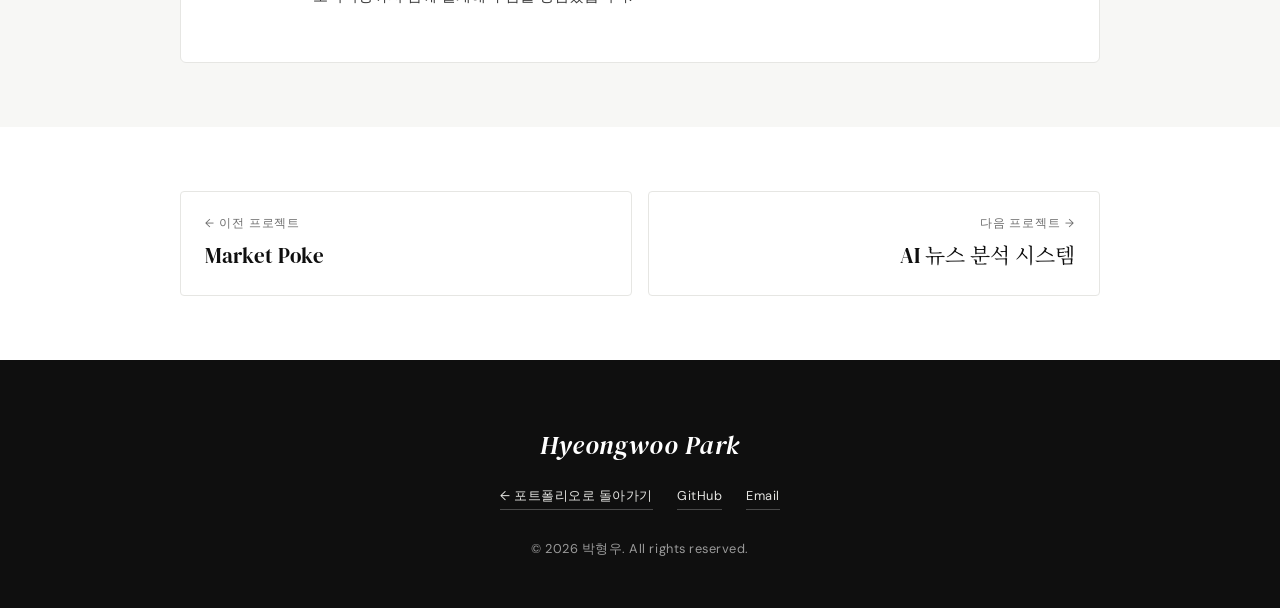
==== commit 44448042: "feat: update portfoilo" ====
--- a/gangwon.html
+++ b/gangwon.html
@@ -117,7 +117,7 @@
     <h2 class="d-section-title">트러블 슈팅</h2>
     <article class="trouble-card">
     <div class="trouble-num">Trouble 01</div>
-    <h3 class="subhead">RDB 기반 검색 병목과 Elasticsearch 인덱스 정합성 문제</h3>
+    <h3 class="subhead">RDB 기반 검색 지연과 Elasticsearch 인덱스 정합성 문제</h3>
     <div class="ts-block"><div class="ts-tag">문제</div><p class="body-text">AI 여행 코스 생성 과정에서 관광지·음식점·숙소 후보를 PostgreSQL에서 반복 조회하면서 복합 조건 검색 부하가 증가했습니다. 이로 인해 장소 검색 응답이 지연되고, AI 여행 코스 생성 시간까지 길어졌습니다.</p></div>
     <div class="ts-block"><div class="ts-tag">진단</div><p class="body-text">지역·테마·반려동물 동반 여부·휠체어 접근성·편의시설·영업시간 등 다양한 조건이 조합되면서 문자열 검색과 다중 필터링이 RDB에 집중되었습니다. 또한 Elasticsearch 도입 이후 PostgreSQL의 변경 사항이 검색 인덱스에 자동 반영되지 않아 데이터 정합성 문제도 발생했습니다.</p></div>
     <div class="ts-block"><div class="ts-tag">해결</div><div>
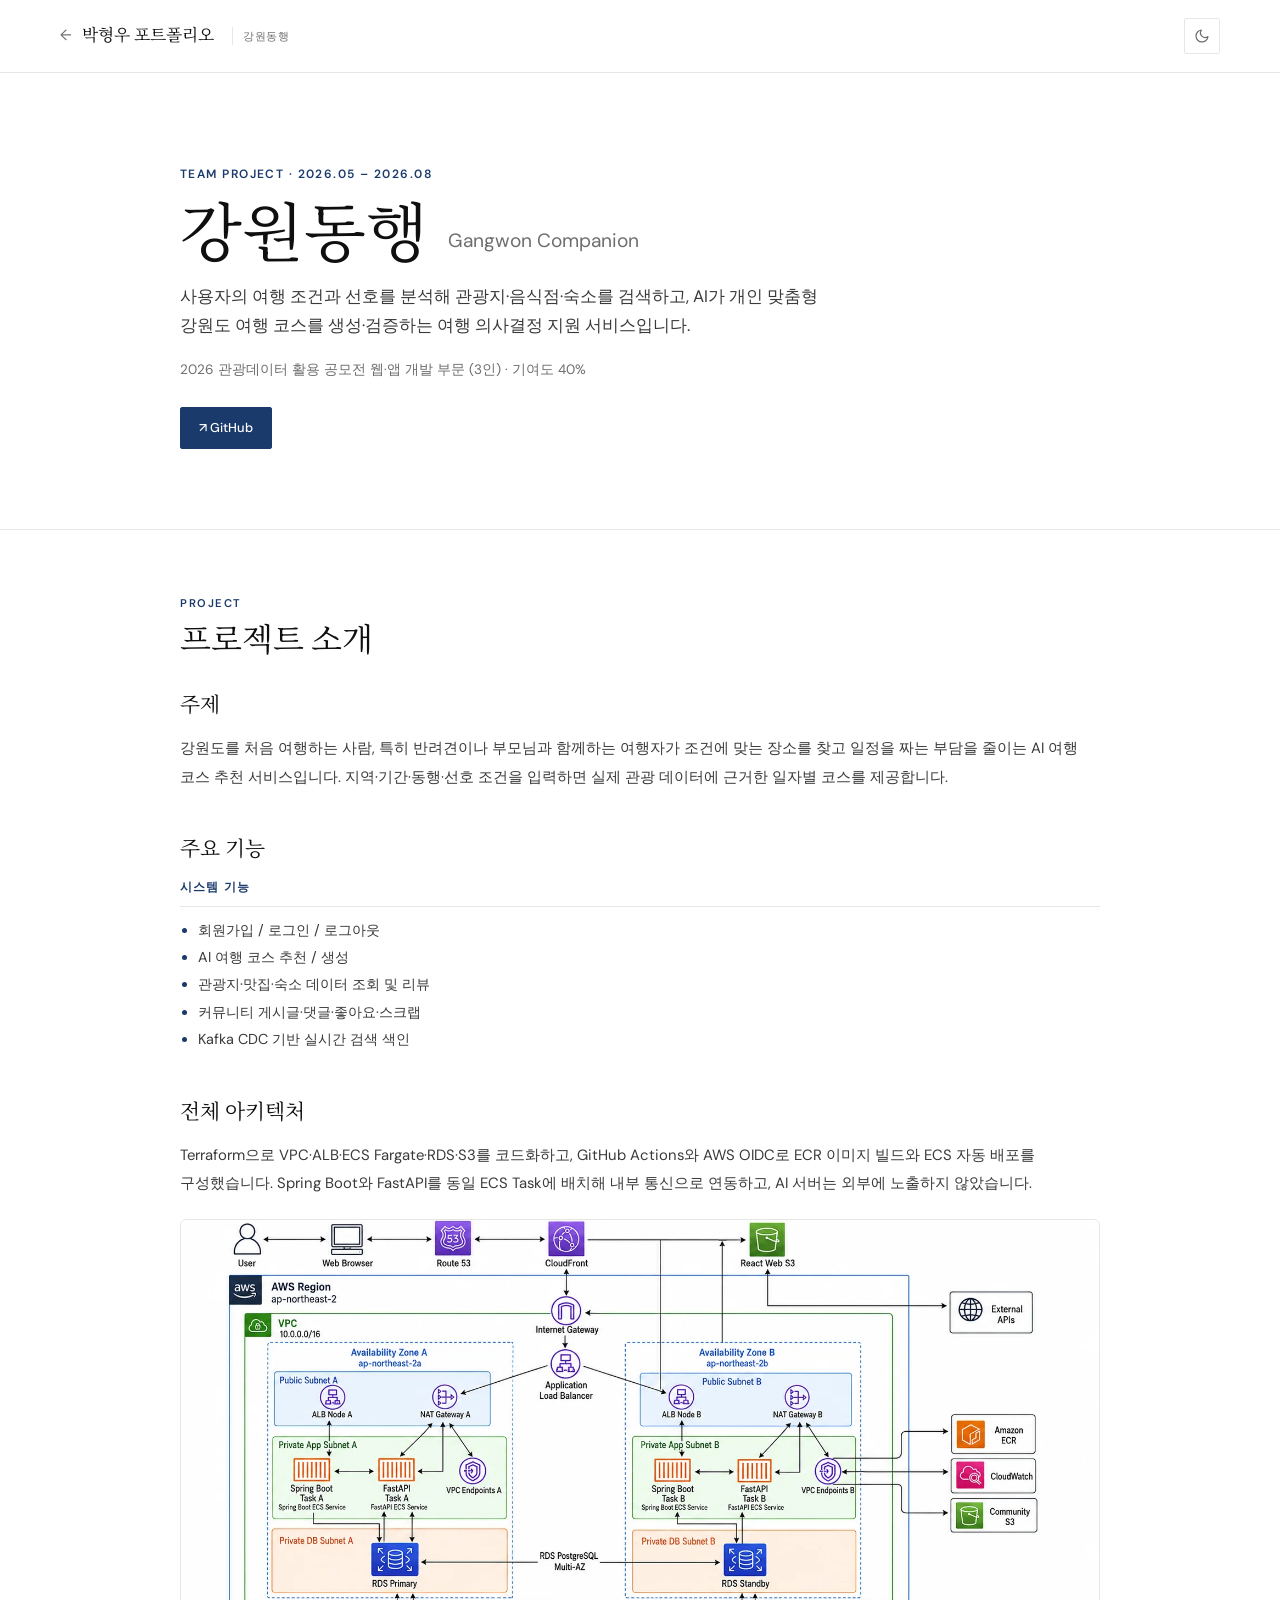
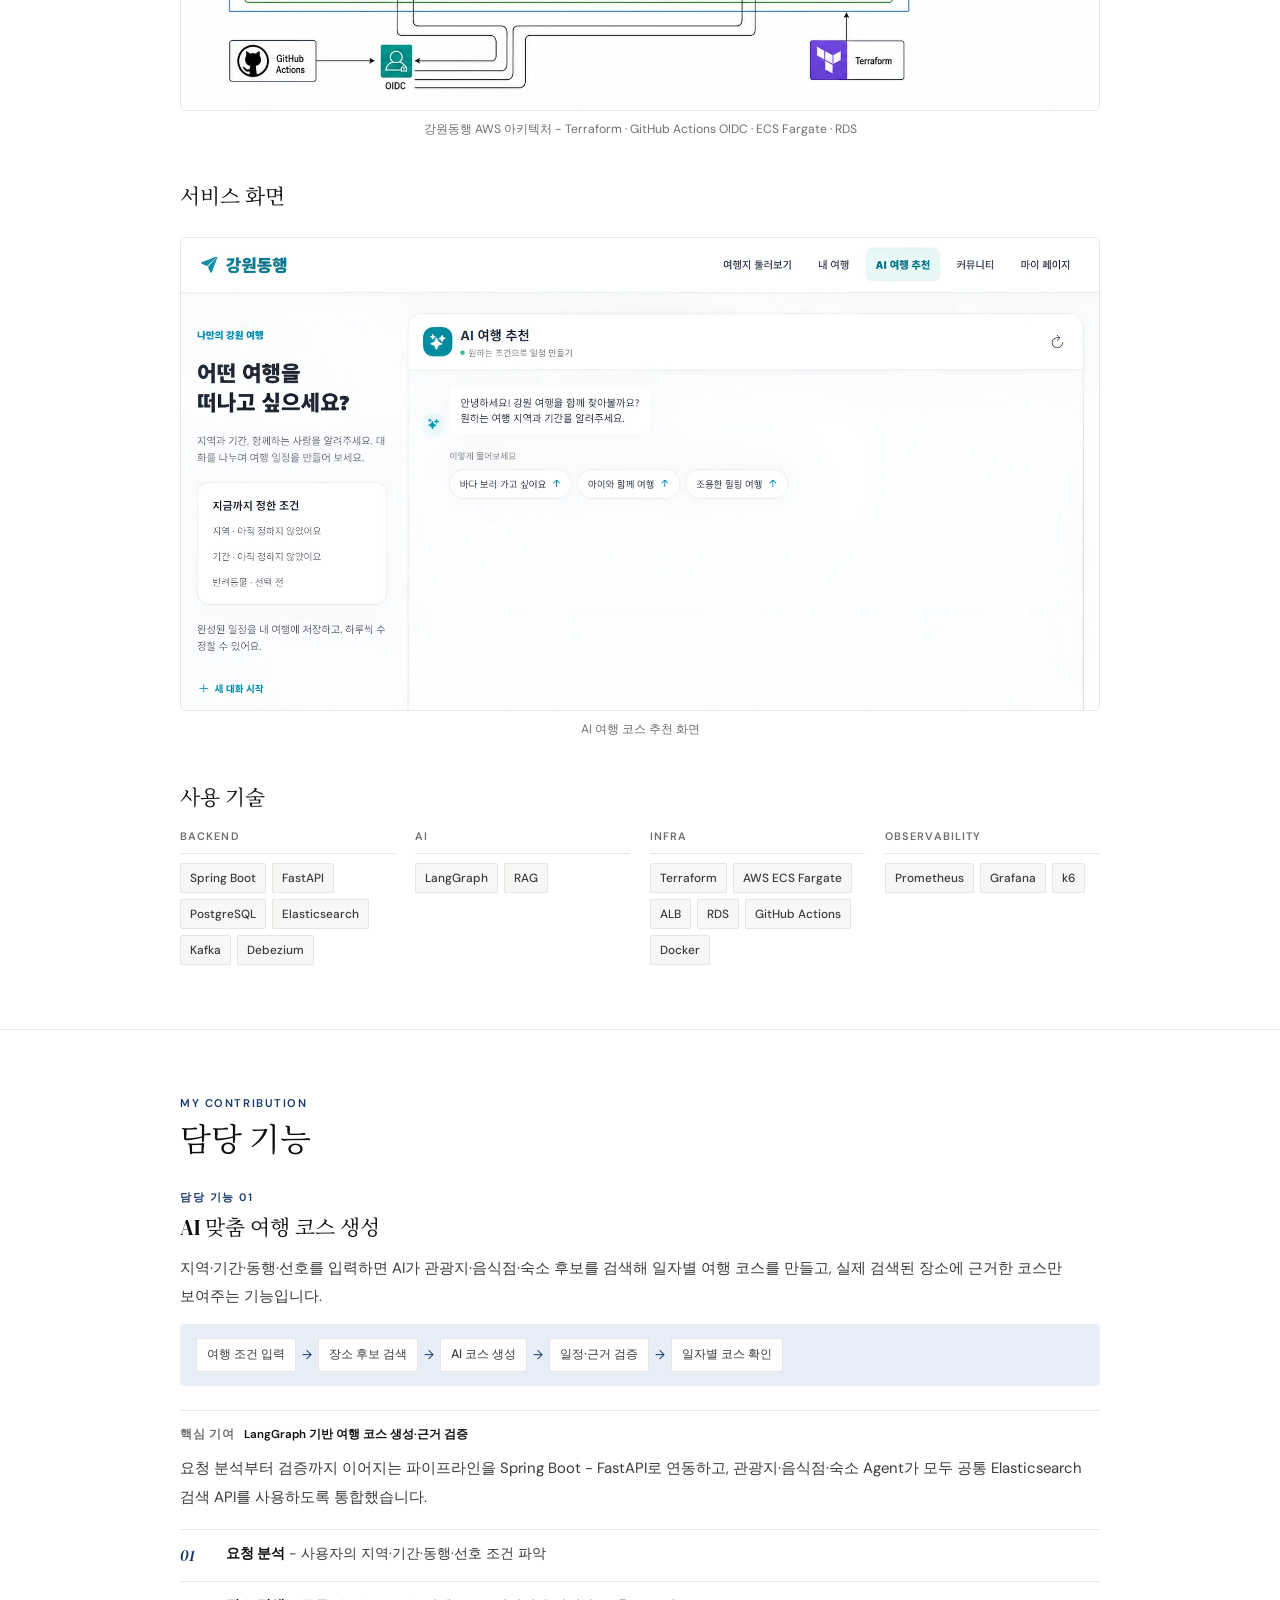
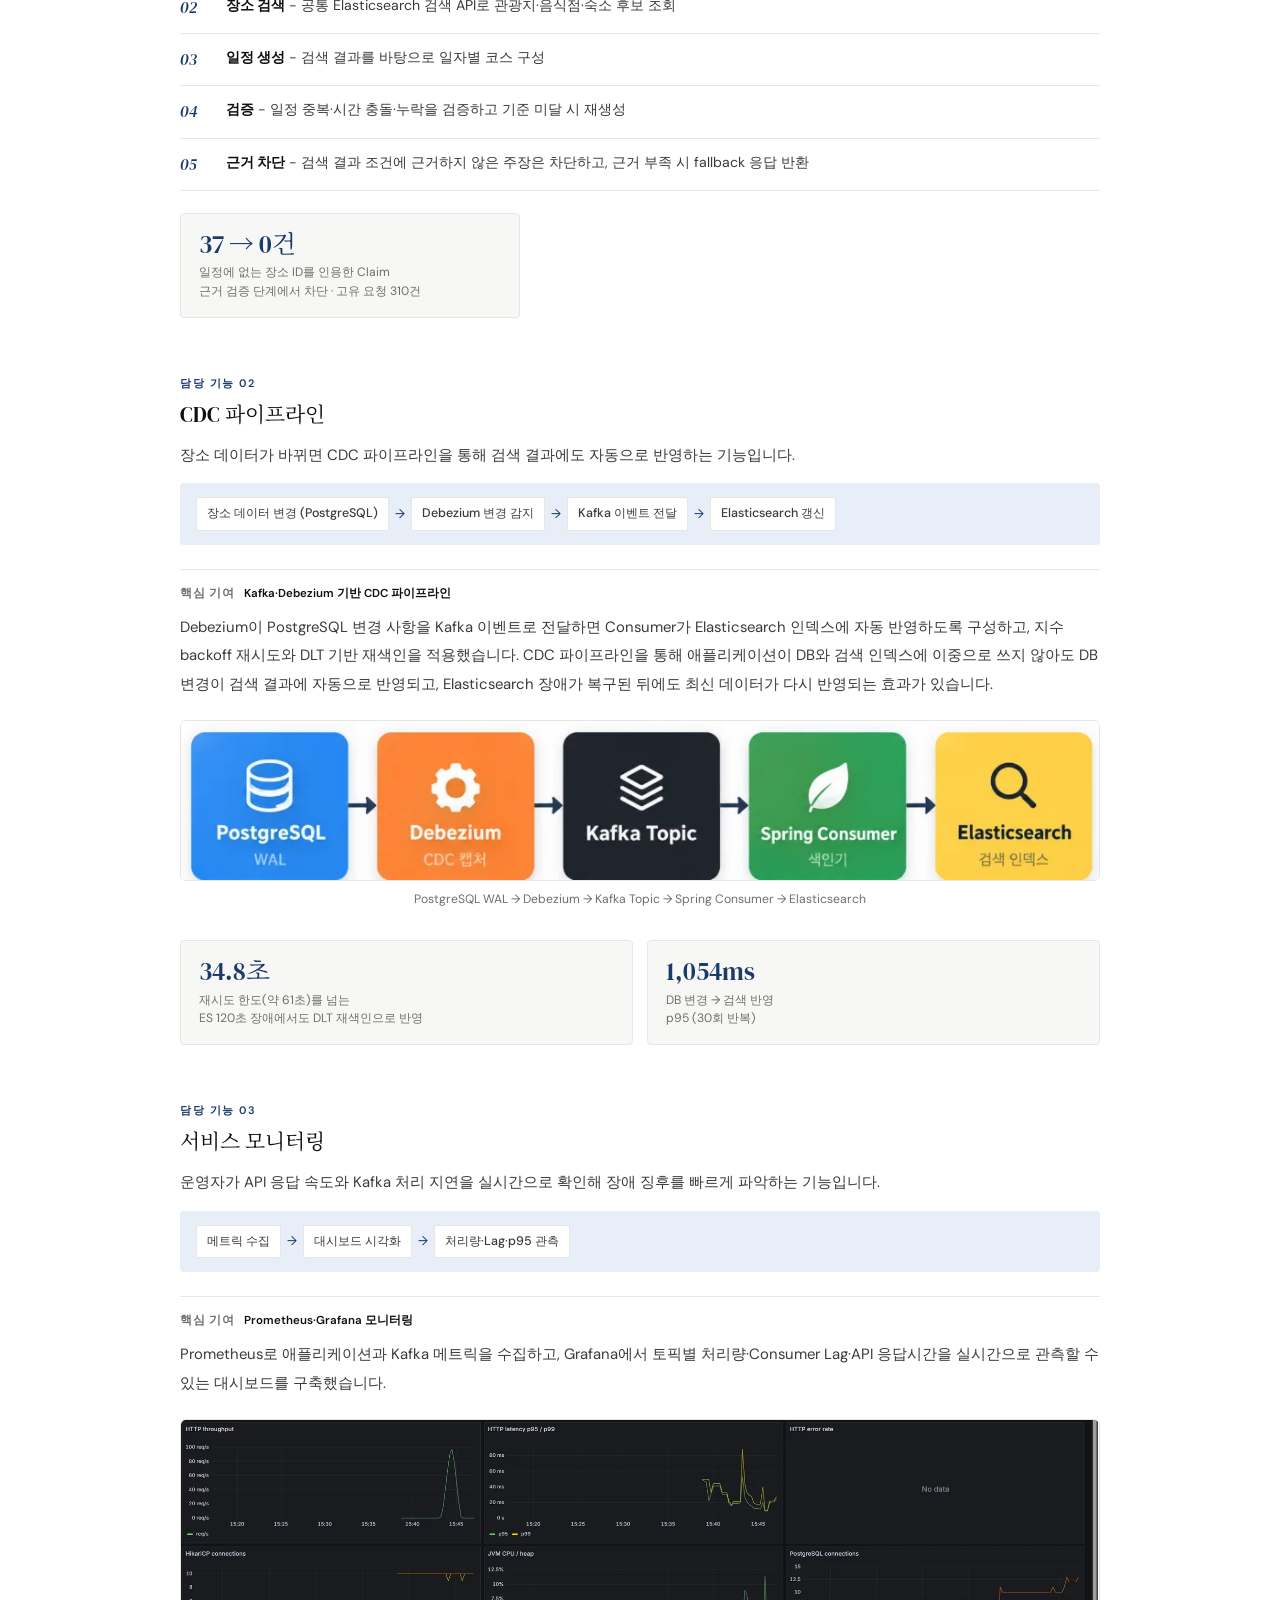
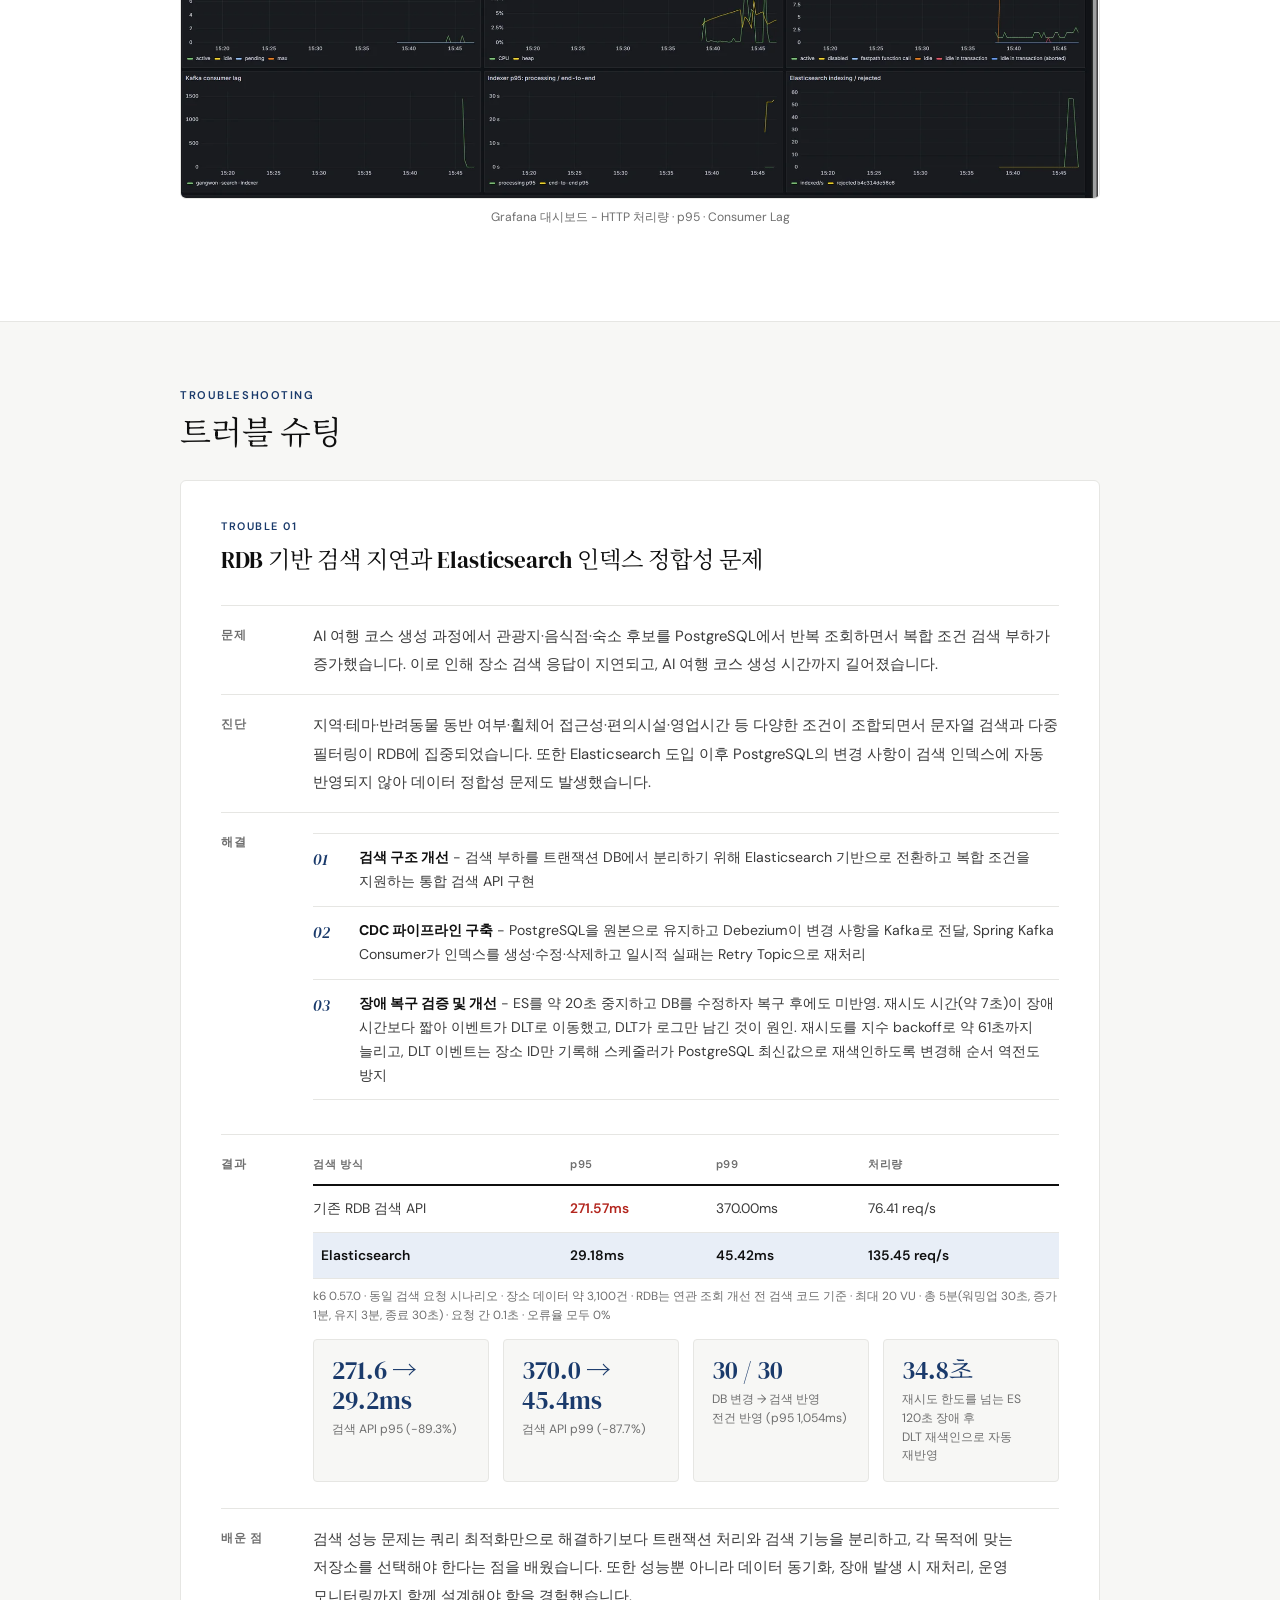
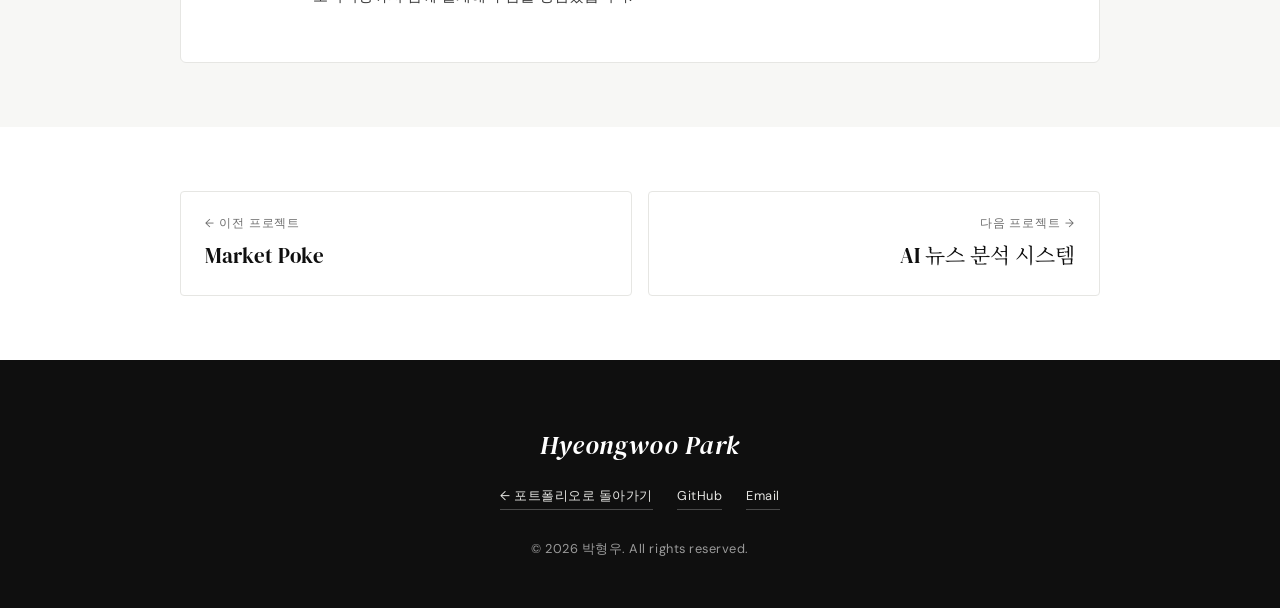
==== commit f944d526: "feat: update portfoilo" ====
--- a/gangwon.html
+++ b/gangwon.html
@@ -52,7 +52,7 @@
     <h3 class="subhead">주제</h3>
     <p class="body-text">강원도를 처음 여행하는 사람, 특히 반려견이나 부모님과 함께하는 여행자가 조건에 맞는 장소를 찾고 일정을 짜는 부담을 줄이는 AI 여행 코스 추천 서비스입니다. 지역·기간·동행·선호 조건을 입력하면 실제 관광 데이터에 근거한 일자별 코스를 제공합니다.</p>
     <h3 class="subhead">주요 기능</h3>
-    <div class="feats"><div class="feat-col"><h4>시스템 기능</h4><ul><li>회원가입 / 로그인 / 로그아웃 (JWT 인증 기반)</li><li>AI 여행 코스 추천 / 생성</li><li>관광지·맛집·숙소 데이터 조회 및 리뷰</li><li>커뮤니티 게시글·댓글·좋아요·스크랩</li><li>Kafka CDC 기반 실시간 검색 색인</li></ul></div></div>
+    <div class="feats"><div class="feat-col"><h4>시스템 기능</h4><ul><li>회원가입 / 로그인 / 로그아웃</li><li>AI 여행 코스 추천 / 생성</li><li>관광지·맛집·숙소 데이터 조회 및 리뷰</li><li>커뮤니티 게시글·댓글·좋아요·스크랩</li><li>Kafka CDC 기반 실시간 검색 색인</li></ul></div></div>
     <h3 class="subhead">전체 아키텍처</h3>
     <p class="body-text">Terraform으로 VPC·ALB·ECS Fargate·RDS·S3를 코드화하고, GitHub Actions와 AWS OIDC로 ECR 이미지 빌드와 ECS 자동 배포를 구성했습니다. Spring Boot와 FastAPI를 동일 ECS Task에 배치해 내부 통신으로 연동하고, AI 서버는 외부에 노출하지 않았습니다.</p>
     <figure class="figure">
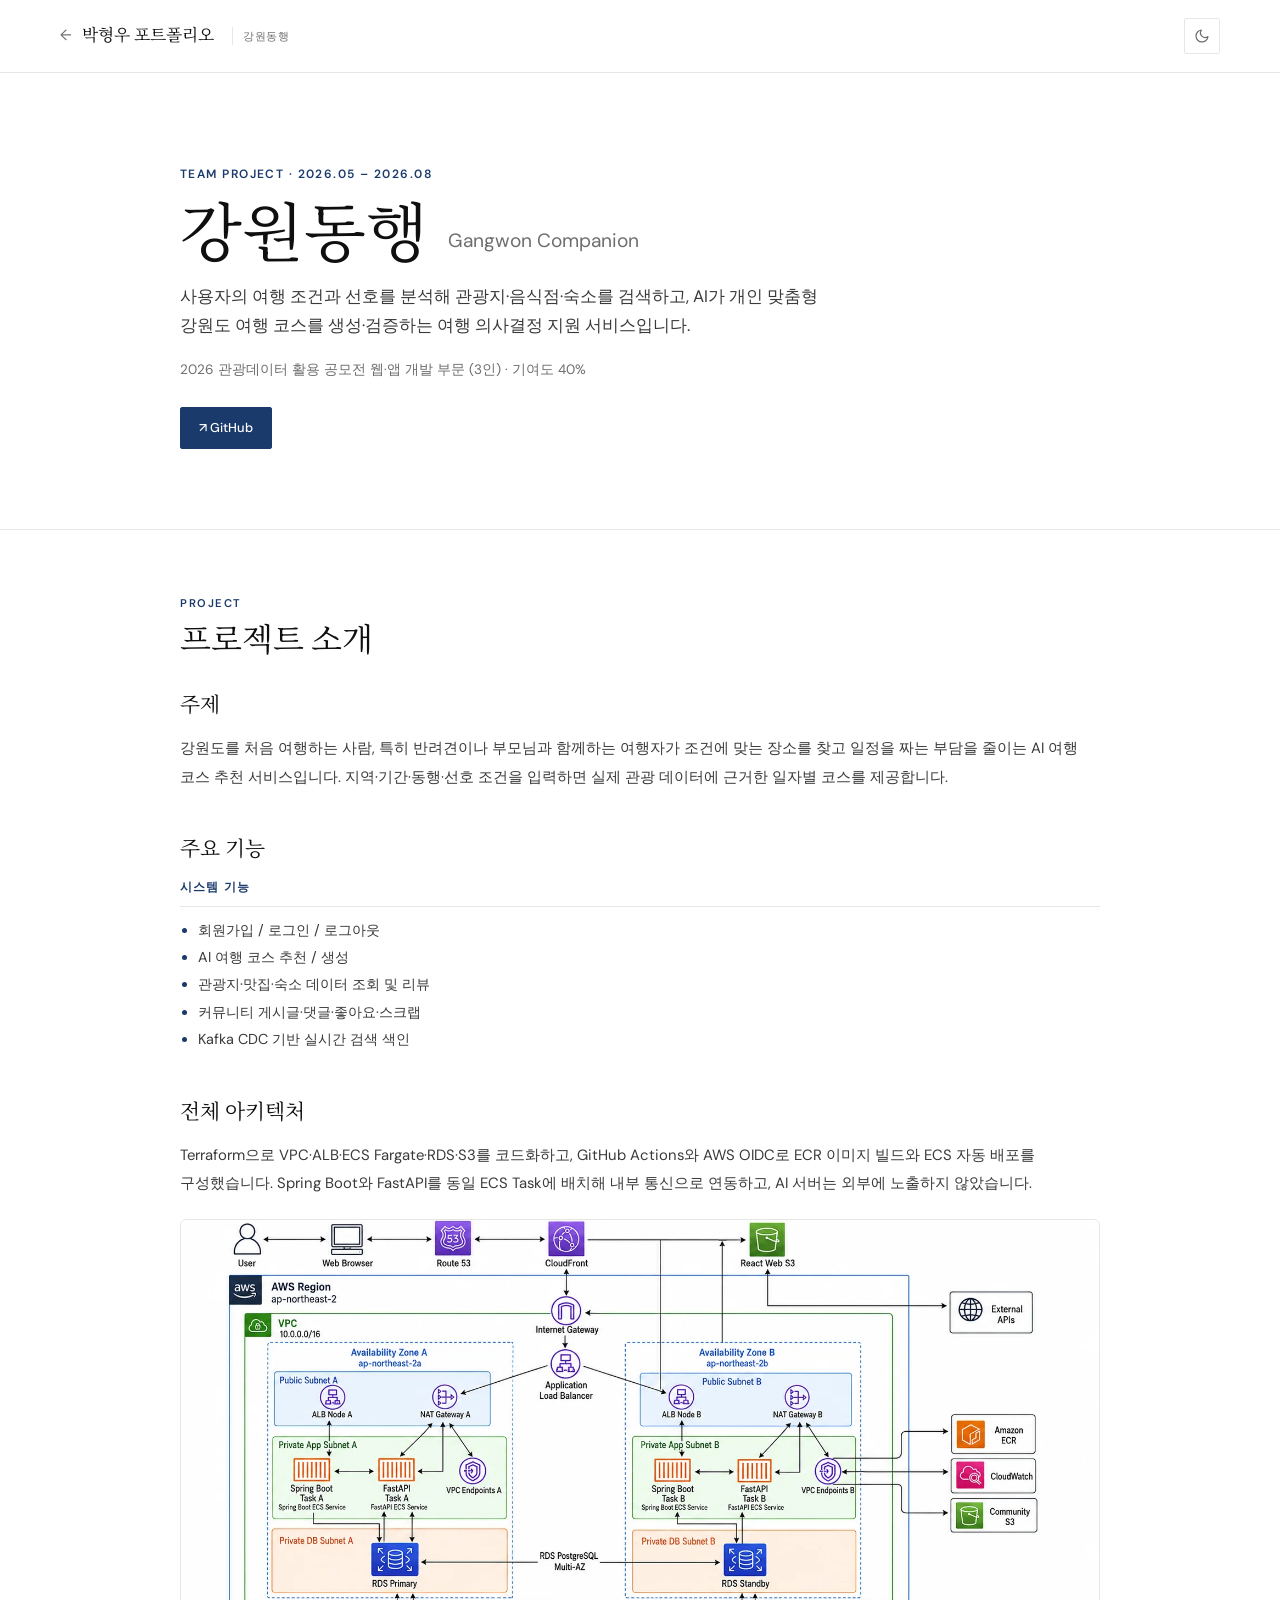
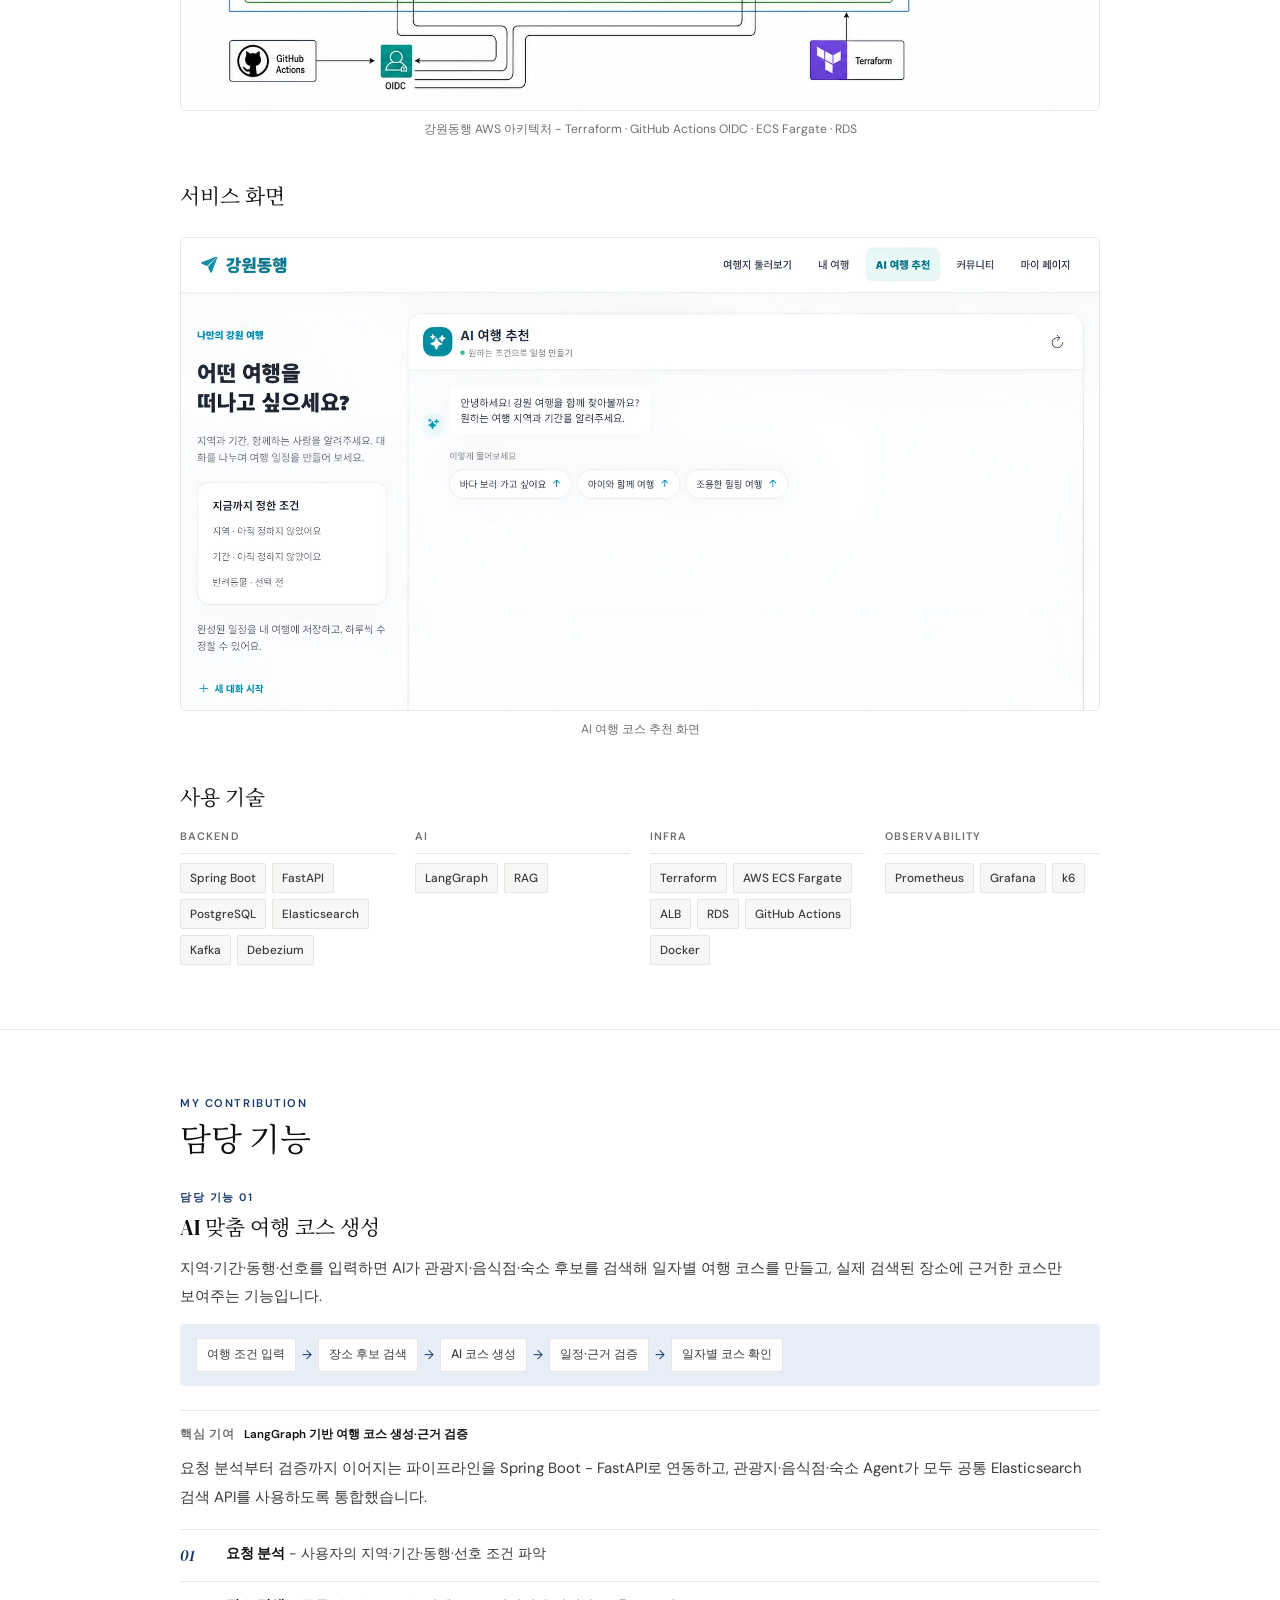
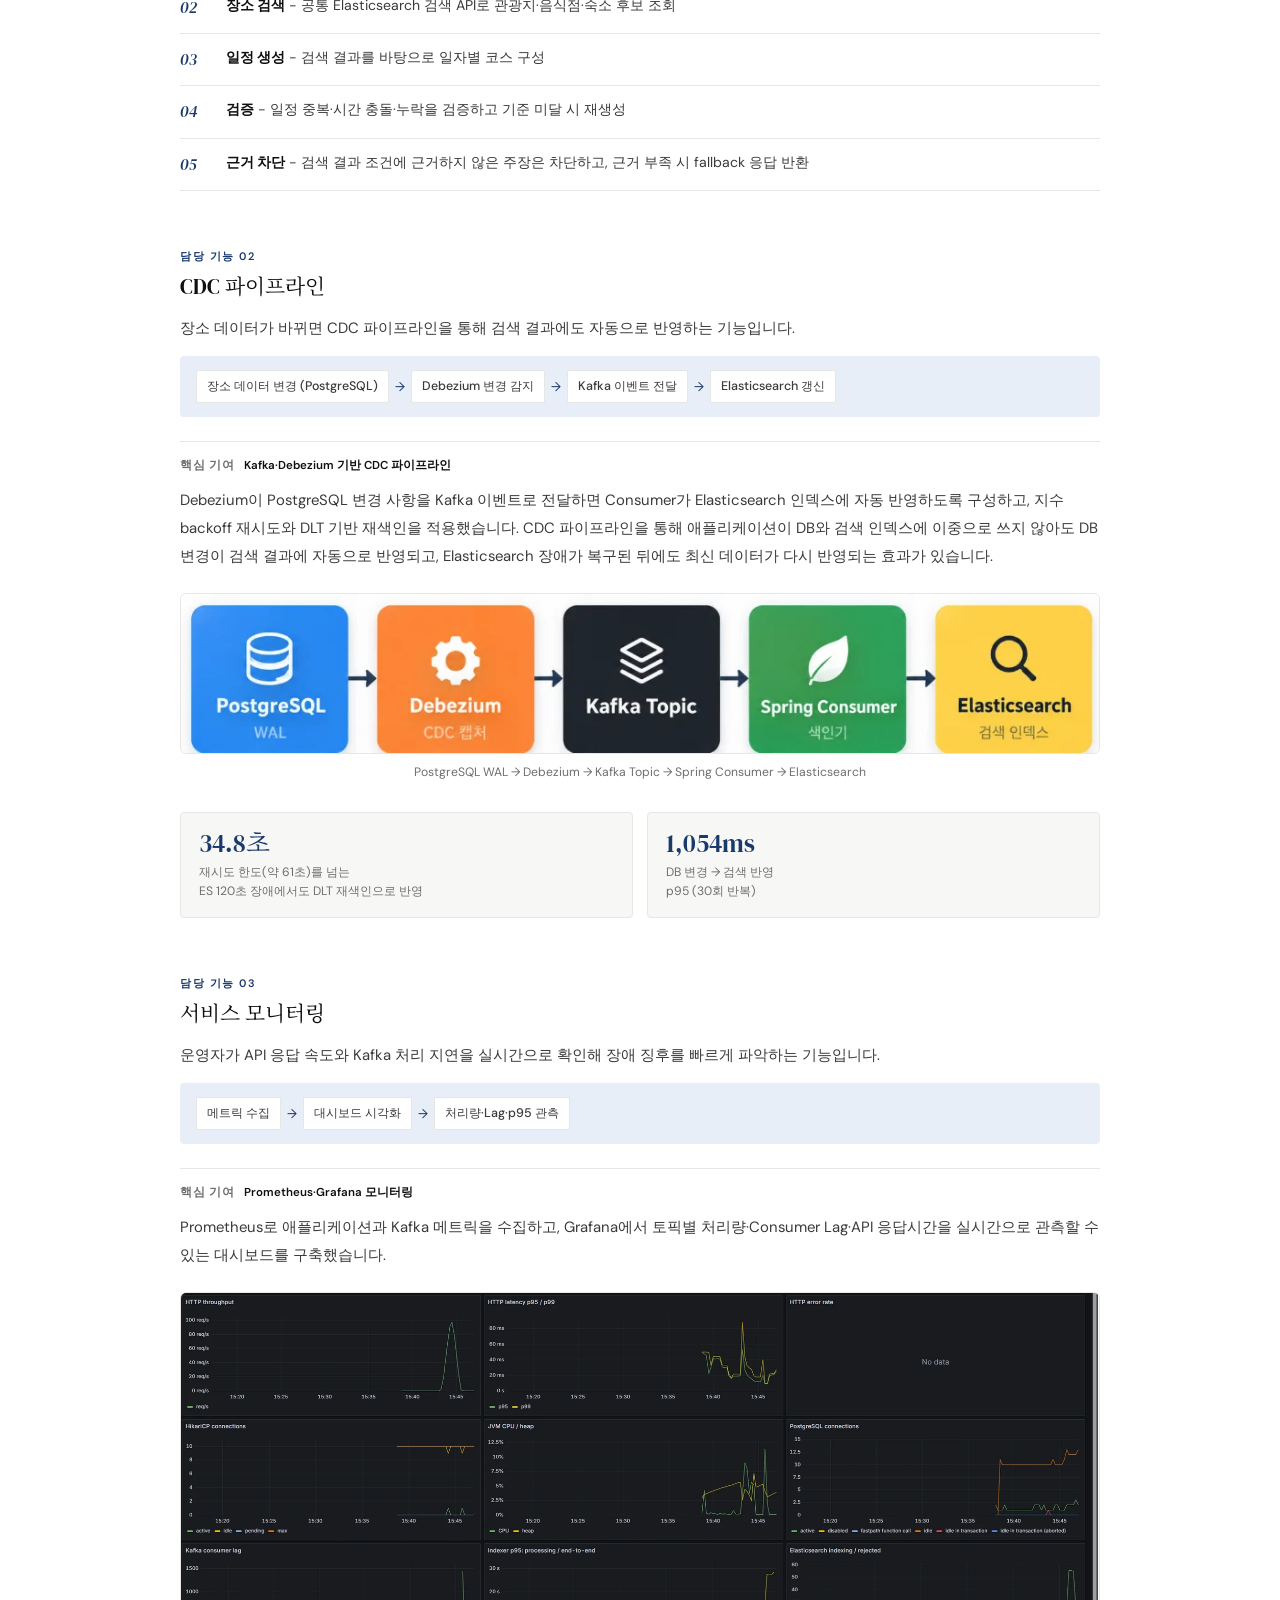
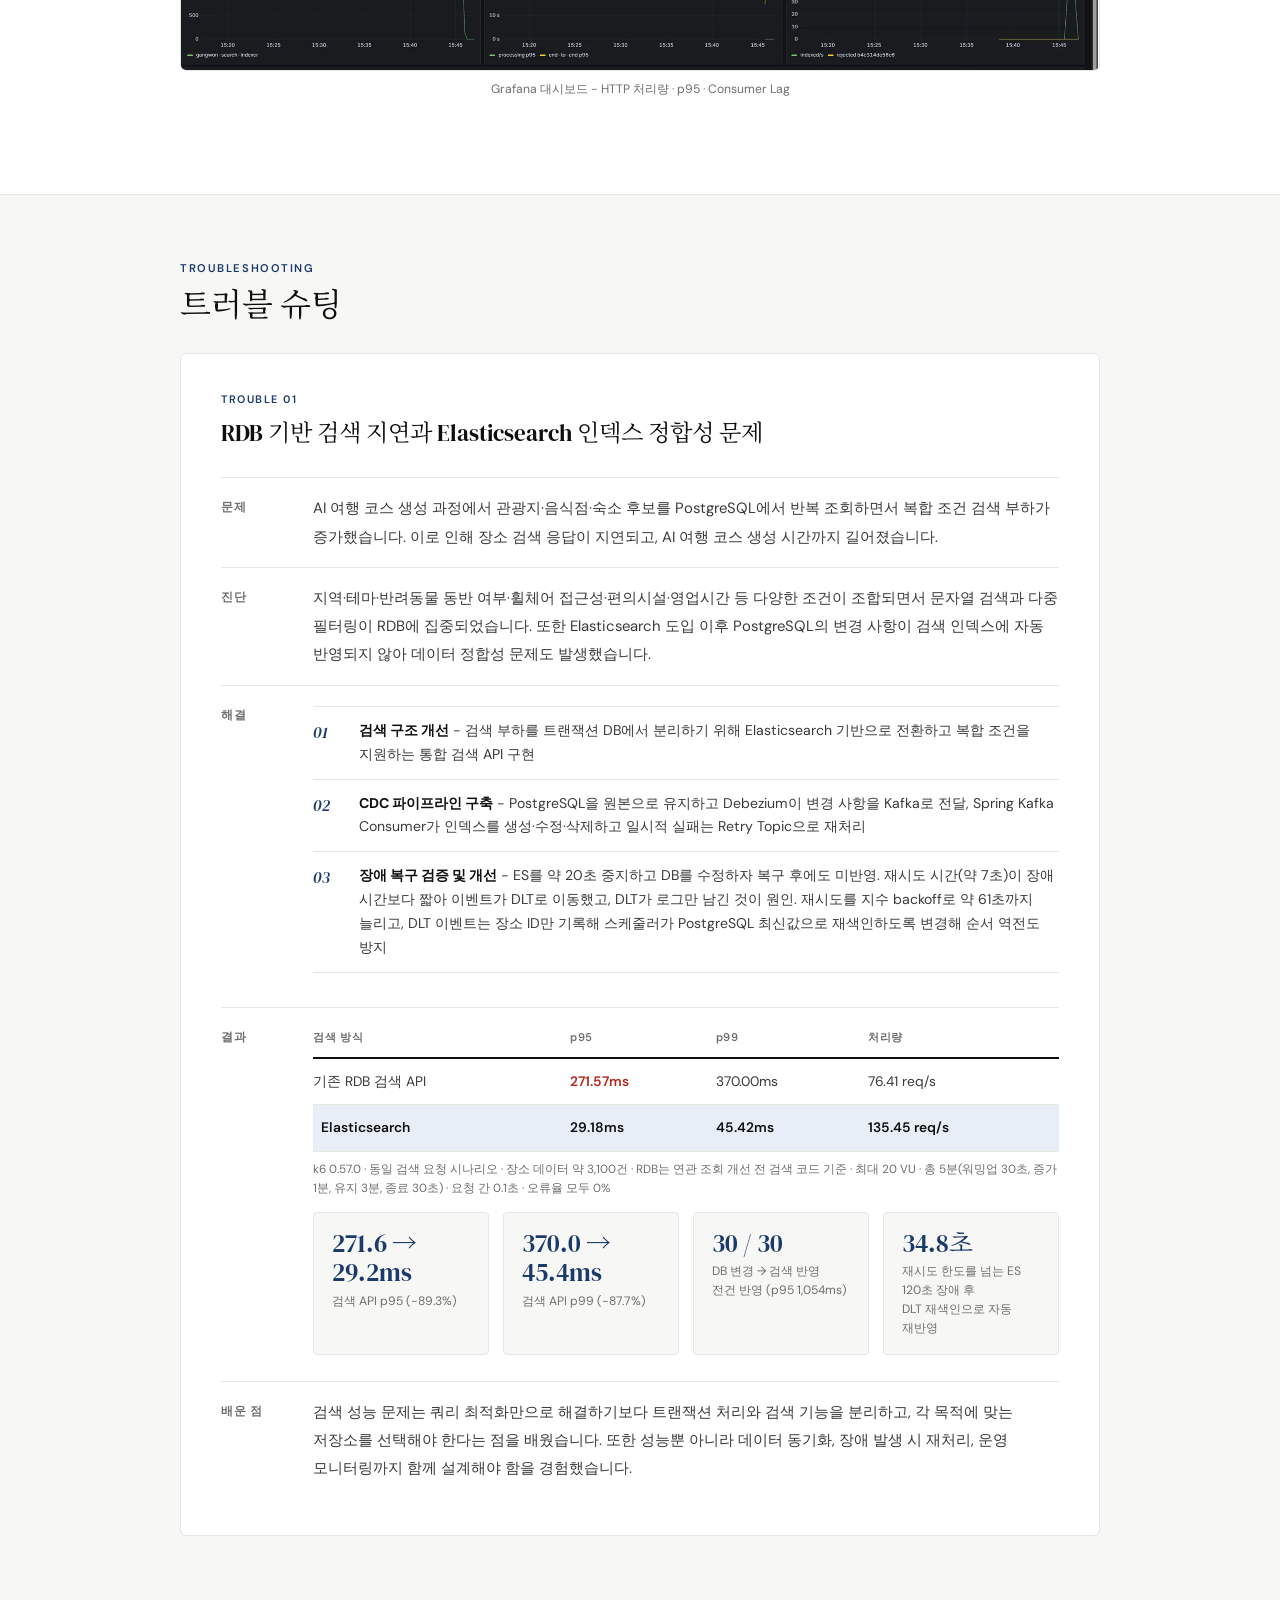
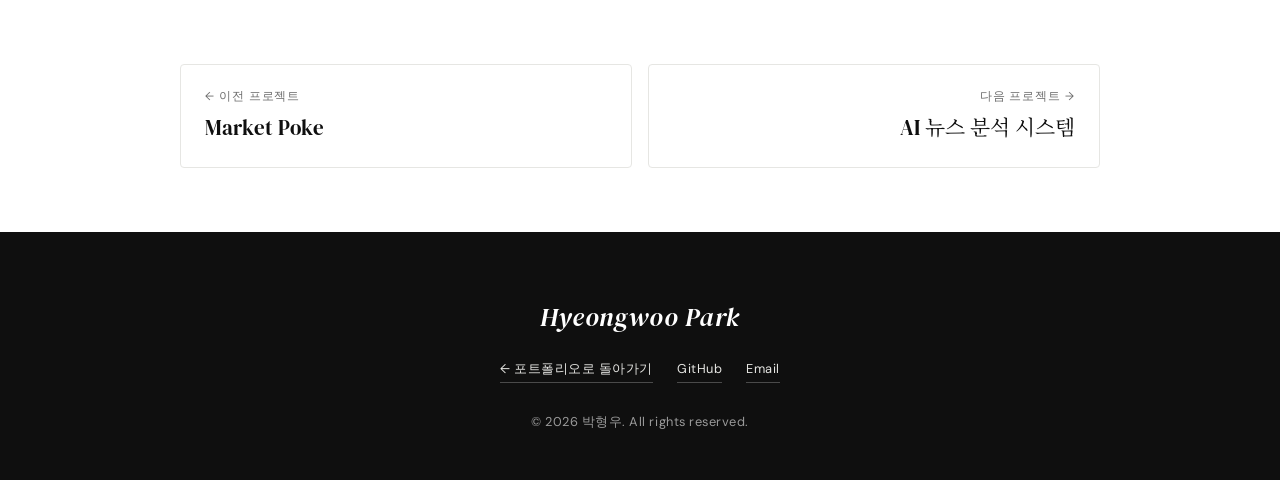
==== commit 9e69795c: "feat: update portfoilo" ====
--- a/gangwon.html
+++ b/gangwon.html
@@ -82,7 +82,6 @@
     <div class="contrib-label">핵심 기여<span>LangGraph 기반 여행 코스 생성·근거 검증</span></div>
     <p class="body-text">요청 분석부터 검증까지 이어지는 파이프라인을 Spring Boot - FastAPI로 연동하고, 관광지·음식점·숙소 Agent가 모두 공통 Elasticsearch 검색 API를 사용하도록 통합했습니다.</p>
     <div class="flow-steps"><div class="flow-step"><div class="flow-num">01</div><div class="flow-text"><strong>요청 분석</strong> - 사용자의 지역·기간·동행·선호 조건 파악</div></div><div class="flow-step"><div class="flow-num">02</div><div class="flow-text"><strong>장소 검색</strong> - 공통 Elasticsearch 검색 API로 관광지·음식점·숙소 후보 조회</div></div><div class="flow-step"><div class="flow-num">03</div><div class="flow-text"><strong>일정 생성</strong> - 검색 결과를 바탕으로 일자별 코스 구성</div></div><div class="flow-step"><div class="flow-num">04</div><div class="flow-text"><strong>검증</strong> - 일정 중복·시간 충돌·누락을 검증하고 기준 미달 시 재생성</div></div><div class="flow-step"><div class="flow-num">05</div><div class="flow-text"><strong>근거 차단</strong> - 검색 결과 조건에 근거하지 않은 주장은 차단하고, 근거 부족 시 fallback 응답 반환</div></div></div>
-    <div class="stat-row" style="grid-template-columns:repeat(auto-fit,minmax(170px,340px))"><div class="stat-box"><div class="stat-num">37 → 0건</div><div class="stat-label">일정에 없는 장소 ID를 인용한 Claim<br>근거 검증 단계에서 차단 · 고유 요청 310건</div></div></div>
     <div class="role-head">
       <div class="role-num">담당 기능 02</div>
       <h3 class="subhead">CDC 파이프라인</h3>
